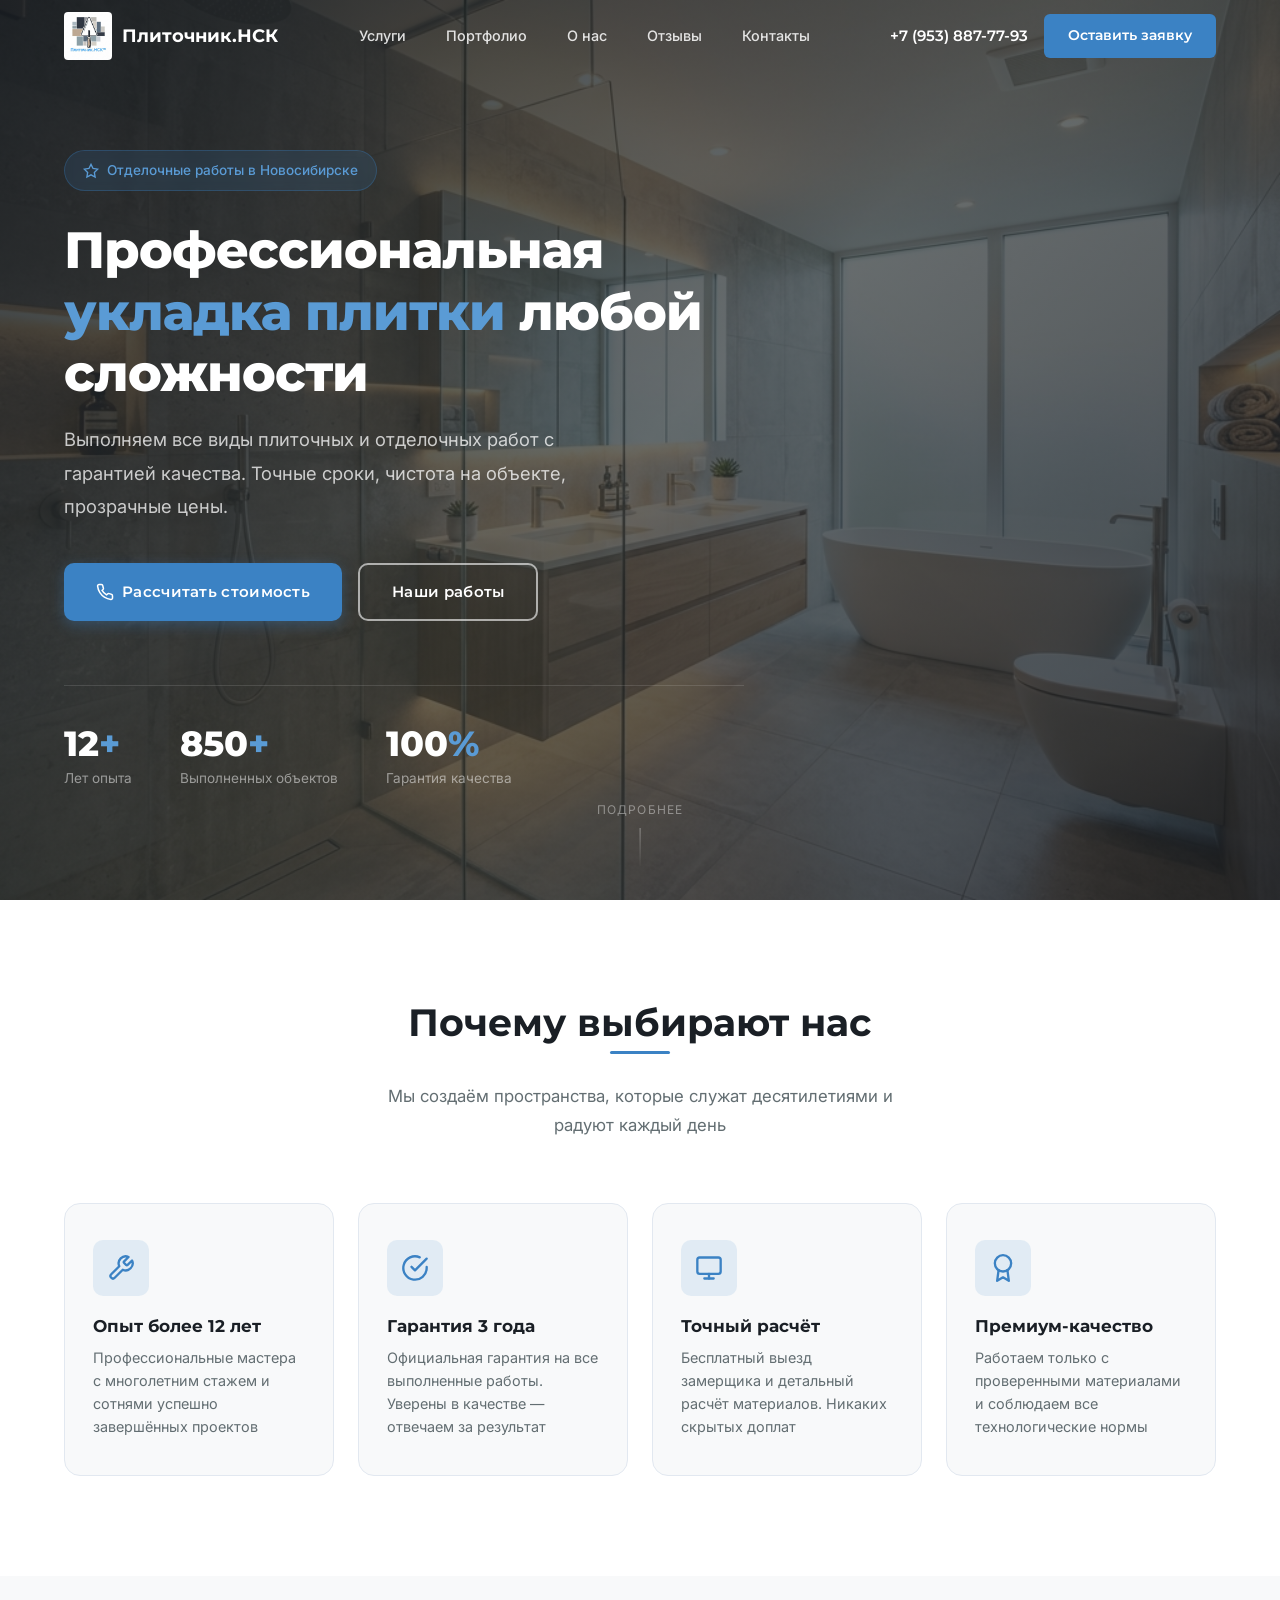
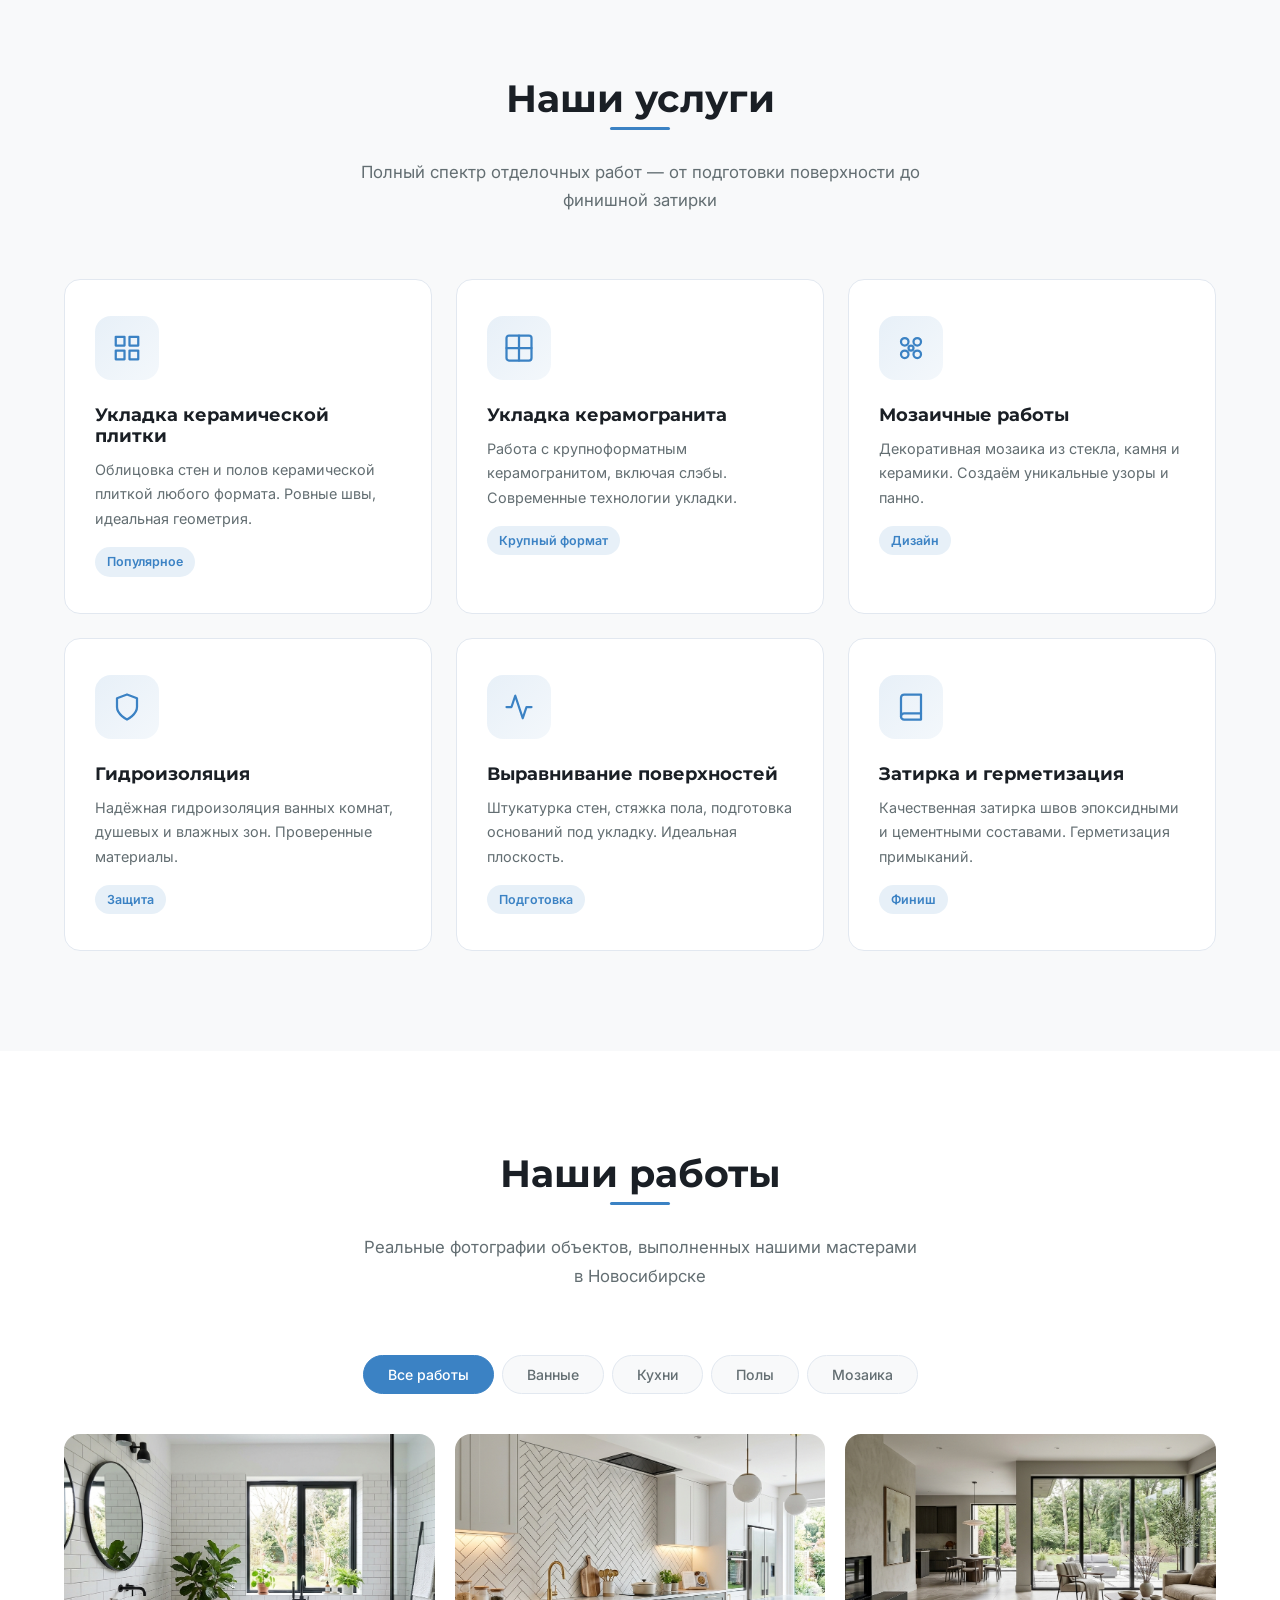
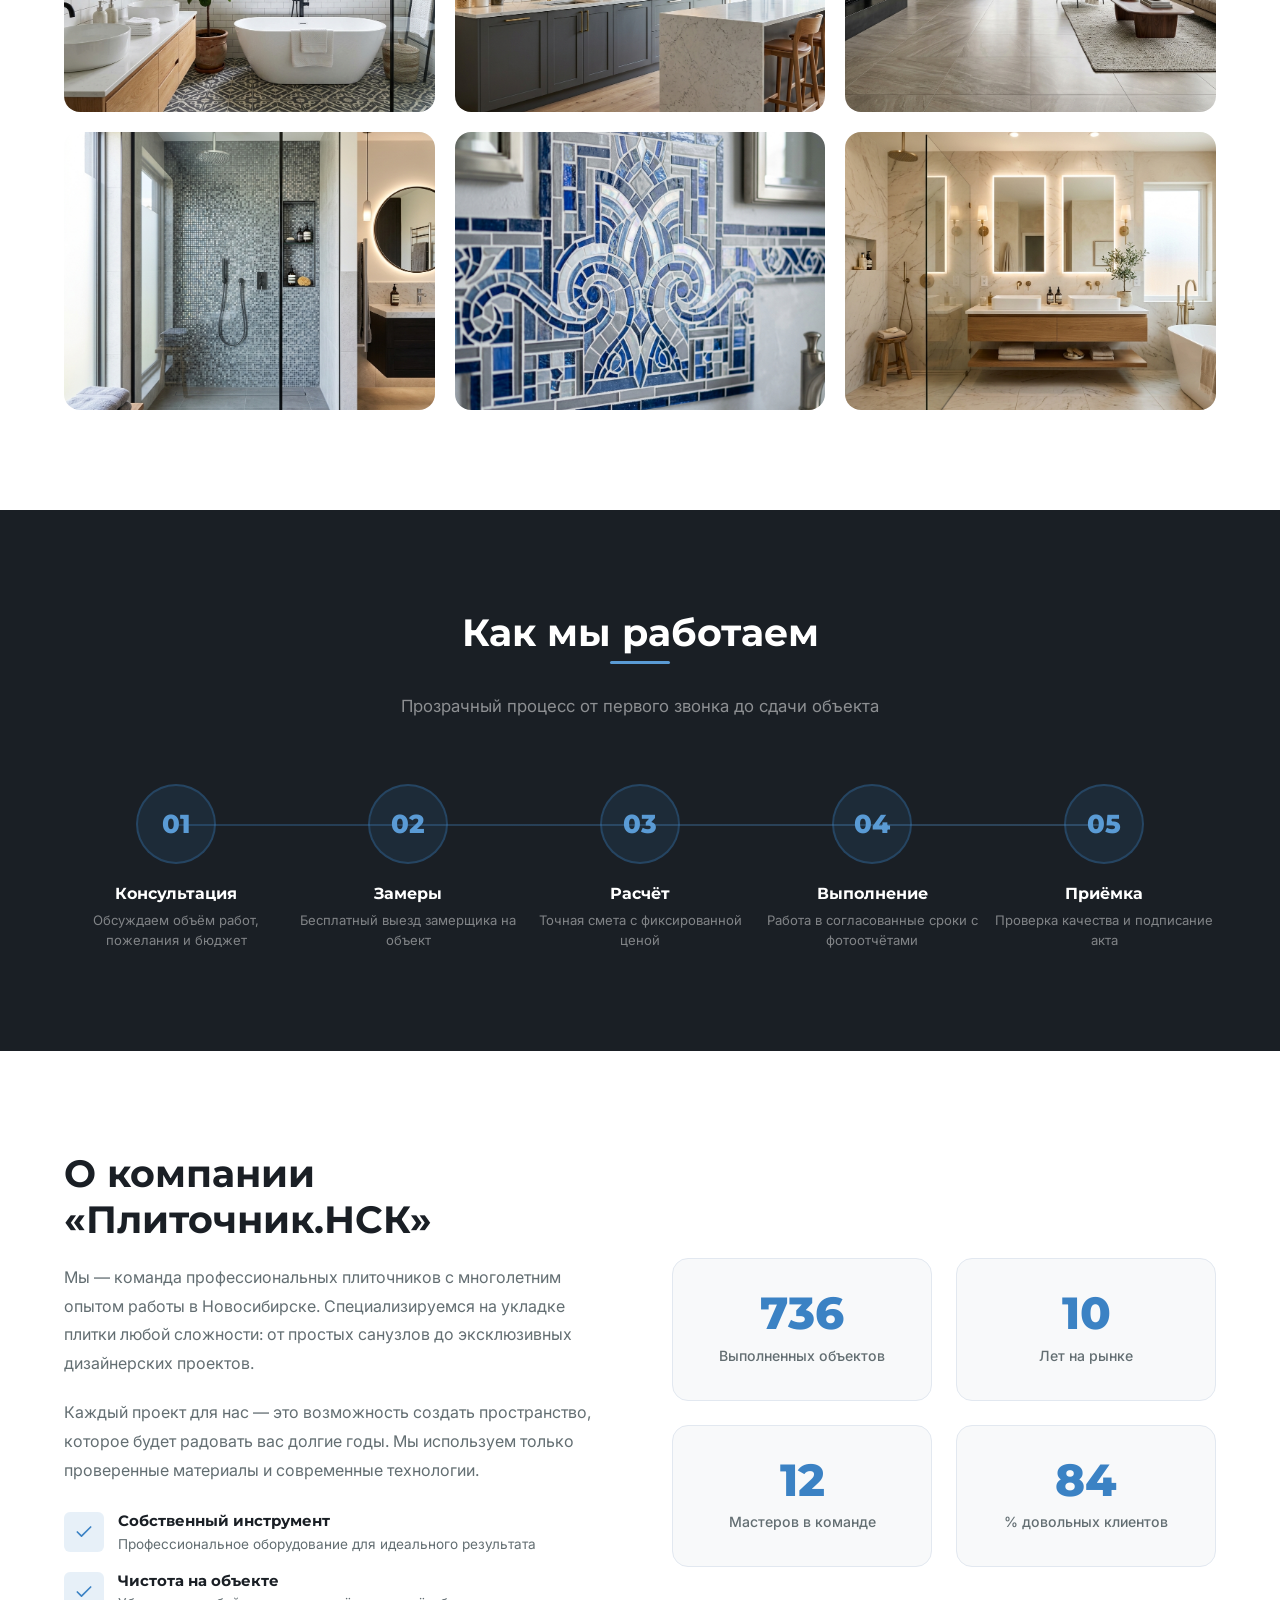
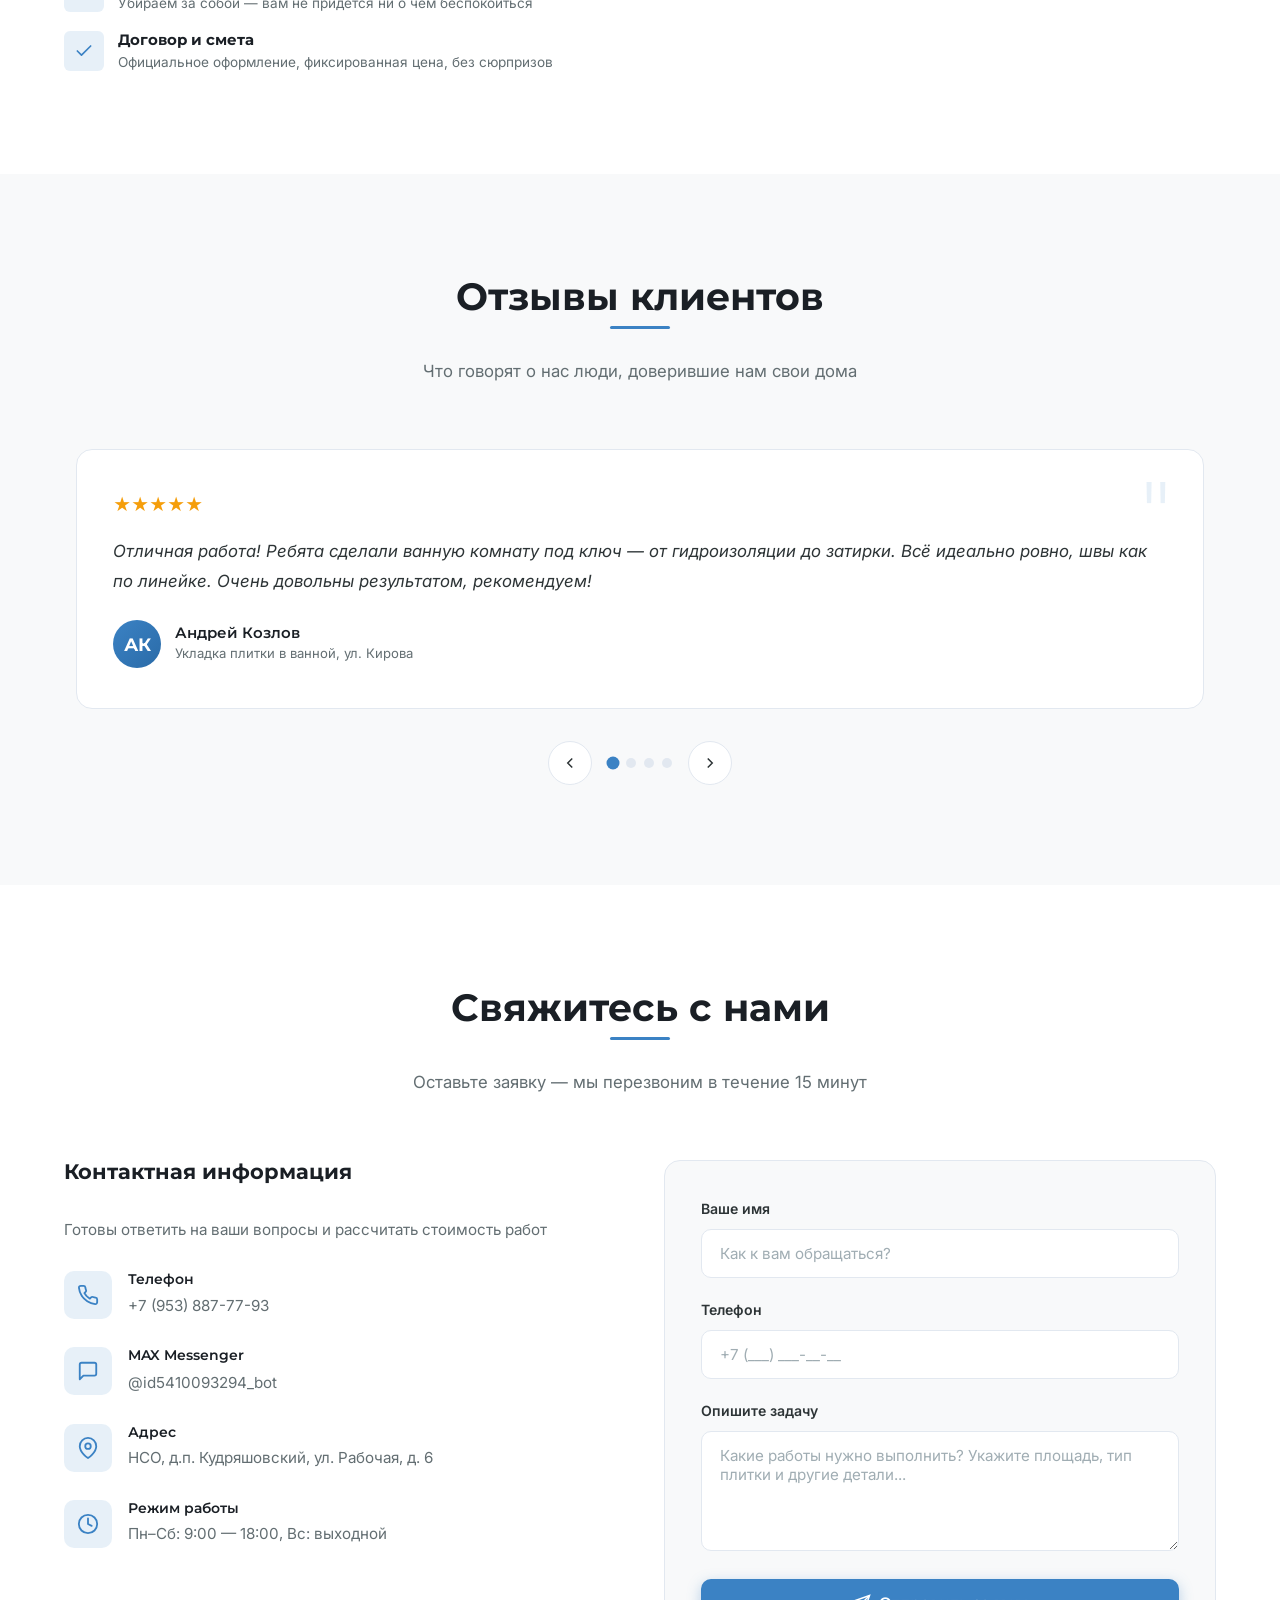
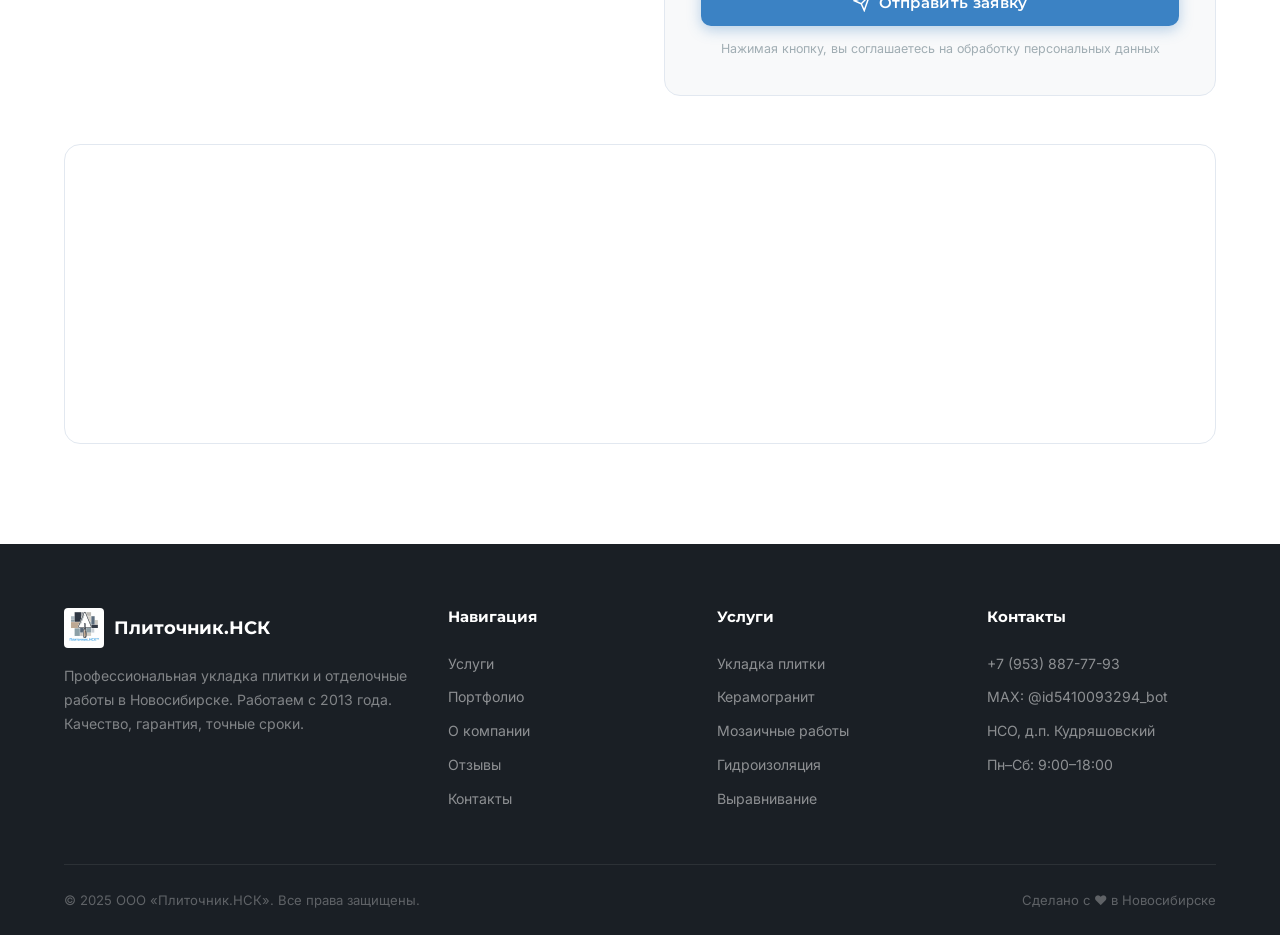
==== index.html @ 94b81405 "Remove Telegram and WhatsApp, add MAX Messenger bot link" ====
<!DOCTYPE html>
<html lang="ru">
<head>
  <meta charset="UTF-8">
  <meta name="viewport" content="width=device-width, initial-scale=1.0">
  <meta name="description" content="Плиточник.НСК — профессиональная укладка плитки и отделочные работы в Новосибирске. Качественные материалы, точные сроки, гарантия на все виды работ.">
  <meta name="keywords" content="укладка плитки, плиточник Новосибирск, отделочные работы, керамогранит, мозаика, ремонт ванной">
  <meta property="og:title" content="Плиточник.НСК — Профессиональная укладка плитки в Новосибирске">
  <meta property="og:description" content="Качественные отделочные работы в Новосибирске. Укладка плитки, керамогранита, мозаики. Опыт более 10 лет.">
  <meta property="og:type" content="website">
  <title>Плиточник.НСК — Профессиональная укладка плитки в Новосибирске</title>
  <link rel="stylesheet" href="style.css">
  <link rel="icon" type="image/x-icon" href="assets/logo.jpg">
</head>
<body>

  <!-- ===== HEADER ===== -->
  <header class="header" id="header">
    <div class="container">
      <a href="#hero" class="header-logo">
        <img src="assets/logo.jpg" alt="Логотип Плиточник.НСК">
        <span>Плиточник.НСК</span>
      </a>

      <nav class="nav" id="nav">
        <a href="#services">Услуги</a>
        <a href="#portfolio">Портфолио</a>
        <a href="#about">О нас</a>
        <a href="#reviews">Отзывы</a>
        <a href="#contact">Контакты</a>
      </nav>

      <div class="header-cta">
        <a href="tel:+79538877793" class="header-phone">+7 (953) 887-77-93</a>
        <a href="#contact" class="header-btn">Оставить заявку</a>
      </div>

      <div class="burger" id="burger">
        <span></span>
        <span></span>
        <span></span>
      </div>
    </div>
  </header>

  <div class="nav-overlay" id="navOverlay"></div>

  <!-- ===== HERO ===== -->
  <section class="hero" id="hero">
    <div class="hero-bg">
      <img src="assets/hero-bg.png" alt="Интерьер с плиткой" loading="eager">
    </div>

    <div class="container">
      <div class="hero-content">
        <div class="hero-badge">
          <svg width="16" height="16" viewBox="0 0 24 24" fill="none" stroke="currentColor" stroke-width="2"><path d="M12 2L15.09 8.26L22 9.27L17 14.14L18.18 21.02L12 17.77L5.82 21.02L7 14.14L2 9.27L8.91 8.26L12 2Z"/></svg>
          Отделочные работы в Новосибирске
        </div>

        <h1>Профессиональная <span>укладка плитки</span> любой сложности</h1>

        <p class="hero-text">Выполняем все виды плиточных и отделочных работ с гарантией качества. Точные сроки, чистота на объекте, прозрачные цены.</p>

        <div class="hero-buttons">
          <a href="https://max.ru/id5410093294_bot" target="_blank" class="btn btn-primary">
            <svg width="18" height="18" viewBox="0 0 24 24" fill="none" stroke="currentColor" stroke-width="2"><path d="M22 16.92v3a2 2 0 01-2.18 2 19.79 19.79 0 01-8.63-3.07 19.5 19.5 0 01-6-6A19.79 19.79 0 012.12 4.18 2 2 0 014.11 2h3a2 2 0 012 1.72c.127.96.361 1.903.7 2.81a2 2 0 01-.45 2.11L8.09 9.91a16 16 0 006 6l1.27-1.27a2 2 0 012.11-.45c.907.339 1.85.573 2.81.7A2 2 0 0122 16.92z"/></svg>
            Рассчитать стоимость
          </a>
          <a href="#portfolio" class="btn btn-outline">Наши работы</a>
        </div>

        <div class="hero-stats">
          <div class="hero-stat">
            <div class="hero-stat-number" data-target="12">0<span>+</span></div>
            <div class="hero-stat-label">Лет опыта</div>
          </div>
          <div class="hero-stat">
            <div class="hero-stat-number" data-target="850">0<span>+</span></div>
            <div class="hero-stat-label">Выполненных объектов</div>
          </div>
          <div class="hero-stat">
            <div class="hero-stat-number" data-target="100">0<span>%</span></div>
            <div class="hero-stat-label">Гарантия качества</div>
          </div>
        </div>
      </div>
    </div>

    <div class="hero-scroll">
      <span>Подробнее</span>
      <div class="hero-scroll-line"></div>
    </div>
  </section>

  <!-- ===== ADVANTAGES ===== -->
  <section class="section advantages" id="advantages">
    <div class="container">
      <div class="section-header reveal">
        <h2>Почему выбирают нас</h2>
        <p>Мы создаём пространства, которые служат десятилетиями и радуют каждый день</p>
      </div>

      <div class="advantages-grid">
        <div class="advantage-card reveal reveal-delay-1">
          <div class="advantage-icon">
            <svg width="28" height="28" viewBox="0 0 24 24" fill="none" stroke="currentColor" stroke-width="2" stroke-linecap="round" stroke-linejoin="round"><path d="M14.7 6.3a1 1 0 000 1.4l1.6 1.6a1 1 0 001.4 0l3.77-3.77a6 6 0 01-7.94 7.94l-6.91 6.91a2.12 2.12 0 01-3-3l6.91-6.91a6 6 0 017.94-7.94l-3.76 3.76z"/></svg>
          </div>
          <h3>Опыт более 12 лет</h3>
          <p>Профессиональные мастера с многолетним стажем и сотнями успешно завершённых проектов</p>
        </div>

        <div class="advantage-card reveal reveal-delay-2">
          <div class="advantage-icon">
            <svg width="28" height="28" viewBox="0 0 24 24" fill="none" stroke="currentColor" stroke-width="2" stroke-linecap="round" stroke-linejoin="round"><path d="M22 11.08V12a10 10 0 11-5.93-9.14"/><polyline points="22 4 12 14.01 9 11.01"/></svg>
          </div>
          <h3>Гарантия 3 года</h3>
          <p>Официальная гарантия на все выполненные работы. Уверены в качестве — отвечаем за результат</p>
        </div>

        <div class="advantage-card reveal reveal-delay-3">
          <div class="advantage-icon">
            <svg width="28" height="28" viewBox="0 0 24 24" fill="none" stroke="currentColor" stroke-width="2" stroke-linecap="round" stroke-linejoin="round"><rect x="2" y="3" width="20" height="14" rx="2" ry="2"/><line x1="8" y1="21" x2="16" y2="21"/><line x1="12" y1="17" x2="12" y2="21"/></svg>
          </div>
          <h3>Точный расчёт</h3>
          <p>Бесплатный выезд замерщика и детальный расчёт материалов. Никаких скрытых доплат</p>
        </div>

        <div class="advantage-card reveal reveal-delay-4">
          <div class="advantage-icon">
            <svg width="28" height="28" viewBox="0 0 24 24" fill="none" stroke="currentColor" stroke-width="2" stroke-linecap="round" stroke-linejoin="round"><circle cx="12" cy="8" r="7"/><polyline points="8.21 13.89 7 23 12 20 17 23 15.79 13.88"/></svg>
          </div>
          <h3>Премиум-качество</h3>
          <p>Работаем только с проверенными материалами и соблюдаем все технологические нормы</p>
        </div>
      </div>
    </div>
  </section>

  <!-- ===== SERVICES ===== -->
  <section class="section services" id="services">
    <div class="container">
      <div class="section-header reveal">
        <h2>Наши услуги</h2>
        <p>Полный спектр отделочных работ — от подготовки поверхности до финишной затирки</p>
      </div>

      <div class="services-grid">
        <div class="service-card reveal reveal-delay-1">
          <div class="service-icon">
            <svg viewBox="0 0 24 24"><rect x="3" y="3" width="7" height="7"/><rect x="14" y="3" width="7" height="7"/><rect x="3" y="14" width="7" height="7"/><rect x="14" y="14" width="7" height="7"/></svg>
          </div>
          <h3>Укладка керамической плитки</h3>
          <p>Облицовка стен и полов керамической плиткой любого формата. Ровные швы, идеальная геометрия.</p>
          <span class="service-tag">Популярное</span>
        </div>

        <div class="service-card reveal reveal-delay-2">
          <div class="service-icon">
            <svg viewBox="0 0 24 24"><rect x="2" y="2" width="20" height="20" rx="2"/><line x1="2" y1="12" x2="22" y2="12"/><line x1="12" y1="2" x2="12" y2="22"/></svg>
          </div>
          <h3>Укладка керамогранита</h3>
          <p>Работа с крупноформатным керамогранитом, включая слэбы. Современные технологии укладки.</p>
          <span class="service-tag">Крупный формат</span>
        </div>

        <div class="service-card reveal reveal-delay-3">
          <div class="service-icon">
            <svg viewBox="0 0 24 24"><circle cx="7" cy="7" r="3"/><circle cx="17" cy="7" r="3"/><circle cx="7" cy="17" r="3"/><circle cx="17" cy="17" r="3"/><circle cx="12" cy="12" r="2"/></svg>
          </div>
          <h3>Мозаичные работы</h3>
          <p>Декоративная мозаика из стекла, камня и керамики. Создаём уникальные узоры и панно.</p>
          <span class="service-tag">Дизайн</span>
        </div>

        <div class="service-card reveal reveal-delay-1">
          <div class="service-icon">
            <svg viewBox="0 0 24 24"><path d="M12 22s8-4 8-10V5l-8-3-8 3v7c0 6 8 10 8 10z"/></svg>
          </div>
          <h3>Гидроизоляция</h3>
          <p>Надёжная гидроизоляция ванных комнат, душевых и влажных зон. Проверенные материалы.</p>
          <span class="service-tag">Защита</span>
        </div>

        <div class="service-card reveal reveal-delay-2">
          <div class="service-icon">
            <svg viewBox="0 0 24 24"><polyline points="22 12 18 12 15 21 9 3 6 12 2 12"/></svg>
          </div>
          <h3>Выравнивание поверхностей</h3>
          <p>Штукатурка стен, стяжка пола, подготовка оснований под укладку. Идеальная плоскость.</p>
          <span class="service-tag">Подготовка</span>
        </div>

        <div class="service-card reveal reveal-delay-3">
          <div class="service-icon">
            <svg viewBox="0 0 24 24"><path d="M4 19.5A2.5 2.5 0 016.5 17H20"/><path d="M6.5 2H20v20H6.5A2.5 2.5 0 014 19.5v-15A2.5 2.5 0 016.5 2z"/></svg>
          </div>
          <h3>Затирка и герметизация</h3>
          <p>Качественная затирка швов эпоксидными и цементными составами. Герметизация примыканий.</p>
          <span class="service-tag">Финиш</span>
        </div>
      </div>
    </div>
  </section>

  <!-- ===== PORTFOLIO ===== -->
  <section class="section portfolio" id="portfolio">
    <div class="container">
      <div class="section-header reveal">
        <h2>Наши работы</h2>
        <p>Реальные фотографии объектов, выполненных нашими мастерами в Новосибирске</p>
      </div>

      <div class="portfolio-filters reveal">
        <button class="filter-btn active" data-filter="all">Все работы</button>
        <button class="filter-btn" data-filter="bathroom">Ванные</button>
        <button class="filter-btn" data-filter="kitchen">Кухни</button>
        <button class="filter-btn" data-filter="floor">Полы</button>
        <button class="filter-btn" data-filter="mosaic">Мозаика</button>
      </div>

      <div class="portfolio-grid">
        <div class="portfolio-item reveal reveal-delay-1" data-category="bathroom" id="portfolio-item-1">
          <img src="assets/portfolio-1.png" alt="Ванная комната с плиткой" loading="lazy">
          <div class="portfolio-overlay">
            <h3>Ванная комната</h3>
            <p>Укладка subway-плитки, геометрический пол</p>
          </div>
        </div>

        <div class="portfolio-item reveal reveal-delay-2" data-category="kitchen" id="portfolio-item-2">
          <img src="assets/portfolio-2.png" alt="Кухонный фартук" loading="lazy">
          <div class="portfolio-overlay">
            <h3>Кухонный фартук</h3>
            <p>Керамическая плитка, раскладка «ёлочка»</p>
          </div>
        </div>

        <div class="portfolio-item reveal reveal-delay-3" data-category="floor" id="portfolio-item-3">
          <img src="assets/portfolio-3.png" alt="Напольное покрытие" loading="lazy">
          <div class="portfolio-overlay">
            <h3>Напольный керамогранит</h3>
            <p>Крупноформатные плиты, бесшовная укладка</p>
          </div>
        </div>

        <div class="portfolio-item reveal reveal-delay-1" data-category="bathroom" id="portfolio-item-4">
          <img src="assets/portfolio-4.png" alt="Душевая зона" loading="lazy">
          <div class="portfolio-overlay">
            <h3>Душевая зона</h3>
            <p>Мозаика и крупноформат, гидроизоляция</p>
          </div>
        </div>

        <div class="portfolio-item reveal reveal-delay-2" data-category="mosaic" id="portfolio-item-5">
          <img src="assets/portfolio-5.png" alt="Мозаичное панно" loading="lazy">
          <div class="portfolio-overlay">
            <h3>Декоративная мозаика</h3>
            <p>Стеклянная мозаика, авторский дизайн</p>
          </div>
        </div>

        <div class="portfolio-item reveal reveal-delay-3" data-category="bathroom" id="portfolio-item-6">
          <img src="assets/portfolio-6.png" alt="Современная ванная" loading="lazy">
          <div class="portfolio-overlay">
            <h3>Современная ванная</h3>
            <p>Керамогранит под мрамор, двойной умывальник</p>
          </div>
        </div>
      </div>
    </div>
  </section>

  <!-- Lightbox -->
  <div class="lightbox" id="lightbox">
    <button class="lightbox-close" id="lightboxClose">&times;</button>
    <img src="" alt="Увеличенное фото" id="lightboxImg">
  </div>

  <!-- ===== PROCESS ===== -->
  <section class="section process" id="process">
    <div class="container">
      <div class="section-header reveal">
        <h2>Как мы работаем</h2>
        <p>Прозрачный процесс от первого звонка до сдачи объекта</p>
      </div>

      <div class="process-steps">
        <div class="process-step reveal reveal-delay-1">
          <div class="process-step-number">01</div>
          <h3>Консультация</h3>
          <p>Обсуждаем объём работ, пожелания и бюджет</p>
        </div>

        <div class="process-step reveal reveal-delay-2">
          <div class="process-step-number">02</div>
          <h3>Замеры</h3>
          <p>Бесплатный выезд замерщика на объект</p>
        </div>

        <div class="process-step reveal reveal-delay-3">
          <div class="process-step-number">03</div>
          <h3>Расчёт</h3>
          <p>Точная смета с фиксированной ценой</p>
        </div>

        <div class="process-step reveal reveal-delay-4">
          <div class="process-step-number">04</div>
          <h3>Выполнение</h3>
          <p>Работа в согласованные сроки с фотоотчётами</p>
        </div>

        <div class="process-step reveal reveal-delay-5">
          <div class="process-step-number">05</div>
          <h3>Приёмка</h3>
          <p>Проверка качества и подписание акта</p>
        </div>
      </div>
    </div>
  </section>

  <!-- ===== ABOUT ===== -->
  <section class="section about" id="about">
    <div class="container">
      <div class="about-wrapper">
        <div class="about-content reveal">
          <h2>О компании «Плиточник.НСК»</h2>
          <p>Мы — команда профессиональных плиточников с многолетним опытом работы в Новосибирске. Специализируемся на укладке плитки любой сложности: от простых санузлов до эксклюзивных дизайнерских проектов.</p>
          <p>Каждый проект для нас — это возможность создать пространство, которое будет радовать вас долгие годы. Мы используем только проверенные материалы и современные технологии.</p>

          <div class="about-features">
            <div class="about-feature">
              <div class="about-feature-icon">
                <svg width="20" height="20" viewBox="0 0 24 24" fill="none" stroke="currentColor" stroke-width="2" stroke-linecap="round" stroke-linejoin="round"><polyline points="20 6 9 17 4 12"/></svg>
              </div>
              <div>
                <h4>Собственный инструмент</h4>
                <p>Профессиональное оборудование для идеального результата</p>
              </div>
            </div>
            <div class="about-feature">
              <div class="about-feature-icon">
                <svg width="20" height="20" viewBox="0 0 24 24" fill="none" stroke="currentColor" stroke-width="2" stroke-linecap="round" stroke-linejoin="round"><polyline points="20 6 9 17 4 12"/></svg>
              </div>
              <div>
                <h4>Чистота на объекте</h4>
                <p>Убираем за собой — вам не придётся ни о чём беспокоиться</p>
              </div>
            </div>
            <div class="about-feature">
              <div class="about-feature-icon">
                <svg width="20" height="20" viewBox="0 0 24 24" fill="none" stroke="currentColor" stroke-width="2" stroke-linecap="round" stroke-linejoin="round"><polyline points="20 6 9 17 4 12"/></svg>
              </div>
              <div>
                <h4>Договор и смета</h4>
                <p>Официальное оформление, фиксированная цена, без сюрпризов</p>
              </div>
            </div>
          </div>
        </div>

        <div class="about-stats reveal reveal-delay-2">
          <div class="about-stat">
            <div class="about-stat-number" data-target="850">0</div>
            <div class="about-stat-label">Выполненных объектов</div>
          </div>
          <div class="about-stat">
            <div class="about-stat-number" data-target="12">0</div>
            <div class="about-stat-label">Лет на рынке</div>
          </div>
          <div class="about-stat">
            <div class="about-stat-number" data-target="15">0</div>
            <div class="about-stat-label">Мастеров в команде</div>
          </div>
          <div class="about-stat">
            <div class="about-stat-number" data-target="98">0</div>
            <div class="about-stat-label">% довольных клиентов</div>
          </div>
        </div>
      </div>
    </div>
  </section>

  <!-- ===== REVIEWS ===== -->
  <section class="section reviews" id="reviews">
    <div class="container">
      <div class="section-header reveal">
        <h2>Отзывы клиентов</h2>
        <p>Что говорят о нас люди, доверившие нам свои дома</p>
      </div>

      <div class="reviews-slider reveal" id="reviewsSlider">
        <div class="reviews-track" id="reviewsTrack">
          <div class="review-card">
            <div class="review-card-inner">
              <div class="review-stars">★★★★★</div>
              <p class="review-text">Отличная работа! Ребята сделали ванную комнату под ключ — от гидроизоляции до затирки. Всё идеально ровно, швы как по линейке. Очень довольны результатом, рекомендуем!</p>
              <div class="review-author">
                <div class="review-avatar">АК</div>
                <div class="review-author-info">
                  <h4>Андрей Козлов</h4>
                  <p>Укладка плитки в ванной, ул. Кирова</p>
                </div>
              </div>
            </div>
          </div>

          <div class="review-card">
            <div class="review-card-inner">
              <div class="review-stars">★★★★★</div>
              <p class="review-text">Заказывали укладку керамогранита на пол во всей квартире — 85 кв.м. Мастера работали аккуратно, уложились в сроки. Качество на высоте, стыки идеальные. Спасибо большое!</p>
              <div class="review-author">
                <div class="review-avatar">ЕС</div>
                <div class="review-author-info">
                  <h4>Елена Смирнова</h4>
                  <p>Керамогранит на пол, ЖК «Панорама»</p>
                </div>
              </div>
            </div>
          </div>

          <div class="review-card">
            <div class="review-card-inner">
              <div class="review-stars">★★★★★</div>
              <p class="review-text">Делали кухонный фартук из мелкой мозаики. Сложная работа, но результат превзошёл ожидания. Мастер подобрал рисунок, всё получилось как на картинке дизайнера. Цена адекватная.</p>
              <div class="review-author">
                <div class="review-avatar">МВ</div>
                <div class="review-author-info">
                  <h4>Марина Волкова</h4>
                  <p>Мозаичный фартук, ул. Ленина</p>
                </div>
              </div>
            </div>
          </div>

          <div class="review-card">
            <div class="review-card-inner">
              <div class="review-stars">★★★★★</div>
              <p class="review-text">Обратились для отделки двух санузлов в новостройке. Всё сделали быстро и качественно. Особенно понравилось, что замерщик приехал бесплатно и сразу составил подробную смету.</p>
              <div class="review-author">
                <div class="review-avatar">ДП</div>
                <div class="review-author-info">
                  <h4>Дмитрий Петров</h4>
                  <p>Два санузла, ЖК «Флотилия»</p>
                </div>
              </div>
            </div>
          </div>
        </div>

        <div class="reviews-controls">
          <button class="review-btn" id="reviewPrev">
            <svg width="18" height="18" viewBox="0 0 24 24" fill="none" stroke="currentColor" stroke-width="2"><polyline points="15 18 9 12 15 6"/></svg>
          </button>
          <div class="reviews-dots" id="reviewsDots">
            <div class="reviews-dot active" data-index="0"></div>
            <div class="reviews-dot" data-index="1"></div>
            <div class="reviews-dot" data-index="2"></div>
            <div class="reviews-dot" data-index="3"></div>
          </div>
          <button class="review-btn" id="reviewNext">
            <svg width="18" height="18" viewBox="0 0 24 24" fill="none" stroke="currentColor" stroke-width="2"><polyline points="9 18 15 12 9 6"/></svg>
          </button>
        </div>
      </div>
    </div>
  </section>

  <!-- ===== CONTACT ===== -->
  <section class="section contact" id="contact">
    <div class="container">
      <div class="section-header reveal">
        <h2>Свяжитесь с нами</h2>
        <p>Оставьте заявку — мы перезвоним в течение 15 минут</p>
      </div>

      <div class="contact-wrapper">
        <div class="contact-info reveal">
          <h3>Контактная информация</h3>
          <p>Готовы ответить на ваши вопросы и рассчитать стоимость работ</p>

          <div class="contact-item">
            <div class="contact-item-icon">
              <svg width="22" height="22" viewBox="0 0 24 24" fill="none" stroke="currentColor" stroke-width="2" stroke-linecap="round" stroke-linejoin="round"><path d="M22 16.92v3a2 2 0 01-2.18 2 19.79 19.79 0 01-8.63-3.07 19.5 19.5 0 01-6-6A19.79 19.79 0 012.12 4.18 2 2 0 014.11 2h3a2 2 0 012 1.72c.127.96.361 1.903.7 2.81a2 2 0 01-.45 2.11L8.09 9.91a16 16 0 006 6l1.27-1.27a2 2 0 012.11-.45c.907.339 1.85.573 2.81.7A2 2 0 0122 16.92z"/></svg>
            </div>
            <div class="contact-item-text">
              <h4>Телефон</h4>
              <a href="tel:+79538877793">+7 (953) 887-77-93</a>
            </div>
          </div>

          <div class="contact-item">
            <div class="contact-item-icon">
              <svg width="22" height="22" viewBox="0 0 24 24" fill="none" stroke="currentColor" stroke-width="2" stroke-linecap="round" stroke-linejoin="round"><path d="M21 15a2 2 0 0 1-2 2H7l-4 4V5a2 2 0 0 1 2-2h14a2 2 0 0 1 2 2z"/></svg>
            </div>
            <div class="contact-item-text">
              <h4>MAX Messenger</h4>
              <a href="https://max.ru/id5410093294_bot" target="_blank">@id5410093294_bot</a>
            </div>
          </div>

          <div class="contact-item">
            <div class="contact-item-icon">
              <svg width="22" height="22" viewBox="0 0 24 24" fill="none" stroke="currentColor" stroke-width="2" stroke-linecap="round" stroke-linejoin="round"><path d="M21 10c0 7-9 13-9 13s-9-6-9-13a9 9 0 0118 0z"/><circle cx="12" cy="10" r="3"/></svg>
            </div>
            <div class="contact-item-text">
              <h4>Адрес</h4>
              <p>НСО, д.п. Кудряшовский, ул. Рабочая, д. 6</p>
            </div>
          </div>

          <div class="contact-item">
            <div class="contact-item-icon">
              <svg width="22" height="22" viewBox="0 0 24 24" fill="none" stroke="currentColor" stroke-width="2" stroke-linecap="round" stroke-linejoin="round"><circle cx="12" cy="12" r="10"/><polyline points="12 6 12 12 16 14"/></svg>
            </div>
            <div class="contact-item-text">
              <h4>Режим работы</h4>
              <p>Пн–Сб: 9:00 — 18:00, Вс: выходной</p>
            </div>
          </div>
        </div>

        <div class="contact-form reveal reveal-delay-2">
          <form id="contactForm">
            <div class="form-group">
              <label for="name">Ваше имя</label>
              <input type="text" id="name" name="name" placeholder="Как к вам обращаться?" required>
            </div>
            <div class="form-group">
              <label for="phone">Телефон</label>
              <input type="tel" id="phone" name="phone" placeholder="+7 (___) ___-__-__" required>
            </div>
            <div class="form-group">
              <label for="message">Опишите задачу</label>
              <textarea id="message" name="message" placeholder="Какие работы нужно выполнить? Укажите площадь, тип плитки и другие детали..."></textarea>
            </div>
            <button type="submit" class="btn btn-primary">
              <svg width="18" height="18" viewBox="0 0 24 24" fill="none" stroke="currentColor" stroke-width="2"><line x1="22" y1="2" x2="11" y2="13"/><polygon points="22 2 15 22 11 13 2 9 22 2"/></svg>
              Отправить заявку
            </button>
            <p class="form-note">Нажимая кнопку, вы соглашаетесь на обработку персональных данных</p>
          </form>
        </div>
      </div>

      <div class="contact-map reveal">
        <iframe src="https://yandex.ru/map-widget/v1/?um=constructor%3A8e84c2e8f0e8c8a8b8e8f0e8c8a8b8e8&amp;source=constructor&amp;ll=82.920430%2C55.030199&amp;z=15&amp;pt=82.920430%2C55.030199%2Cpm2blm" width="100%" height="300" frameborder="0" title="Карта — расположение офиса Плиточник.НСК"></iframe>
      </div>
    </div>
  </section>

  <!-- ===== FOOTER ===== -->
  <footer class="footer" id="footer">
    <div class="container">
      <div class="footer-grid">
        <div class="footer-brand">
          <div class="footer-brand-header">
            <img src="assets/logo.jpg" alt="Логотип">
            <span>Плиточник.НСК</span>
          </div>
          <p>Профессиональная укладка плитки и отделочные работы в Новосибирске. Работаем с 2013 года. Качество, гарантия, точные сроки.</p>
        </div>

        <div class="footer-col">
          <h4>Навигация</h4>
          <a href="#services">Услуги</a>
          <a href="#portfolio">Портфолио</a>
          <a href="#about">О компании</a>
          <a href="#reviews">Отзывы</a>
          <a href="#contact">Контакты</a>
        </div>

        <div class="footer-col">
          <h4>Услуги</h4>
          <a href="#services">Укладка плитки</a>
          <a href="#services">Керамогранит</a>
          <a href="#services">Мозаичные работы</a>
          <a href="#services">Гидроизоляция</a>
          <a href="#services">Выравнивание</a>
        </div>

        <div class="footer-col">
          <h4>Контакты</h4>
          <a href="tel:+79538877793">+7 (953) 887-77-93</a>
          <a href="https://max.ru/id5410093294_bot" target="_blank">MAX: @id5410093294_bot</a>
          <a href="#contact">НСО, д.п. Кудряшовский</a>
          <a href="#contact">Пн–Сб: 9:00–18:00</a>
        </div>
      </div>

      <div class="footer-bottom">
        <span>&copy; 2025 ООО «Плиточник.НСК». Все права защищены.</span>
        <span>Сделано с ❤️ в Новосибирске</span>
      </div>
    </div>
  </footer>

  <script src="script.js"></script>
</body>
</html>
---- style.css ----
/* ========================================
   Плиточник.НСК — Design System & Styles
   ======================================== */

/* --- Google Fonts --- */
@import url('https://fonts.googleapis.com/css2?family=Inter:wght@300;400;500;600;700&family=Montserrat:wght@400;500;600;700;800;900&display=swap');

/* --- CSS Custom Properties --- */
:root {
  /* Colors — derived from logo */
  --c-primary: #3B82C4;
  --c-primary-dark: #2A6BA8;
  --c-primary-light: #5A9BD5;
  --c-primary-alpha: rgba(59, 130, 196, 0.12);

  --c-dark: #1A1F25;
  --c-charcoal: #2D3436;
  --c-slate: #4A5568;
  --c-grey: #636E72;
  --c-grey-light: #A0ADB3;
  --c-beige: #C8B6A6;
  --c-beige-light: #E8DDD3;

  --c-bg: #F8F9FA;
  --c-bg-alt: #F0F2F5;
  --c-white: #FFFFFF;
  --c-border: #E2E8F0;

  /* Typography */
  --f-heading: 'Montserrat', sans-serif;
  --f-body: 'Inter', sans-serif;

  /* Sizes */
  --max-width: 1200px;
  --header-height: 72px;

  /* Shadows */
  --shadow-sm: 0 1px 3px rgba(0,0,0,0.06), 0 1px 2px rgba(0,0,0,0.04);
  --shadow-md: 0 4px 14px rgba(0,0,0,0.08);
  --shadow-lg: 0 10px 30px rgba(0,0,0,0.1);
  --shadow-xl: 0 20px 50px rgba(0,0,0,0.12);

  /* Transitions */
  --transition: 0.3s cubic-bezier(0.4, 0, 0.2, 1);
  --transition-slow: 0.5s cubic-bezier(0.4, 0, 0.2, 1);

  /* Border radius */
  --radius-sm: 6px;
  --radius: 10px;
  --radius-lg: 16px;
  --radius-xl: 24px;
}

/* --- Reset & Base --- */
*, *::before, *::after {
  margin: 0;
  padding: 0;
  box-sizing: border-box;
}

html {
  scroll-behavior: smooth;
  font-size: 16px;
  -webkit-font-smoothing: antialiased;
  -moz-osx-font-smoothing: grayscale;
}

body {
  font-family: var(--f-body);
  color: var(--c-charcoal);
  background: var(--c-white);
  line-height: 1.7;
  overflow-x: hidden;
}

img {
  max-width: 100%;
  height: auto;
  display: block;
}

a {
  color: var(--c-primary);
  text-decoration: none;
  transition: color var(--transition);
}
a:hover {
  color: var(--c-primary-dark);
}

ul { list-style: none; }

/* --- Typography --- */
h1, h2, h3, h4, h5, h6 {
  font-family: var(--f-heading);
  font-weight: 700;
  line-height: 1.2;
  color: var(--c-dark);
}

h1 { font-size: clamp(2rem, 5vw, 3.2rem); }
h2 { font-size: clamp(1.6rem, 3.5vw, 2.4rem); }
h3 { font-size: clamp(1.1rem, 2vw, 1.4rem); }

/* --- Utility --- */
.container {
  width: 100%;
  max-width: var(--max-width);
  margin: 0 auto;
  padding: 0 24px;
}

.section {
  padding: 100px 0;
}

.section-header {
  text-align: center;
  margin-bottom: 64px;
}

.section-header h2 {
  position: relative;
  display: inline-block;
  margin-bottom: 16px;
}

.section-header h2::after {
  content: '';
  position: absolute;
  bottom: -8px;
  left: 50%;
  transform: translateX(-50%);
  width: 60px;
  height: 3px;
  background: var(--c-primary);
  border-radius: 2px;
}

.section-header p {
  color: var(--c-grey);
  font-size: 1.05rem;
  max-width: 560px;
  margin: 0 auto;
  margin-top: 20px;
}

.btn {
  display: inline-flex;
  align-items: center;
  gap: 8px;
  padding: 14px 32px;
  font-family: var(--f-heading);
  font-weight: 600;
  font-size: 0.95rem;
  border: none;
  border-radius: var(--radius);
  cursor: pointer;
  transition: all var(--transition);
  letter-spacing: 0.02em;
}

.btn-primary {
  background: var(--c-primary);
  color: var(--c-white);
  box-shadow: 0 4px 14px rgba(59, 130, 196, 0.35);
}
.btn-primary:hover {
  background: var(--c-primary-dark);
  color: var(--c-white);
  transform: translateY(-2px);
  box-shadow: 0 6px 20px rgba(59, 130, 196, 0.45);
}

.btn-outline {
  background: transparent;
  color: var(--c-white);
  border: 2px solid rgba(255,255,255,0.6);
}
.btn-outline:hover {
  background: var(--c-white);
  color: var(--c-primary);
  border-color: var(--c-white);
}

.btn-dark {
  background: var(--c-charcoal);
  color: var(--c-white);
}
.btn-dark:hover {
  background: var(--c-dark);
  color: var(--c-white);
  transform: translateY(-2px);
}

/* --- Scroll Reveal Animations --- */
.reveal {
  opacity: 0;
  transform: translateY(40px);
  transition: opacity 0.7s cubic-bezier(0.4, 0, 0.2, 1), transform 0.7s cubic-bezier(0.4, 0, 0.2, 1);
}

.reveal.visible {
  opacity: 1;
  transform: translateY(0);
}

.reveal-delay-1 { transition-delay: 0.1s; }
.reveal-delay-2 { transition-delay: 0.2s; }
.reveal-delay-3 { transition-delay: 0.3s; }
.reveal-delay-4 { transition-delay: 0.4s; }
.reveal-delay-5 { transition-delay: 0.5s; }

/* ========================================
   HEADER
   ======================================== */
.header {
  position: fixed;
  top: 0;
  left: 0;
  width: 100%;
  height: var(--header-height);
  z-index: 1000;
  transition: all var(--transition);
  background: transparent;
}

.header.scrolled {
  background: rgba(255, 255, 255, 0.95);
  backdrop-filter: blur(12px);
  -webkit-backdrop-filter: blur(12px);
  box-shadow: var(--shadow-sm);
}

.header .container {
  display: flex;
  align-items: center;
  justify-content: space-between;
  height: 100%;
}

.header-logo {
  display: flex;
  align-items: center;
  gap: 10px;
}

.header-logo img {
  height: 48px;
  width: auto;
  border-radius: 4px;
}

.header-logo span {
  font-family: var(--f-heading);
  font-weight: 700;
  font-size: 1.15rem;
  color: var(--c-white);
  transition: color var(--transition);
}

.header.scrolled .header-logo span {
  color: var(--c-dark);
}

.nav {
  display: flex;
  align-items: center;
  gap: 8px;
}

.nav a {
  padding: 8px 16px;
  font-size: 0.9rem;
  font-weight: 500;
  color: rgba(255, 255, 255, 0.85);
  border-radius: var(--radius-sm);
  transition: all var(--transition);
}

.nav a:hover {
  color: var(--c-white);
  background: rgba(255, 255, 255, 0.12);
}

.header.scrolled .nav a {
  color: var(--c-grey);
}

.header.scrolled .nav a:hover {
  color: var(--c-primary);
  background: var(--c-primary-alpha);
}

.header-cta {
  display: flex;
  align-items: center;
  gap: 16px;
}

.header-phone {
  font-family: var(--f-heading);
  font-weight: 600;
  font-size: 0.95rem;
  color: var(--c-white);
  transition: color var(--transition);
}

.header.scrolled .header-phone {
  color: var(--c-dark);
}

.header-btn {
  padding: 10px 24px;
  font-size: 0.85rem;
  background: var(--c-primary);
  color: var(--c-white);
  border-radius: var(--radius-sm);
  font-family: var(--f-heading);
  font-weight: 600;
  transition: all var(--transition);
}

.header-btn:hover {
  background: var(--c-primary-dark);
  color: var(--c-white);
  transform: translateY(-1px);
}

/* Burger */
.burger {
  display: none;
  flex-direction: column;
  gap: 5px;
  cursor: pointer;
  padding: 4px;
  z-index: 1100;
}

.burger span {
  display: block;
  width: 26px;
  height: 2.5px;
  background: var(--c-white);
  border-radius: 2px;
  transition: all var(--transition);
}

.header.scrolled .burger span {
  background: var(--c-dark);
}

.burger.active span:nth-child(1) {
  transform: rotate(45deg) translate(5px, 5px);
}
.burger.active span:nth-child(2) {
  opacity: 0;
}
.burger.active span:nth-child(3) {
  transform: rotate(-45deg) translate(5px, -5px);
}

/* ========================================
   HERO
   ======================================== */
.hero {
  position: relative;
  min-height: 100vh;
  display: flex;
  align-items: center;
  overflow: hidden;
}

.hero-bg {
  position: absolute;
  inset: 0;
  z-index: 0;
}

.hero-bg img {
  width: 100%;
  height: 100%;
  object-fit: cover;
}

.hero-bg::after {
  content: '';
  position: absolute;
  inset: 0;
  background: linear-gradient(
    135deg,
    rgba(26, 31, 37, 0.88) 0%,
    rgba(45, 52, 54, 0.72) 50%,
    rgba(26, 31, 37, 0.82) 100%
  );
}

.hero .container {
  position: relative;
  z-index: 1;
}

.hero-content {
  max-width: 680px;
  padding-top: 40px;
}

.hero-badge {
  display: inline-flex;
  align-items: center;
  gap: 8px;
  padding: 8px 18px;
  background: rgba(59, 130, 196, 0.15);
  border: 1px solid rgba(59, 130, 196, 0.3);
  border-radius: 50px;
  margin-bottom: 28px;
  font-size: 0.85rem;
  font-weight: 500;
  color: var(--c-primary-light);
  backdrop-filter: blur(4px);
}

.hero h1 {
  color: var(--c-white);
  margin-bottom: 20px;
  font-weight: 800;
  letter-spacing: -0.02em;
}

.hero h1 span {
  color: var(--c-primary-light);
}

.hero-text {
  font-size: 1.15rem;
  color: rgba(255, 255, 255, 0.75);
  margin-bottom: 40px;
  max-width: 520px;
  line-height: 1.8;
}

.hero-buttons {
  display: flex;
  gap: 16px;
  flex-wrap: wrap;
}

.hero-stats {
  display: flex;
  gap: 48px;
  margin-top: 64px;
  padding-top: 40px;
  border-top: 1px solid rgba(255, 255, 255, 0.12);
}

.hero-stat {
  text-align: left;
}

.hero-stat-number {
  font-family: var(--f-heading);
  font-size: 2.2rem;
  font-weight: 800;
  color: var(--c-white);
  line-height: 1;
  margin-bottom: 6px;
}

.hero-stat-number span {
  color: var(--c-primary-light);
}

.hero-stat-label {
  font-size: 0.85rem;
  color: rgba(255, 255, 255, 0.5);
  font-weight: 400;
}

/* Scroll indicator */
.hero-scroll {
  position: absolute;
  bottom: 32px;
  left: 50%;
  transform: translateX(-50%);
  z-index: 2;
  display: flex;
  flex-direction: column;
  align-items: center;
  gap: 8px;
  color: rgba(255,255,255,0.4);
  font-size: 0.75rem;
  letter-spacing: 0.1em;
  text-transform: uppercase;
}

.hero-scroll-line {
  width: 1px;
  height: 40px;
  background: linear-gradient(to bottom, rgba(255,255,255,0.4), transparent);
  animation: scrollPulse 2s ease-in-out infinite;
}

@keyframes scrollPulse {
  0%, 100% { opacity: 0.4; transform: scaleY(1); }
  50% { opacity: 1; transform: scaleY(1.2); }
}

/* ========================================
   ADVANTAGES
   ======================================== */
.advantages {
  background: var(--c-white);
}

.advantages-grid {
  display: grid;
  grid-template-columns: repeat(4, 1fr);
  gap: 24px;
}

.advantage-card {
  padding: 36px 28px;
  background: var(--c-bg);
  border-radius: var(--radius-lg);
  border: 1px solid var(--c-border);
  transition: all var(--transition);
  position: relative;
  overflow: hidden;
}

.advantage-card::before {
  content: '';
  position: absolute;
  top: 0;
  left: 0;
  width: 100%;
  height: 3px;
  background: var(--c-primary);
  transform: scaleX(0);
  transform-origin: left;
  transition: transform var(--transition);
}

.advantage-card:hover {
  transform: translateY(-4px);
  box-shadow: var(--shadow-lg);
  border-color: transparent;
}

.advantage-card:hover::before {
  transform: scaleX(1);
}

.advantage-icon {
  width: 56px;
  height: 56px;
  display: flex;
  align-items: center;
  justify-content: center;
  background: var(--c-primary-alpha);
  border-radius: var(--radius);
  margin-bottom: 20px;
  font-size: 1.5rem;
  color: var(--c-primary);
  transition: all var(--transition);
}

.advantage-card:hover .advantage-icon {
  background: var(--c-primary);
  color: var(--c-white);
}

.advantage-card h3 {
  margin-bottom: 10px;
  font-size: 1.05rem;
}

.advantage-card p {
  font-size: 0.9rem;
  color: var(--c-grey);
  line-height: 1.6;
}

/* ========================================
   SERVICES
   ======================================== */
.services {
  background: var(--c-bg);
}

.services-grid {
  display: grid;
  grid-template-columns: repeat(3, 1fr);
  gap: 24px;
}

.service-card {
  padding: 36px 30px;
  background: var(--c-white);
  border-radius: var(--radius-lg);
  border: 1px solid var(--c-border);
  transition: all var(--transition);
  position: relative;
  overflow: hidden;
}

.service-card:hover {
  transform: translateY(-4px);
  box-shadow: var(--shadow-lg);
  border-color: var(--c-primary);
}

.service-icon {
  width: 64px;
  height: 64px;
  display: flex;
  align-items: center;
  justify-content: center;
  background: linear-gradient(135deg, var(--c-primary-alpha), rgba(59, 130, 196, 0.06));
  border-radius: var(--radius-lg);
  margin-bottom: 24px;
  transition: all var(--transition);
}

.service-icon svg {
  width: 30px;
  height: 30px;
  stroke: var(--c-primary);
  fill: none;
  stroke-width: 1.8;
  stroke-linecap: round;
  stroke-linejoin: round;
}

.service-card:hover .service-icon {
  background: var(--c-primary);
}

.service-card:hover .service-icon svg {
  stroke: var(--c-white);
}

.service-card h3 {
  margin-bottom: 12px;
  font-size: 1.1rem;
}

.service-card p {
  font-size: 0.9rem;
  color: var(--c-grey);
  line-height: 1.7;
}

.service-tag {
  display: inline-block;
  margin-top: 16px;
  padding: 4px 12px;
  background: var(--c-primary-alpha);
  color: var(--c-primary);
  font-size: 0.78rem;
  font-weight: 600;
  border-radius: 50px;
}

/* ========================================
   PORTFOLIO
   ======================================== */
.portfolio {
  background: var(--c-white);
}

.portfolio-filters {
  display: flex;
  justify-content: center;
  gap: 8px;
  margin-bottom: 40px;
  flex-wrap: wrap;
}

.filter-btn {
  padding: 10px 24px;
  background: var(--c-bg);
  border: 1px solid var(--c-border);
  border-radius: 50px;
  font-family: var(--f-body);
  font-size: 0.88rem;
  font-weight: 500;
  color: var(--c-grey);
  cursor: pointer;
  transition: all var(--transition);
}

.filter-btn:hover,
.filter-btn.active {
  background: var(--c-primary);
  border-color: var(--c-primary);
  color: var(--c-white);
}

.portfolio-grid {
  display: grid;
  grid-template-columns: repeat(3, 1fr);
  gap: 20px;
}

.portfolio-item {
  position: relative;
  border-radius: var(--radius-lg);
  overflow: hidden;
  cursor: pointer;
  aspect-ratio: 4/3;
}

.portfolio-item img {
  width: 100%;
  height: 100%;
  object-fit: cover;
  transition: transform var(--transition-slow);
}

.portfolio-overlay {
  position: absolute;
  inset: 0;
  background: linear-gradient(
    to top,
    rgba(26, 31, 37, 0.85) 0%,
    rgba(26, 31, 37, 0.2) 50%,
    transparent 100%
  );
  display: flex;
  flex-direction: column;
  justify-content: flex-end;
  padding: 24px;
  opacity: 0;
  transition: opacity var(--transition);
}

.portfolio-item:hover img {
  transform: scale(1.08);
}

.portfolio-item:hover .portfolio-overlay {
  opacity: 1;
}

.portfolio-overlay h3 {
  color: var(--c-white);
  font-size: 1.05rem;
  margin-bottom: 4px;
}

.portfolio-overlay p {
  color: rgba(255,255,255,0.65);
  font-size: 0.85rem;
}

/* Lightbox */
.lightbox {
  position: fixed;
  inset: 0;
  z-index: 9999;
  background: rgba(0, 0, 0, 0.92);
  display: flex;
  align-items: center;
  justify-content: center;
  opacity: 0;
  pointer-events: none;
  transition: opacity var(--transition);
  backdrop-filter: blur(8px);
}

.lightbox.active {
  opacity: 1;
  pointer-events: all;
}

.lightbox img {
  max-width: 85vw;
  max-height: 85vh;
  border-radius: var(--radius);
  object-fit: contain;
  transform: scale(0.9);
  transition: transform var(--transition);
}

.lightbox.active img {
  transform: scale(1);
}

.lightbox-close {
  position: absolute;
  top: 24px;
  right: 24px;
  width: 48px;
  height: 48px;
  display: flex;
  align-items: center;
  justify-content: center;
  background: rgba(255,255,255,0.1);
  border: none;
  border-radius: 50%;
  color: var(--c-white);
  font-size: 1.5rem;
  cursor: pointer;
  transition: all var(--transition);
}

.lightbox-close:hover {
  background: rgba(255,255,255,0.25);
}

/* ========================================
   PROCESS / STEPS
   ======================================== */
.process {
  background: var(--c-dark);
  color: var(--c-white);
}

.process .section-header h2 {
  color: var(--c-white);
}

.process .section-header h2::after {
  background: var(--c-primary-light);
}

.process .section-header p {
  color: rgba(255,255,255,0.5);
}

.process-steps {
  display: grid;
  grid-template-columns: repeat(5, 1fr);
  gap: 8px;
  position: relative;
}

.process-steps::before {
  content: '';
  position: absolute;
  top: 40px;
  left: 10%;
  width: 80%;
  height: 2px;
  background: linear-gradient(to right, var(--c-primary), var(--c-primary-light));
  opacity: 0.3;
}

.process-step {
  text-align: center;
  position: relative;
  z-index: 1;
}

.process-step-number {
  width: 80px;
  height: 80px;
  margin: 0 auto 20px;
  display: flex;
  align-items: center;
  justify-content: center;
  background: rgba(59, 130, 196, 0.12);
  border: 2px solid rgba(59, 130, 196, 0.3);
  border-radius: 50%;
  font-family: var(--f-heading);
  font-size: 1.6rem;
  font-weight: 800;
  color: var(--c-primary-light);
  transition: all var(--transition);
}

.process-step:hover .process-step-number {
  background: var(--c-primary);
  border-color: var(--c-primary);
  color: var(--c-white);
  transform: scale(1.1);
}

.process-step h3 {
  color: var(--c-white);
  font-size: 1rem;
  margin-bottom: 8px;
}

.process-step p {
  font-size: 0.82rem;
  color: rgba(255,255,255,0.45);
  line-height: 1.5;
}

/* ========================================
   ABOUT
   ======================================== */
.about {
  background: var(--c-white);
}

.about-wrapper {
  display: grid;
  grid-template-columns: 1fr 1fr;
  gap: 64px;
  align-items: center;
}

.about-content h2 {
  margin-bottom: 20px;
}

.about-content h2::after {
  display: none;
}

.about-content > p {
  color: var(--c-grey);
  font-size: 1rem;
  line-height: 1.8;
  margin-bottom: 20px;
}

.about-features {
  display: flex;
  flex-direction: column;
  gap: 16px;
  margin-top: 28px;
}

.about-feature {
  display: flex;
  align-items: flex-start;
  gap: 14px;
}

.about-feature-icon {
  flex-shrink: 0;
  width: 40px;
  height: 40px;
  display: flex;
  align-items: center;
  justify-content: center;
  background: var(--c-primary-alpha);
  border-radius: var(--radius-sm);
  color: var(--c-primary);
  font-size: 1.1rem;
}

.about-feature div h4 {
  font-size: 0.95rem;
  margin-bottom: 2px;
}

.about-feature div p {
  font-size: 0.85rem;
  color: var(--c-grey);
}

.about-stats {
  display: grid;
  grid-template-columns: repeat(2, 1fr);
  gap: 24px;
}

.about-stat {
  padding: 32px 24px;
  background: var(--c-bg);
  border-radius: var(--radius-lg);
  text-align: center;
  border: 1px solid var(--c-border);
  transition: all var(--transition);
}

.about-stat:hover {
  transform: translateY(-4px);
  box-shadow: var(--shadow-md);
  border-color: var(--c-primary);
}

.about-stat-number {
  font-family: var(--f-heading);
  font-size: 2.8rem;
  font-weight: 800;
  color: var(--c-primary);
  line-height: 1;
  margin-bottom: 8px;
}

.about-stat-label {
  font-size: 0.88rem;
  color: var(--c-grey);
  font-weight: 500;
}

/* ========================================
   REVIEWS
   ======================================== */
.reviews {
  background: var(--c-bg);
}

.reviews-slider {
  position: relative;
  overflow: hidden;
}

.reviews-track {
  display: flex;
  transition: transform 0.5s cubic-bezier(0.4, 0, 0.2, 1);
}

.review-card {
  flex: 0 0 100%;
  max-width: 100%;
  padding: 0 12px;
}

.review-card-inner {
  background: var(--c-white);
  border-radius: var(--radius-lg);
  padding: 40px 36px;
  border: 1px solid var(--c-border);
  position: relative;
}

.review-card-inner::before {
  content: '"';
  position: absolute;
  top: 20px;
  right: 32px;
  font-family: var(--f-heading);
  font-size: 5rem;
  color: var(--c-primary-alpha);
  line-height: 1;
}

.review-stars {
  display: flex;
  gap: 4px;
  margin-bottom: 16px;
  color: #F59E0B;
  font-size: 1.1rem;
}

.review-text {
  font-size: 1.05rem;
  color: var(--c-charcoal);
  line-height: 1.8;
  margin-bottom: 24px;
  font-style: italic;
}

.review-author {
  display: flex;
  align-items: center;
  gap: 14px;
}

.review-avatar {
  width: 48px;
  height: 48px;
  border-radius: 50%;
  background: linear-gradient(135deg, var(--c-primary), var(--c-primary-dark));
  display: flex;
  align-items: center;
  justify-content: center;
  color: var(--c-white);
  font-family: var(--f-heading);
  font-weight: 700;
  font-size: 1.1rem;
}

.review-author-info h4 {
  font-size: 0.95rem;
  font-weight: 600;
}

.review-author-info p {
  font-size: 0.82rem;
  color: var(--c-grey);
}

.reviews-controls {
  display: flex;
  align-items: center;
  justify-content: center;
  gap: 16px;
  margin-top: 32px;
}

.review-btn {
  width: 44px;
  height: 44px;
  display: flex;
  align-items: center;
  justify-content: center;
  background: var(--c-white);
  border: 1px solid var(--c-border);
  border-radius: 50%;
  cursor: pointer;
  font-size: 1.1rem;
  color: var(--c-charcoal);
  transition: all var(--transition);
}

.review-btn:hover {
  background: var(--c-primary);
  border-color: var(--c-primary);
  color: var(--c-white);
}

.reviews-dots {
  display: flex;
  gap: 8px;
}

.reviews-dot {
  width: 10px;
  height: 10px;
  border-radius: 50%;
  background: var(--c-border);
  cursor: pointer;
  transition: all var(--transition);
}

.reviews-dot.active {
  background: var(--c-primary);
  transform: scale(1.3);
}

/* ========================================
   CONTACT
   ======================================== */
.contact {
  background: var(--c-white);
}

.contact-wrapper {
  display: grid;
  grid-template-columns: 1fr 1fr;
  gap: 48px;
}

.contact-info {
  display: flex;
  flex-direction: column;
  gap: 28px;
}

.contact-info h3 {
  font-size: 1.3rem;
  margin-bottom: 4px;
}

.contact-info > p {
  color: var(--c-grey);
  font-size: 0.95rem;
}

.contact-item {
  display: flex;
  align-items: flex-start;
  gap: 16px;
}

.contact-item-icon {
  flex-shrink: 0;
  width: 48px;
  height: 48px;
  display: flex;
  align-items: center;
  justify-content: center;
  background: var(--c-primary-alpha);
  border-radius: var(--radius);
  color: var(--c-primary);
  font-size: 1.2rem;
}

.contact-item-text h4 {
  font-size: 0.9rem;
  font-weight: 600;
  margin-bottom: 4px;
}

.contact-item-text p,
.contact-item-text a {
  font-size: 0.95rem;
  color: var(--c-grey);
}

.contact-item-text a:hover {
  color: var(--c-primary);
}

.contact-form {
  background: var(--c-bg);
  padding: 36px;
  border-radius: var(--radius-lg);
  border: 1px solid var(--c-border);
}

.form-group {
  margin-bottom: 20px;
}

.form-group label {
  display: block;
  margin-bottom: 8px;
  font-size: 0.88rem;
  font-weight: 600;
  color: var(--c-charcoal);
}

.form-group input,
.form-group textarea {
  width: 100%;
  padding: 14px 18px;
  background: var(--c-white);
  border: 1px solid var(--c-border);
  border-radius: var(--radius);
  font-family: var(--f-body);
  font-size: 0.95rem;
  color: var(--c-charcoal);
  transition: all var(--transition);
  outline: none;
}

.form-group input:focus,
.form-group textarea:focus {
  border-color: var(--c-primary);
  box-shadow: 0 0 0 3px var(--c-primary-alpha);
}

.form-group textarea {
  min-height: 120px;
  resize: vertical;
}

.form-group input::placeholder,
.form-group textarea::placeholder {
  color: var(--c-grey-light);
}

.contact-form .btn {
  width: 100%;
  justify-content: center;
}

.form-note {
  margin-top: 12px;
  font-size: 0.78rem;
  color: var(--c-grey-light);
  text-align: center;
}

/* Contact map */
.contact-map {
  margin-top: 48px;
  border-radius: var(--radius-lg);
  overflow: hidden;
  border: 1px solid var(--c-border);
  height: 300px;
}

.contact-map iframe {
  width: 100%;
  height: 100%;
  border: none;
}

/* ========================================
   FOOTER
   ======================================== */
.footer {
  background: var(--c-dark);
  color: rgba(255,255,255,0.7);
  padding: 64px 0 0;
}

.footer-grid {
  display: grid;
  grid-template-columns: 1.5fr 1fr 1fr 1fr;
  gap: 40px;
  padding-bottom: 48px;
  border-bottom: 1px solid rgba(255,255,255,0.08);
}

.footer-brand {
  display: flex;
  flex-direction: column;
  gap: 16px;
}

.footer-brand-header {
  display: flex;
  align-items: center;
  gap: 10px;
}

.footer-brand-header img {
  height: 40px;
  border-radius: 4px;
}

.footer-brand-header span {
  font-family: var(--f-heading);
  font-weight: 700;
  font-size: 1.1rem;
  color: var(--c-white);
}

.footer-brand p {
  font-size: 0.88rem;
  line-height: 1.7;
  color: rgba(255,255,255,0.45);
}

.footer-col h4 {
  color: var(--c-white);
  font-size: 0.95rem;
  font-weight: 700;
  margin-bottom: 20px;
  font-family: var(--f-heading);
}

.footer-col a {
  display: block;
  padding: 5px 0;
  font-size: 0.88rem;
  color: rgba(255,255,255,0.5);
  transition: all var(--transition);
}

.footer-col a:hover {
  color: var(--c-primary-light);
  padding-left: 4px;
}

.footer-bottom {
  padding: 24px 0;
  display: flex;
  align-items: center;
  justify-content: space-between;
  font-size: 0.82rem;
  color: rgba(255,255,255,0.3);
}

/* ========================================
   RESPONSIVE
   ======================================== */
@media (max-width: 1024px) {
  .advantages-grid {
    grid-template-columns: repeat(2, 1fr);
  }

  .services-grid {
    grid-template-columns: repeat(2, 1fr);
  }

  .process-steps {
    grid-template-columns: repeat(3, 1fr);
    gap: 24px;
  }

  .process-steps::before {
    display: none;
  }

  .about-wrapper {
    grid-template-columns: 1fr;
    gap: 40px;
  }

  .contact-wrapper {
    grid-template-columns: 1fr;
  }

  .footer-grid {
    grid-template-columns: 1fr 1fr;
    gap: 32px;
  }
}

@media (max-width: 768px) {
  .section {
    padding: 64px 0;
  }

  .nav {
    position: fixed;
    top: 0;
    right: -100%;
    width: 280px;
    height: 100vh;
    background: var(--c-white);
    flex-direction: column;
    justify-content: center;
    align-items: flex-start;
    padding: 40px;
    gap: 4px;
    transition: right var(--transition);
    box-shadow: var(--shadow-xl);
  }

  .nav.open {
    right: 0;
  }

  .nav a {
    color: var(--c-charcoal);
    font-size: 1.05rem;
    padding: 12px 16px;
    width: 100%;
  }

  .nav a:hover {
    color: var(--c-primary);
    background: var(--c-primary-alpha);
  }

  .burger {
    display: flex;
  }

  .header-cta {
    display: none;
  }

  .hero-content {
    padding-top: 20px;
  }

  .hero-stats {
    gap: 24px;
    flex-wrap: wrap;
  }

  .advantages-grid {
    grid-template-columns: 1fr;
  }

  .services-grid {
    grid-template-columns: 1fr;
  }

  .portfolio-grid {
    grid-template-columns: repeat(2, 1fr);
  }

  .process-steps {
    grid-template-columns: 1fr 1fr;
  }

  .about-stats {
    grid-template-columns: repeat(2, 1fr);
  }

  .footer-grid {
    grid-template-columns: 1fr;
    gap: 28px;
  }

  .footer-bottom {
    flex-direction: column;
    gap: 8px;
    text-align: center;
  }
}

@media (max-width: 480px) {
  .container {
    padding: 0 16px;
  }

  h1 { font-size: 1.8rem; }

  .hero-buttons {
    flex-direction: column;
  }

  .hero-buttons .btn {
    width: 100%;
    justify-content: center;
  }

  .hero-stat-number {
    font-size: 1.6rem;
  }

  .portfolio-grid {
    grid-template-columns: 1fr;
  }

  .process-steps {
    grid-template-columns: 1fr;
  }

  .about-stats {
    grid-template-columns: 1fr;
  }

  .contact-form {
    padding: 24px;
  }
}

/* Mobile nav overlay */
.nav-overlay {
  position: fixed;
  inset: 0;
  background: rgba(0,0,0,0.5);
  z-index: 999;
  opacity: 0;
  pointer-events: none;
  transition: opacity var(--transition);
}

.nav-overlay.active {
  opacity: 1;
  pointer-events: all;
}
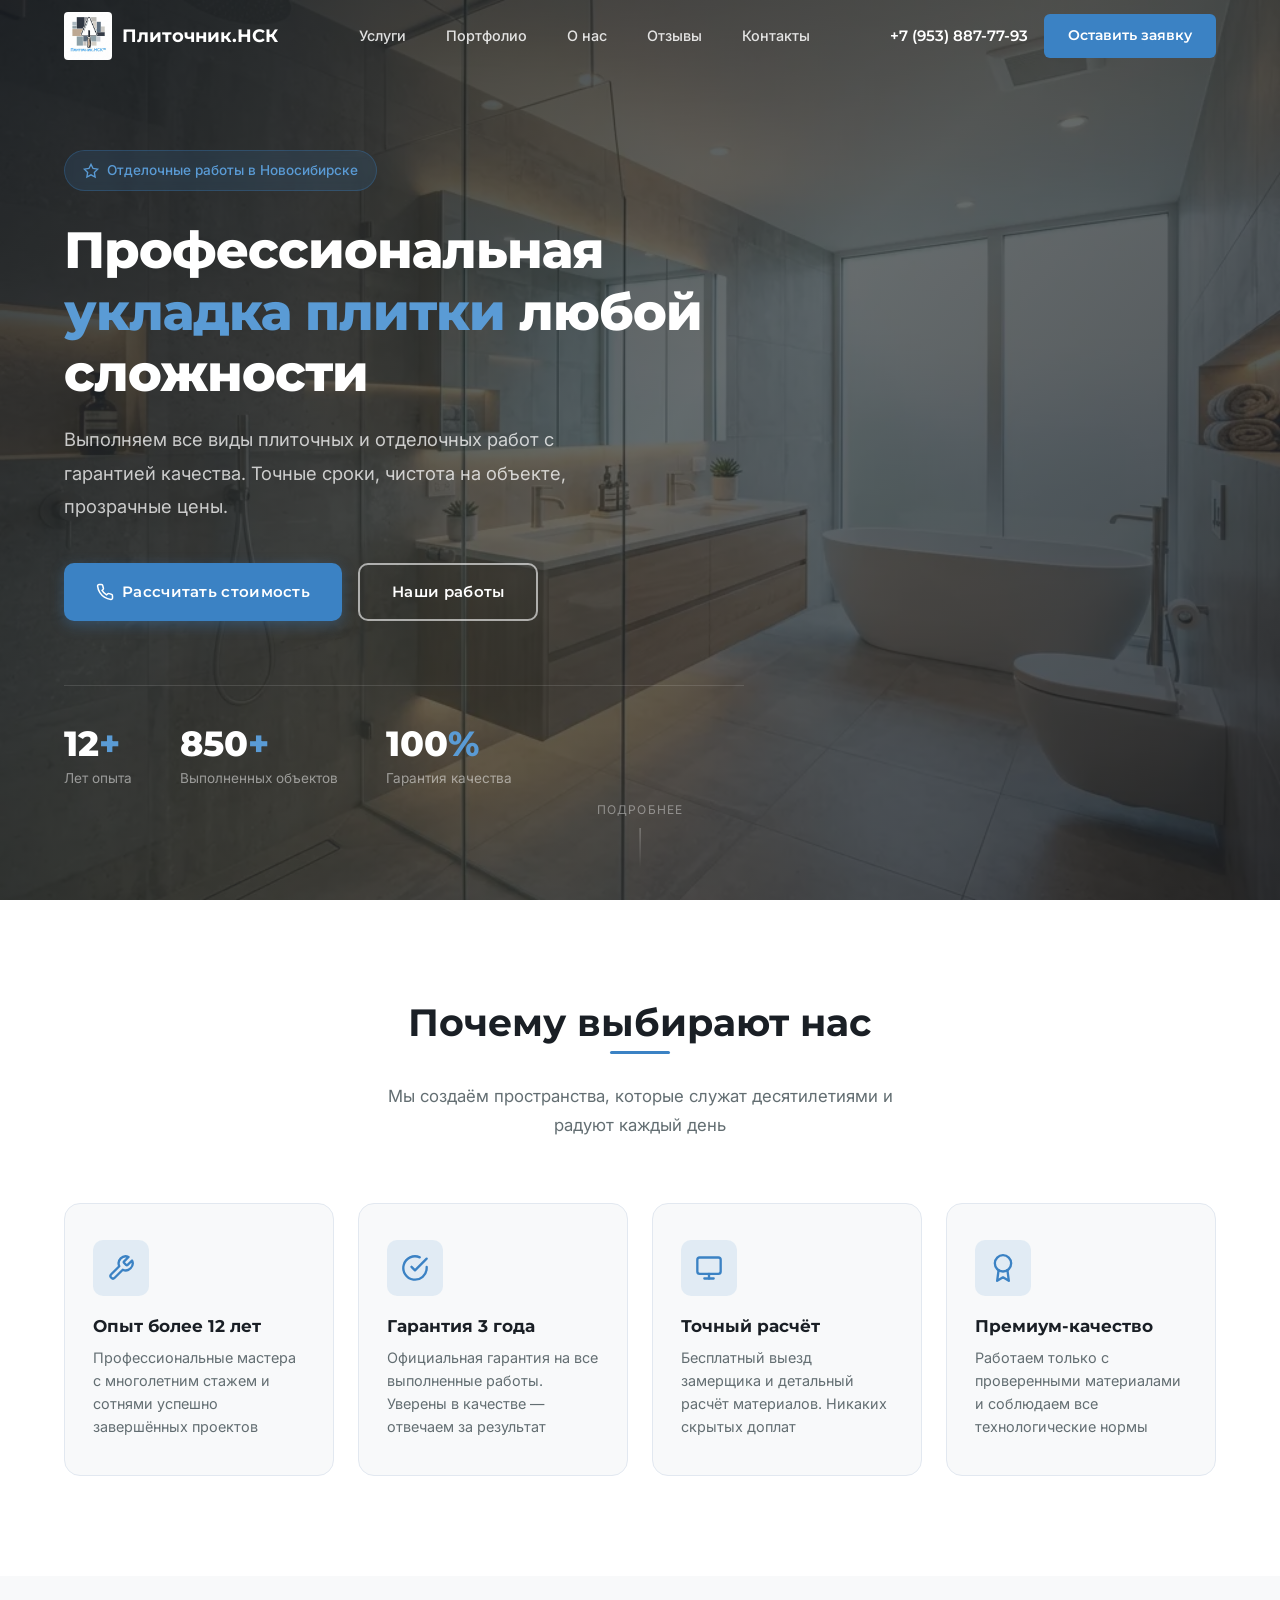
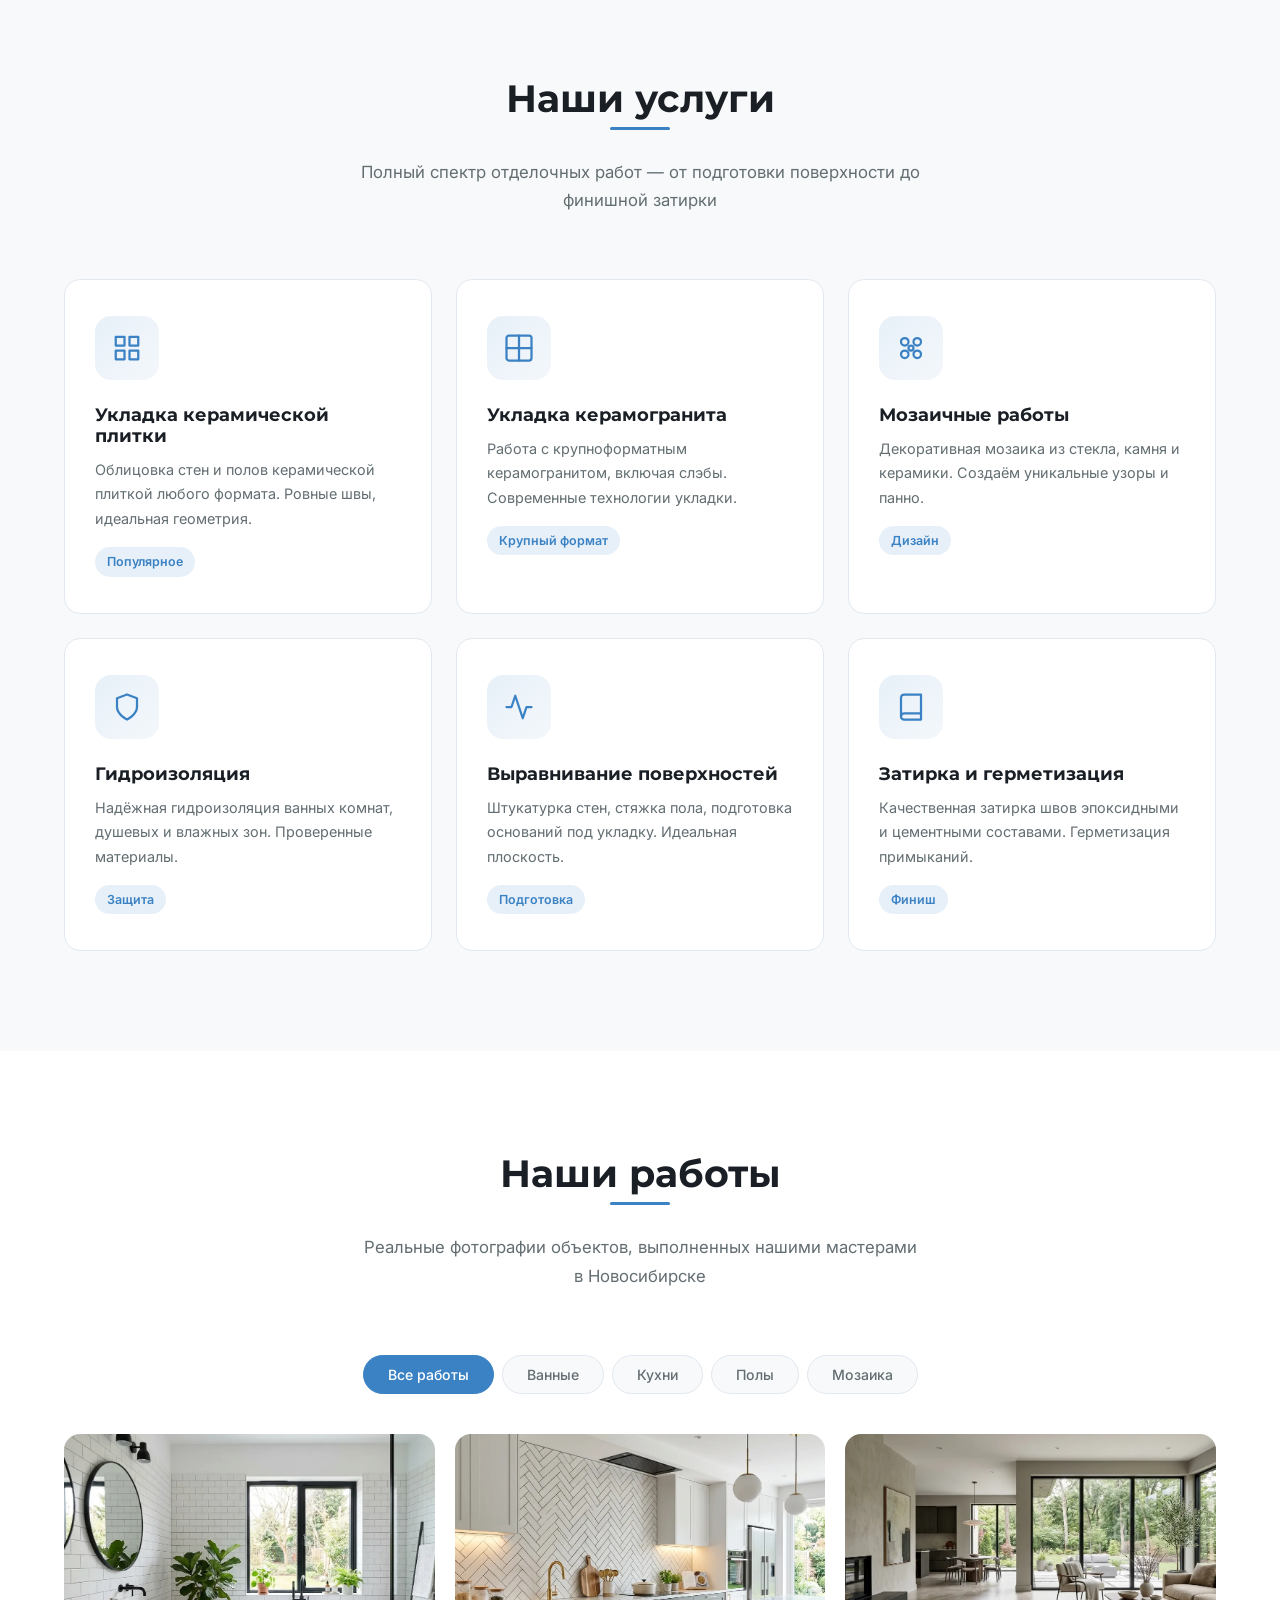
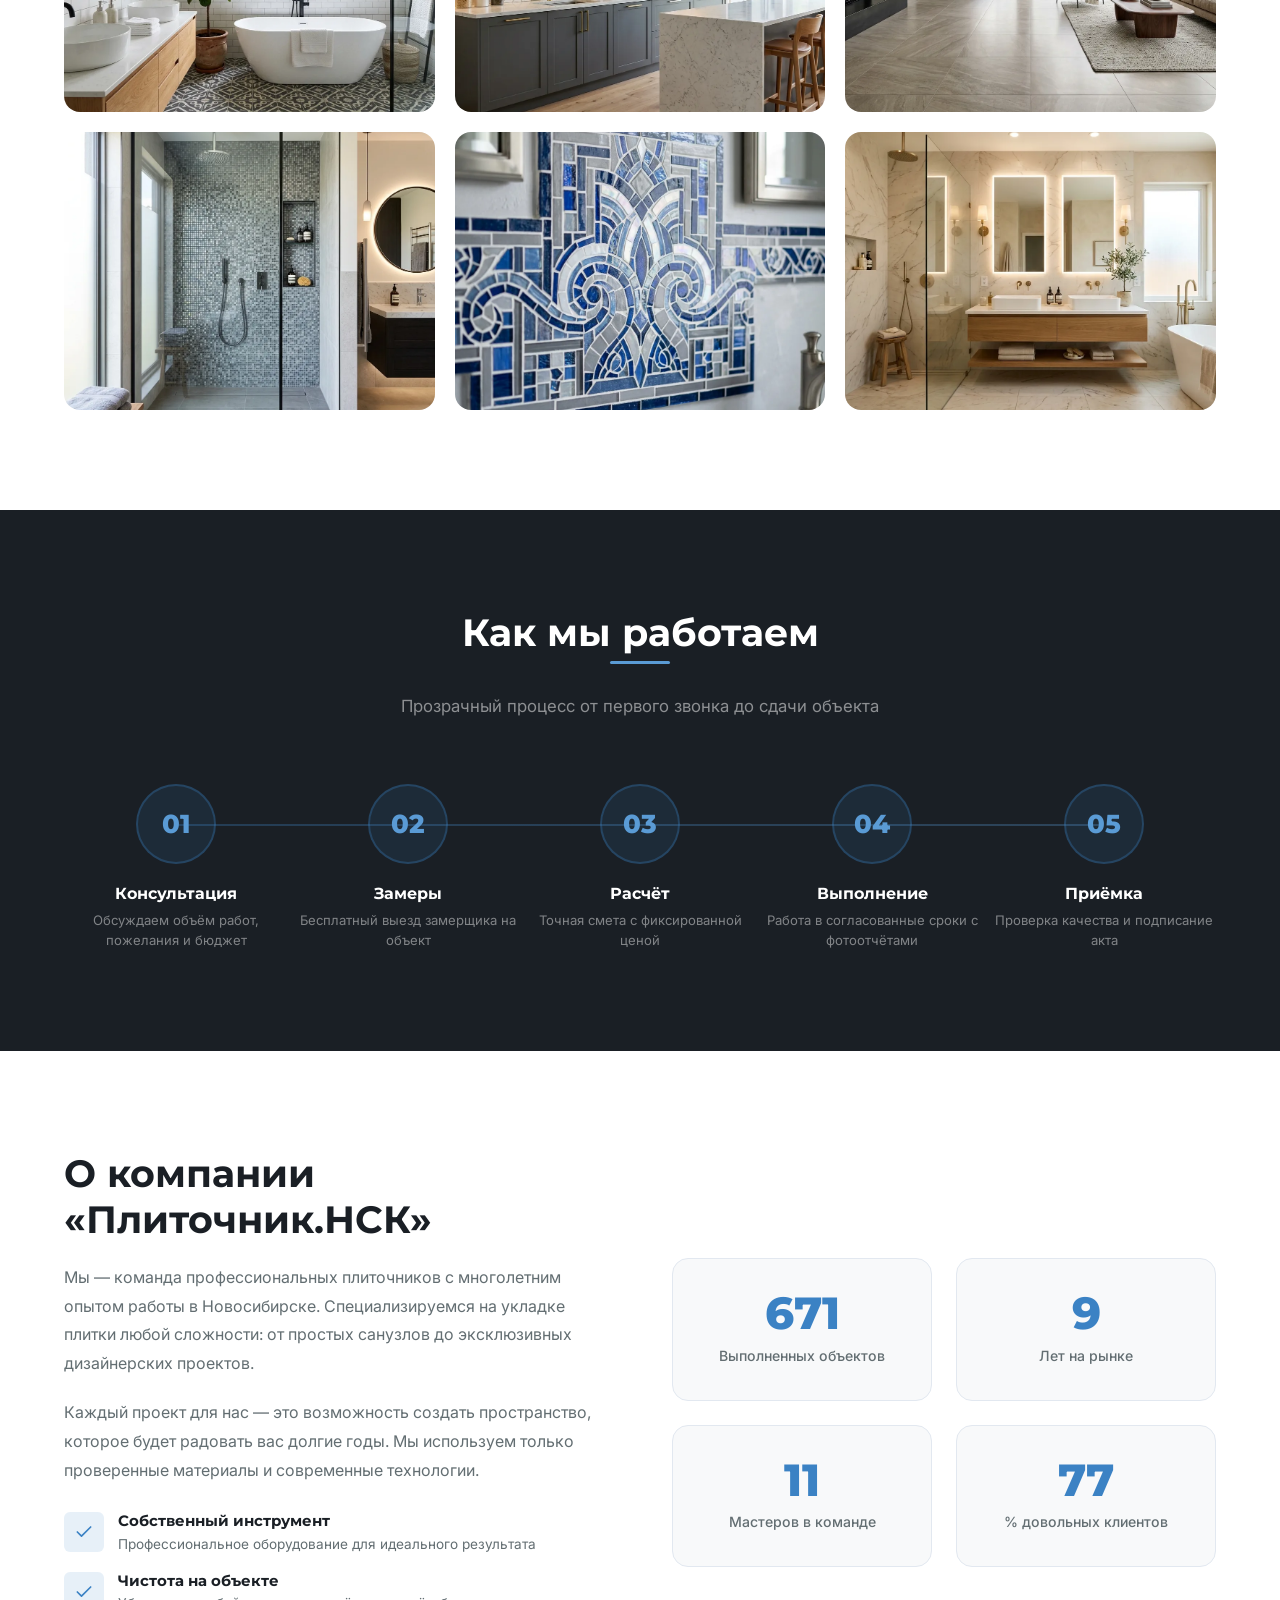
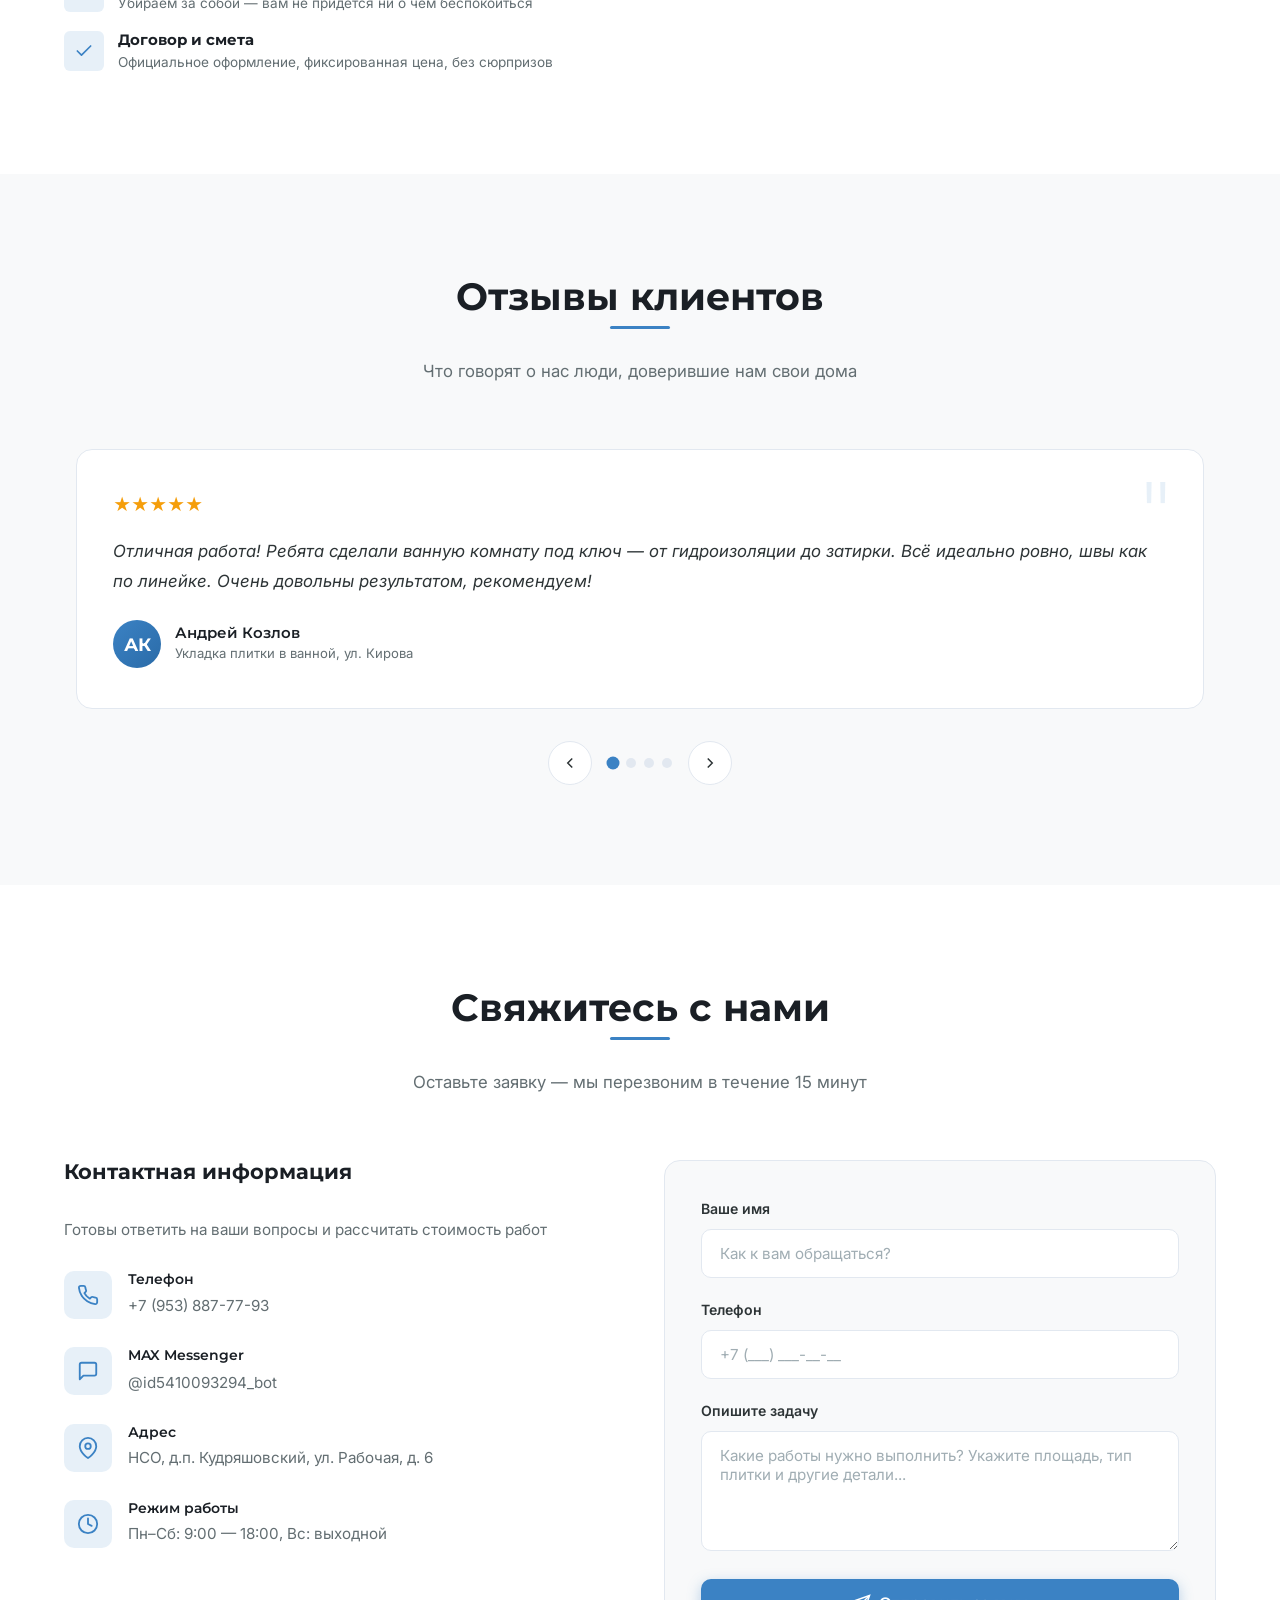
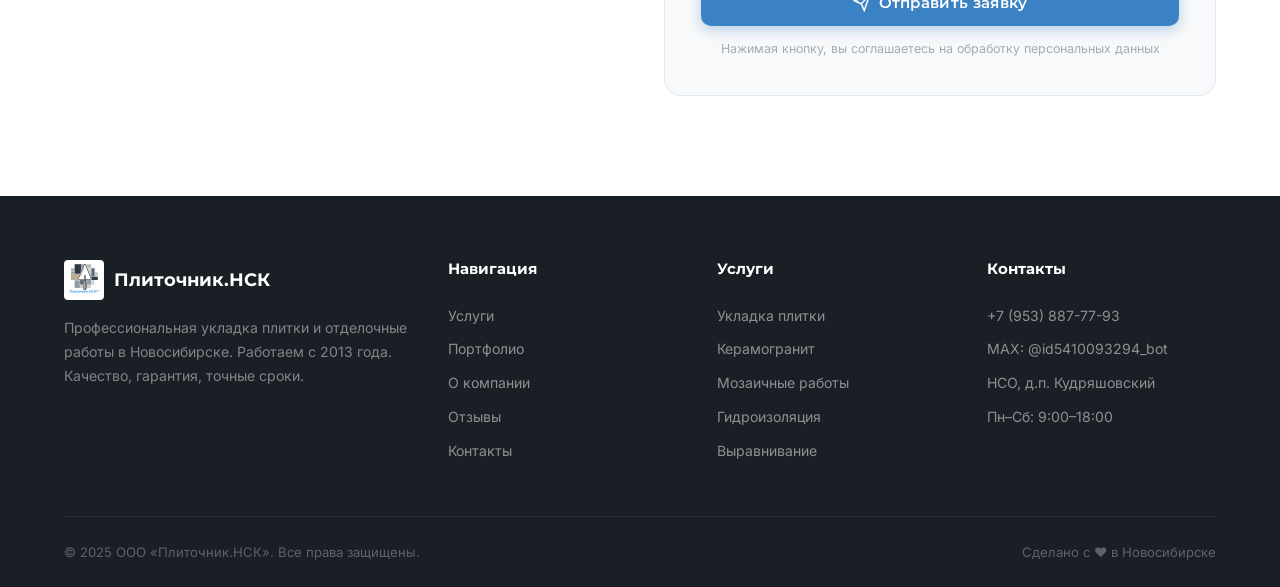
==== commit 438985f9: "Custom domain, WebP images, SEO tags, working lead form, remove map - Images PNG -> WebP (5.1 MB -> " ====
--- a/index.html
+++ b/index.html
@@ -8,6 +8,40 @@
   <meta property="og:title" content="Плиточник.НСК — Профессиональная укладка плитки в Новосибирске">
   <meta property="og:description" content="Качественные отделочные работы в Новосибирске. Укладка плитки, керамогранита, мозаики. Опыт более 10 лет.">
   <meta property="og:type" content="website">
+  <link rel="canonical" href="https://xn--h1aagabnceg1af5d.xn--p1ai/">
+  <meta property="og:url" content="https://xn--h1aagabnceg1af5d.xn--p1ai/">
+  <meta property="og:image" content="https://xn--h1aagabnceg1af5d.xn--p1ai/assets/og-image.jpg">
+  <meta property="og:image:width" content="1200">
+  <meta property="og:image:height" content="630">
+  <meta property="og:locale" content="ru_RU">
+  <meta name="twitter:card" content="summary_large_image">
+  <script type="application/ld+json">
+  {
+    "@context": "https://schema.org",
+    "@type": "HomeAndConstructionBusiness",
+    "name": "Плиточник.НСК",
+    "description": "Профессиональная укладка плитки, керамогранита и мозаики в Новосибирске и области.",
+    "url": "https://xn--h1aagabnceg1af5d.xn--p1ai/",
+    "logo": "https://xn--h1aagabnceg1af5d.xn--p1ai/assets/logo.jpg",
+    "image": "https://xn--h1aagabnceg1af5d.xn--p1ai/assets/og-image.jpg",
+    "telephone": "+79538877793",
+    "address": {
+      "@type": "PostalAddress",
+      "streetAddress": "ул. Рабочая, д. 6",
+      "addressLocality": "д.п. Кудряшовский",
+      "addressRegion": "Новосибирская область",
+      "addressCountry": "RU"
+    },
+    "areaServed": ["Новосибирск", "Новосибирская область"],
+    "openingHoursSpecification": {
+      "@type": "OpeningHoursSpecification",
+      "dayOfWeek": ["Monday", "Tuesday", "Wednesday", "Thursday", "Friday", "Saturday"],
+      "opens": "09:00",
+      "closes": "18:00"
+    },
+    "sameAs": ["https://max.ru/id5410093294_bot"]
+  }
+  </script>
   <title>Плиточник.НСК — Профессиональная укладка плитки в Новосибирске</title>
   <link rel="stylesheet" href="style.css">
   <link rel="icon" type="image/x-icon" href="assets/logo.jpg">
@@ -48,7 +82,7 @@
   <!-- ===== HERO ===== -->
   <section class="hero" id="hero">
     <div class="hero-bg">
-      <img src="assets/hero-bg.png" alt="Интерьер с плиткой" loading="eager">
+      <img src="assets/hero-bg.webp" width="1024" height="1024" alt="Интерьер с плиткой" loading="eager">
     </div>
 
     <div class="container">
@@ -221,7 +255,7 @@
 
       <div class="portfolio-grid">
         <div class="portfolio-item reveal reveal-delay-1" data-category="bathroom" id="portfolio-item-1">
-          <img src="assets/portfolio-1.png" alt="Ванная комната с плиткой" loading="lazy">
+          <img src="assets/portfolio-1.webp" width="1024" height="1024" alt="Ванная комната с плиткой" loading="lazy">
           <div class="portfolio-overlay">
             <h3>Ванная комната</h3>
             <p>Укладка subway-плитки, геометрический пол</p>
@@ -229,7 +263,7 @@
         </div>
 
         <div class="portfolio-item reveal reveal-delay-2" data-category="kitchen" id="portfolio-item-2">
-          <img src="assets/portfolio-2.png" alt="Кухонный фартук" loading="lazy">
+          <img src="assets/portfolio-2.webp" width="1024" height="1024" alt="Кухонный фартук" loading="lazy">
           <div class="portfolio-overlay">
             <h3>Кухонный фартук</h3>
             <p>Керамическая плитка, раскладка «ёлочка»</p>
@@ -237,7 +271,7 @@
         </div>
 
         <div class="portfolio-item reveal reveal-delay-3" data-category="floor" id="portfolio-item-3">
-          <img src="assets/portfolio-3.png" alt="Напольное покрытие" loading="lazy">
+          <img src="assets/portfolio-3.webp" width="1024" height="1024" alt="Напольное покрытие" loading="lazy">
           <div class="portfolio-overlay">
             <h3>Напольный керамогранит</h3>
             <p>Крупноформатные плиты, бесшовная укладка</p>
@@ -245,7 +279,7 @@
         </div>
 
         <div class="portfolio-item reveal reveal-delay-1" data-category="bathroom" id="portfolio-item-4">
-          <img src="assets/portfolio-4.png" alt="Душевая зона" loading="lazy">
+          <img src="assets/portfolio-4.webp" width="1024" height="1024" alt="Душевая зона" loading="lazy">
           <div class="portfolio-overlay">
             <h3>Душевая зона</h3>
             <p>Мозаика и крупноформат, гидроизоляция</p>
@@ -253,7 +287,7 @@
         </div>
 
         <div class="portfolio-item reveal reveal-delay-2" data-category="mosaic" id="portfolio-item-5">
-          <img src="assets/portfolio-5.png" alt="Мозаичное панно" loading="lazy">
+          <img src="assets/portfolio-5.webp" width="1024" height="1024" alt="Мозаичное панно" loading="lazy">
           <div class="portfolio-overlay">
             <h3>Декоративная мозаика</h3>
             <p>Стеклянная мозаика, авторский дизайн</p>
@@ -261,7 +295,7 @@
         </div>
 
         <div class="portfolio-item reveal reveal-delay-3" data-category="bathroom" id="portfolio-item-6">
-          <img src="assets/portfolio-6.png" alt="Современная ванная" loading="lazy">
+          <img src="assets/portfolio-6.webp" width="1024" height="1024" alt="Современная ванная" loading="lazy">
           <div class="portfolio-overlay">
             <h3>Современная ванная</h3>
             <p>Керамогранит под мрамор, двойной умывальник</p>
@@ -542,10 +576,6 @@
           </form>
         </div>
       </div>
-
-      <div class="contact-map reveal">
-        <iframe src="https://yandex.ru/map-widget/v1/?um=constructor%3A8e84c2e8f0e8c8a8b8e8f0e8c8a8b8e8&amp;source=constructor&amp;ll=82.920430%2C55.030199&amp;z=15&amp;pt=82.920430%2C55.030199%2Cpm2blm" width="100%" height="300" frameborder="0" title="Карта — расположение офиса Плиточник.НСК"></iframe>
-      </div>
     </div>
   </section>
 
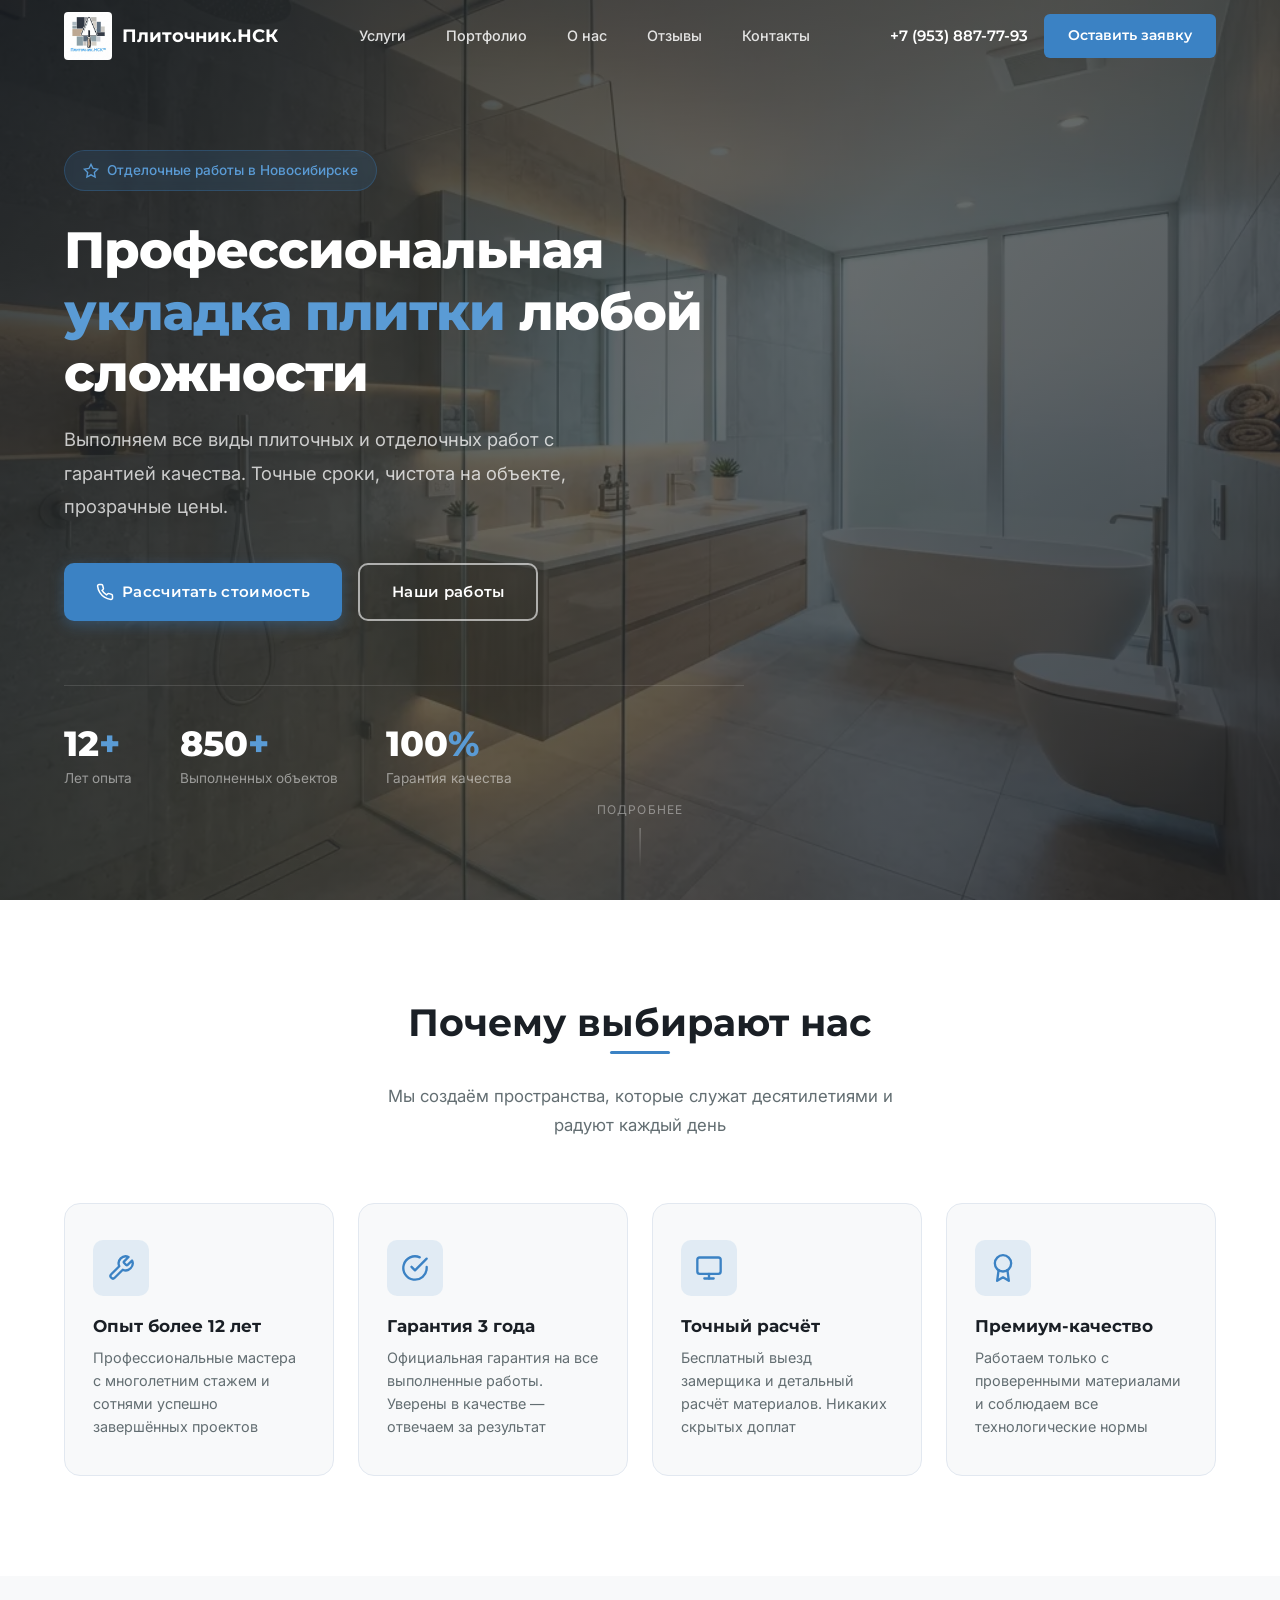
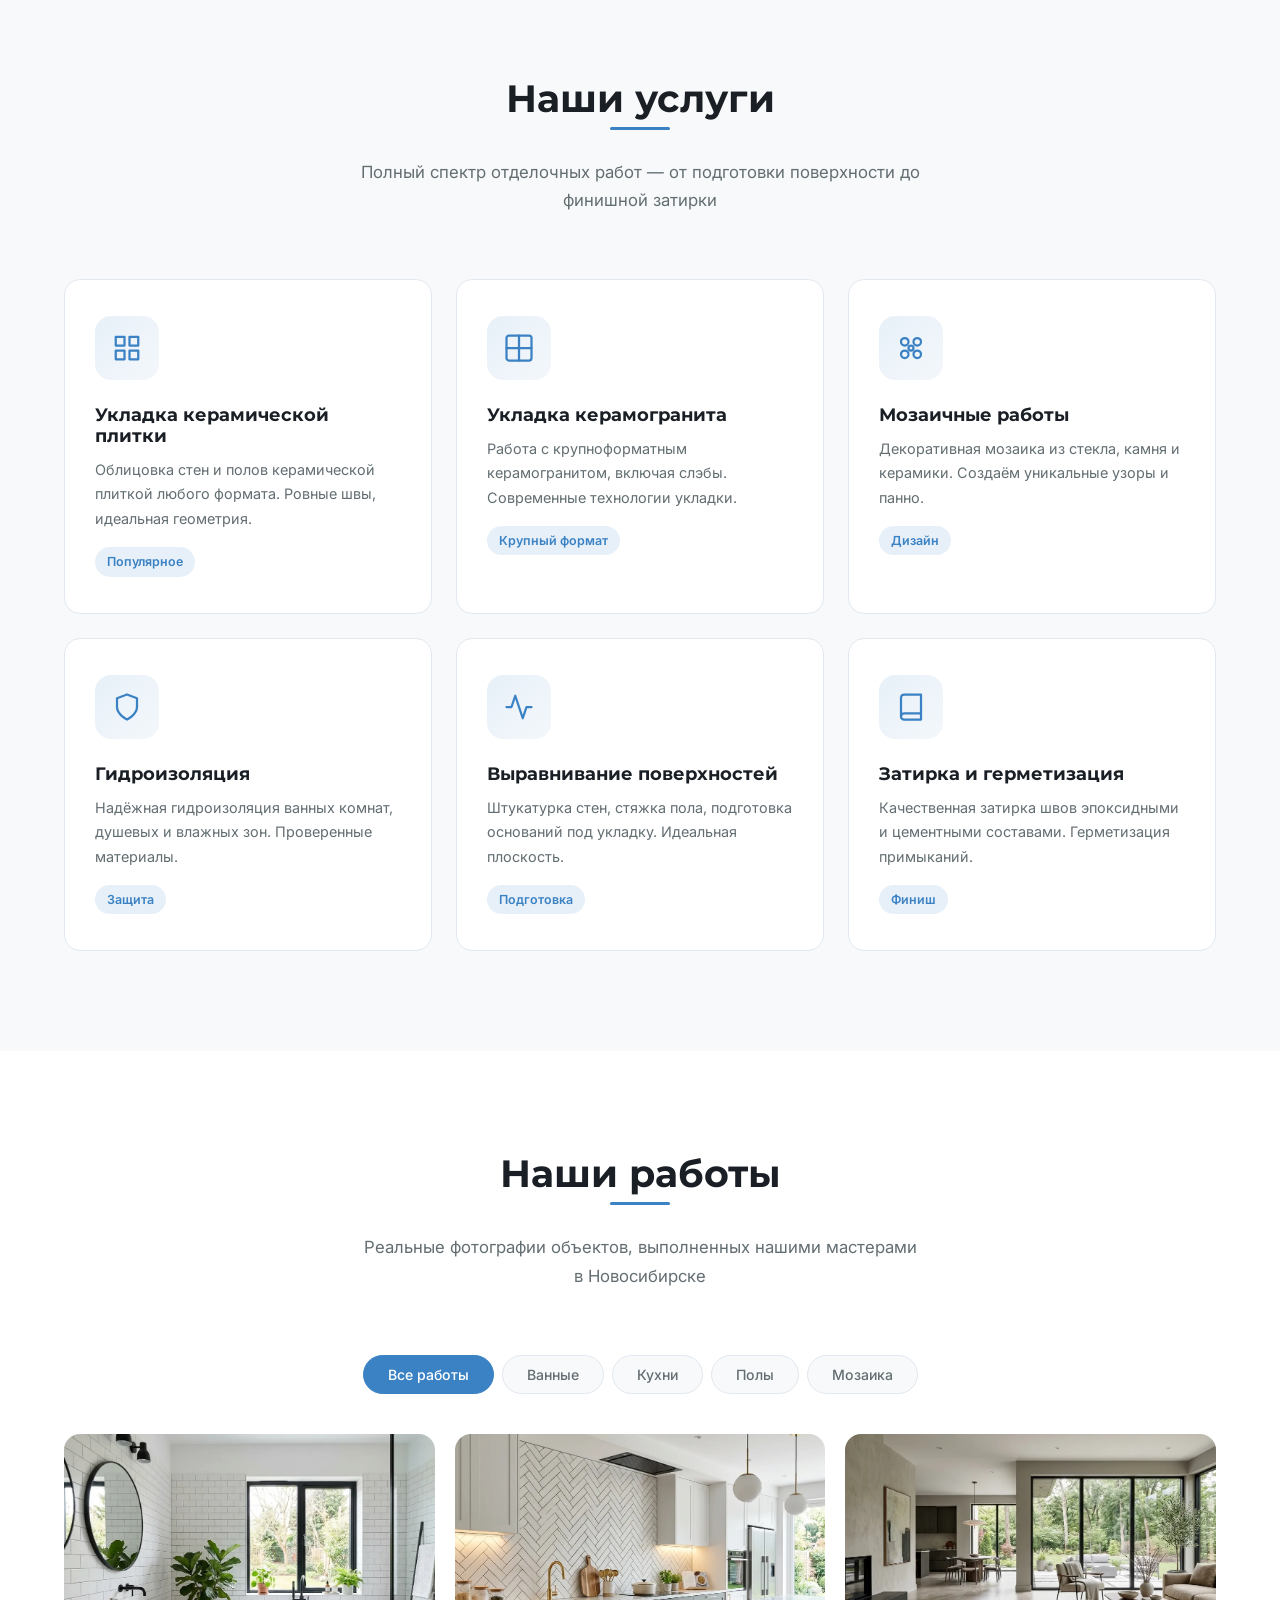
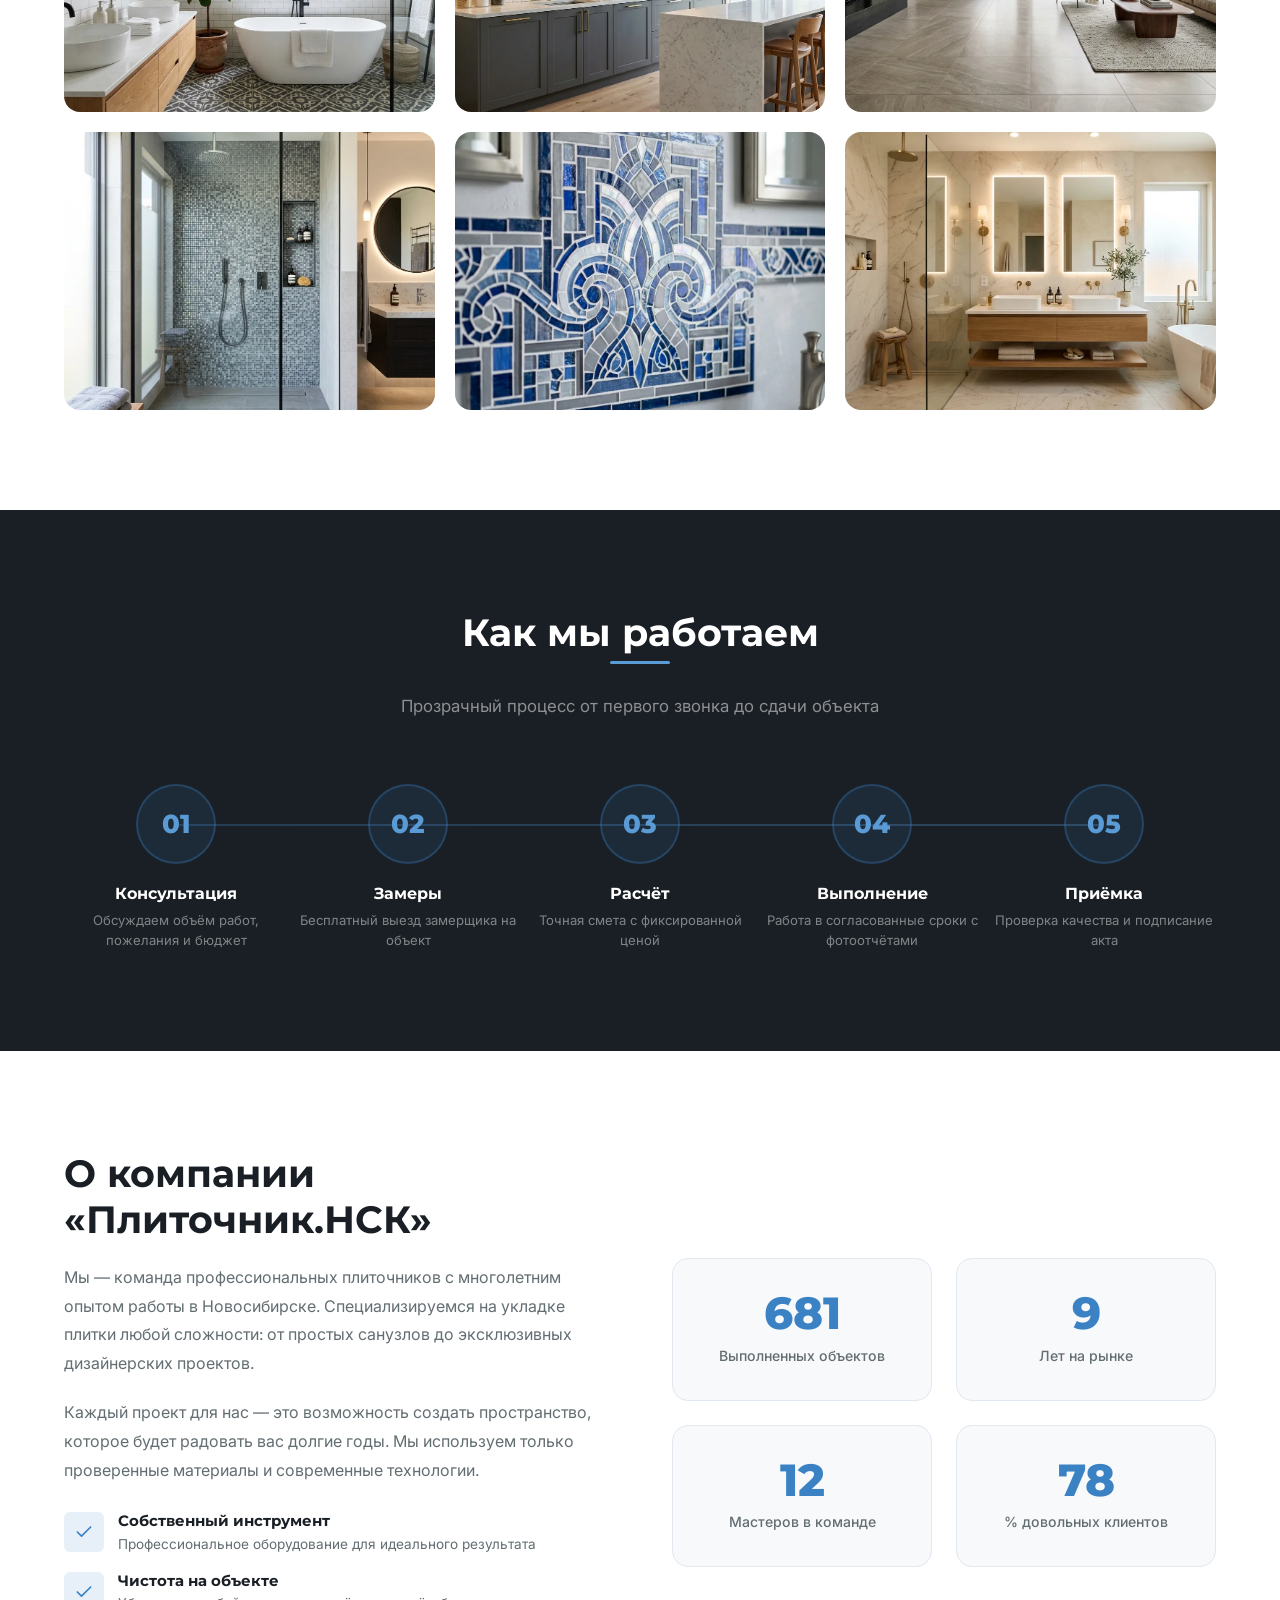
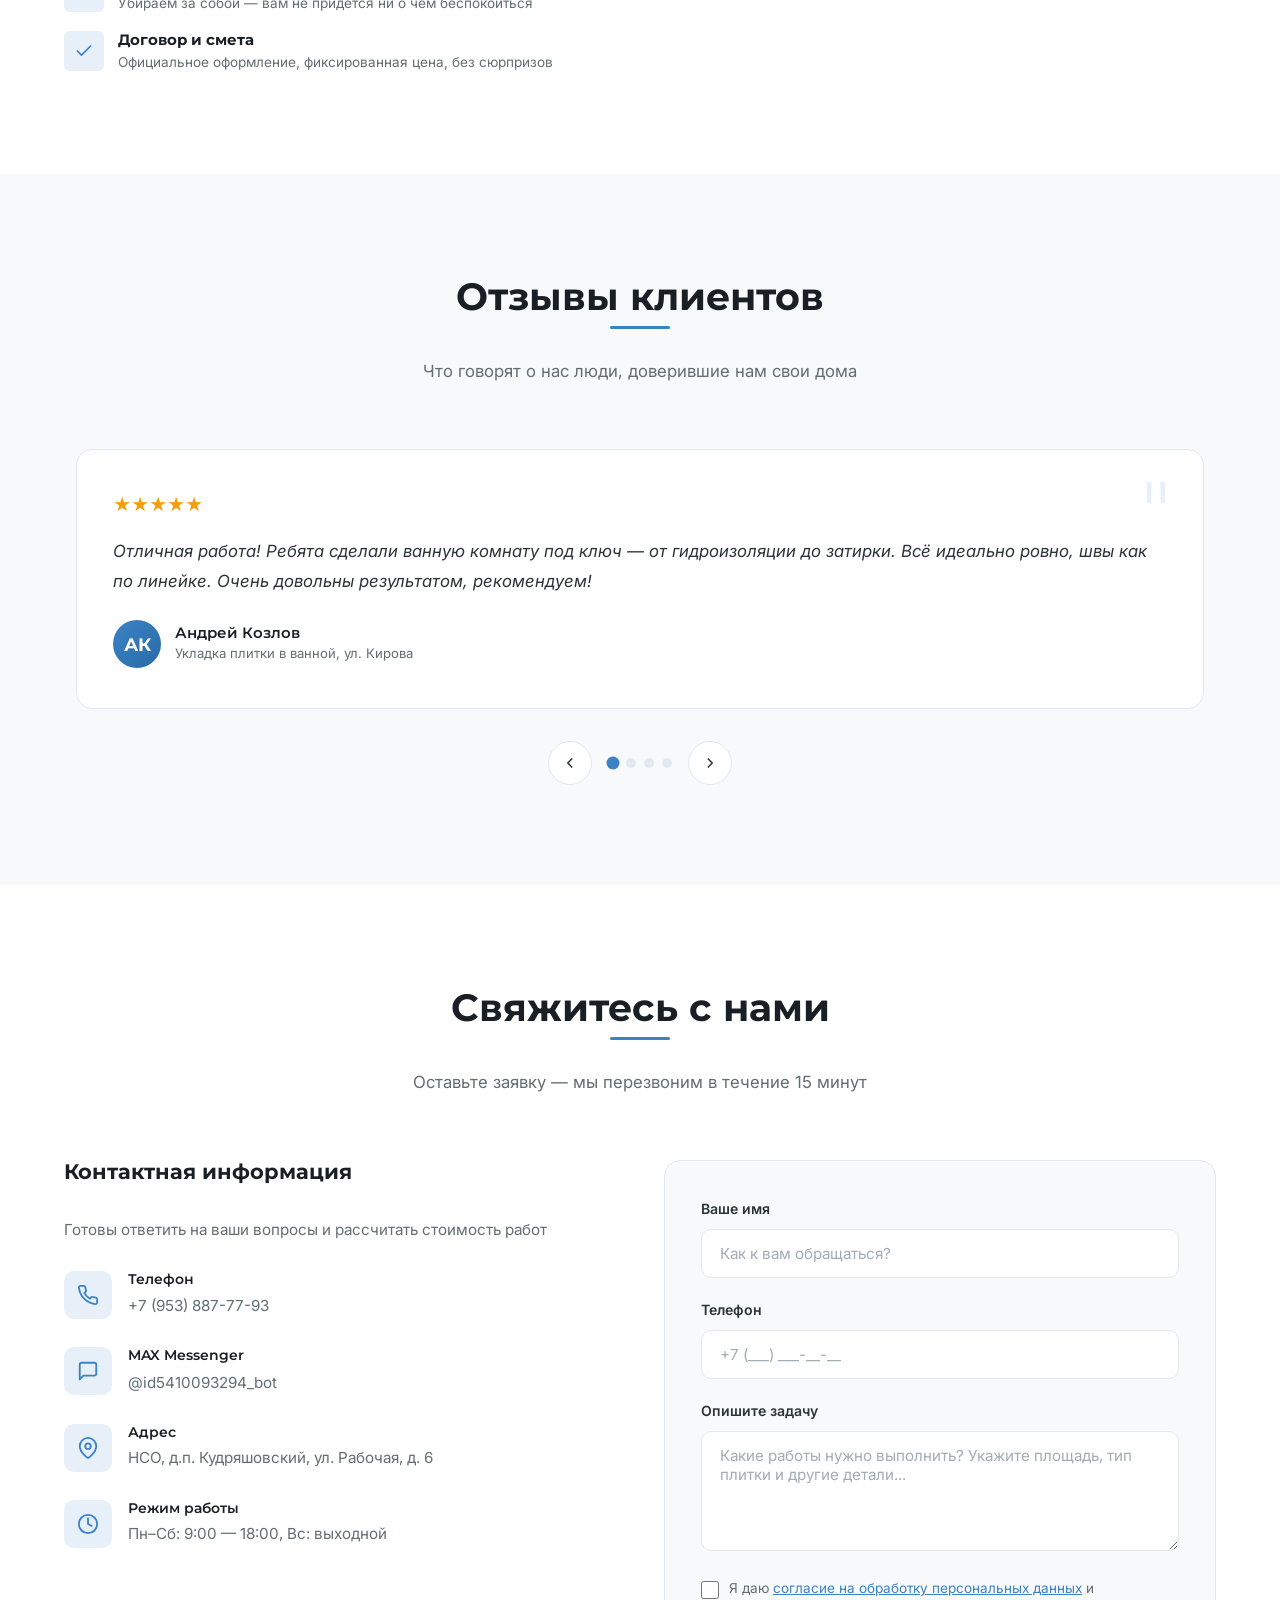
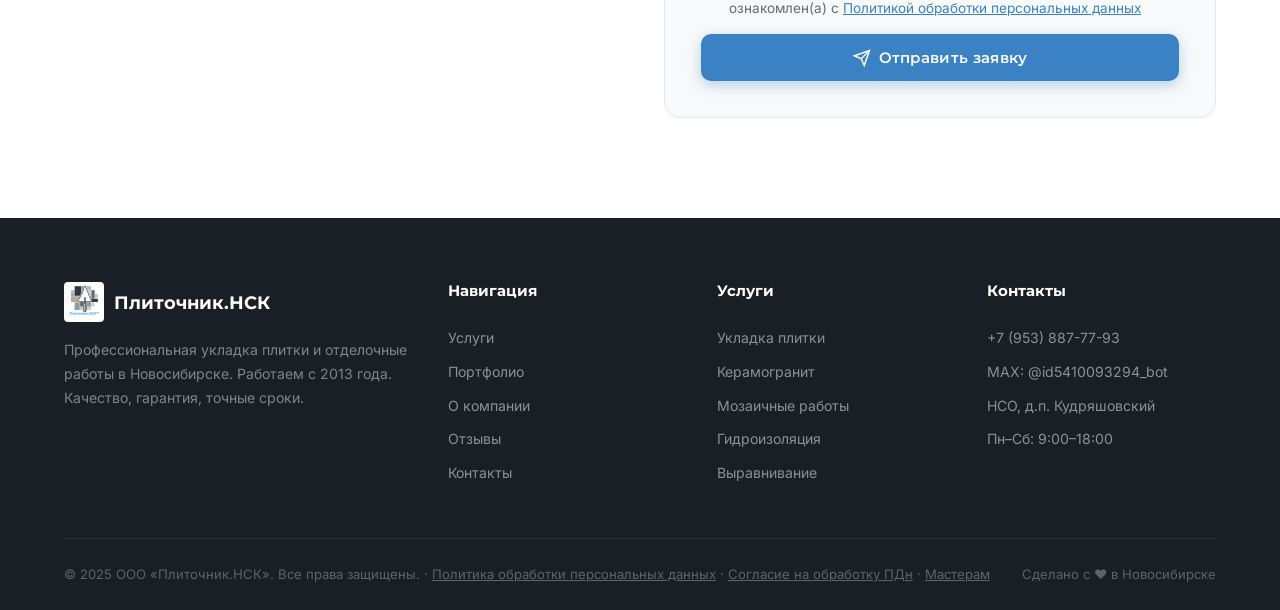
==== commit c4af0854: "Add 152-FZ pages: privacy policy, consent, masters terms; consent checkbox on lead form Co-Authored-" ====
--- a/index.html
+++ b/index.html
@@ -568,11 +568,14 @@
               <label for="message">Опишите задачу</label>
               <textarea id="message" name="message" placeholder="Какие работы нужно выполнить? Укажите площадь, тип плитки и другие детали..."></textarea>
             </div>
+            <label class="form-consent">
+              <input type="checkbox" id="consent" name="consent" required>
+              <span>Я даю <a href="consent.html" target="_blank">согласие на обработку персональных данных</a> и ознакомлен(а) с <a href="privacy.html" target="_blank">Политикой обработки персональных данных</a></span>
+            </label>
             <button type="submit" class="btn btn-primary">
               <svg width="18" height="18" viewBox="0 0 24 24" fill="none" stroke="currentColor" stroke-width="2"><line x1="22" y1="2" x2="11" y2="13"/><polygon points="22 2 15 22 11 13 2 9 22 2"/></svg>
               Отправить заявку
             </button>
-            <p class="form-note">Нажимая кнопку, вы соглашаетесь на обработку персональных данных</p>
           </form>
         </div>
       </div>
@@ -619,7 +622,7 @@
       </div>
 
       <div class="footer-bottom">
-        <span>&copy; 2025 ООО «Плиточник.НСК». Все права защищены.</span>
+        <span>&copy; 2025 ООО «Плиточник.НСК». Все права защищены. · <a href="privacy.html">Политика обработки персональных данных</a> · <a href="consent.html">Согласие на обработку ПДн</a> · <a href="masters-terms.html">Мастерам</a></span>
         <span>Сделано с ❤️ в Новосибирске</span>
       </div>
     </div>
--- a/style.css
+++ b/style.css
@@ -1517,3 +1517,9 @@
   opacity: 1;
   pointer-events: all;
 }
+
+/* ===== Согласие на обработку ПДн под формой ===== */
+.form-consent { display: flex; gap: 10px; align-items: flex-start; margin: 4px 0 16px; font-size: 0.85rem; line-height: 1.45; color: var(--c-grey); cursor: pointer; }
+.form-consent input { width: 18px; height: 18px; margin-top: 2px; flex-shrink: 0; accent-color: var(--c-primary); }
+.form-consent a { color: var(--c-primary); text-decoration: underline; }
+.footer-bottom a { color: inherit; text-decoration: underline; }
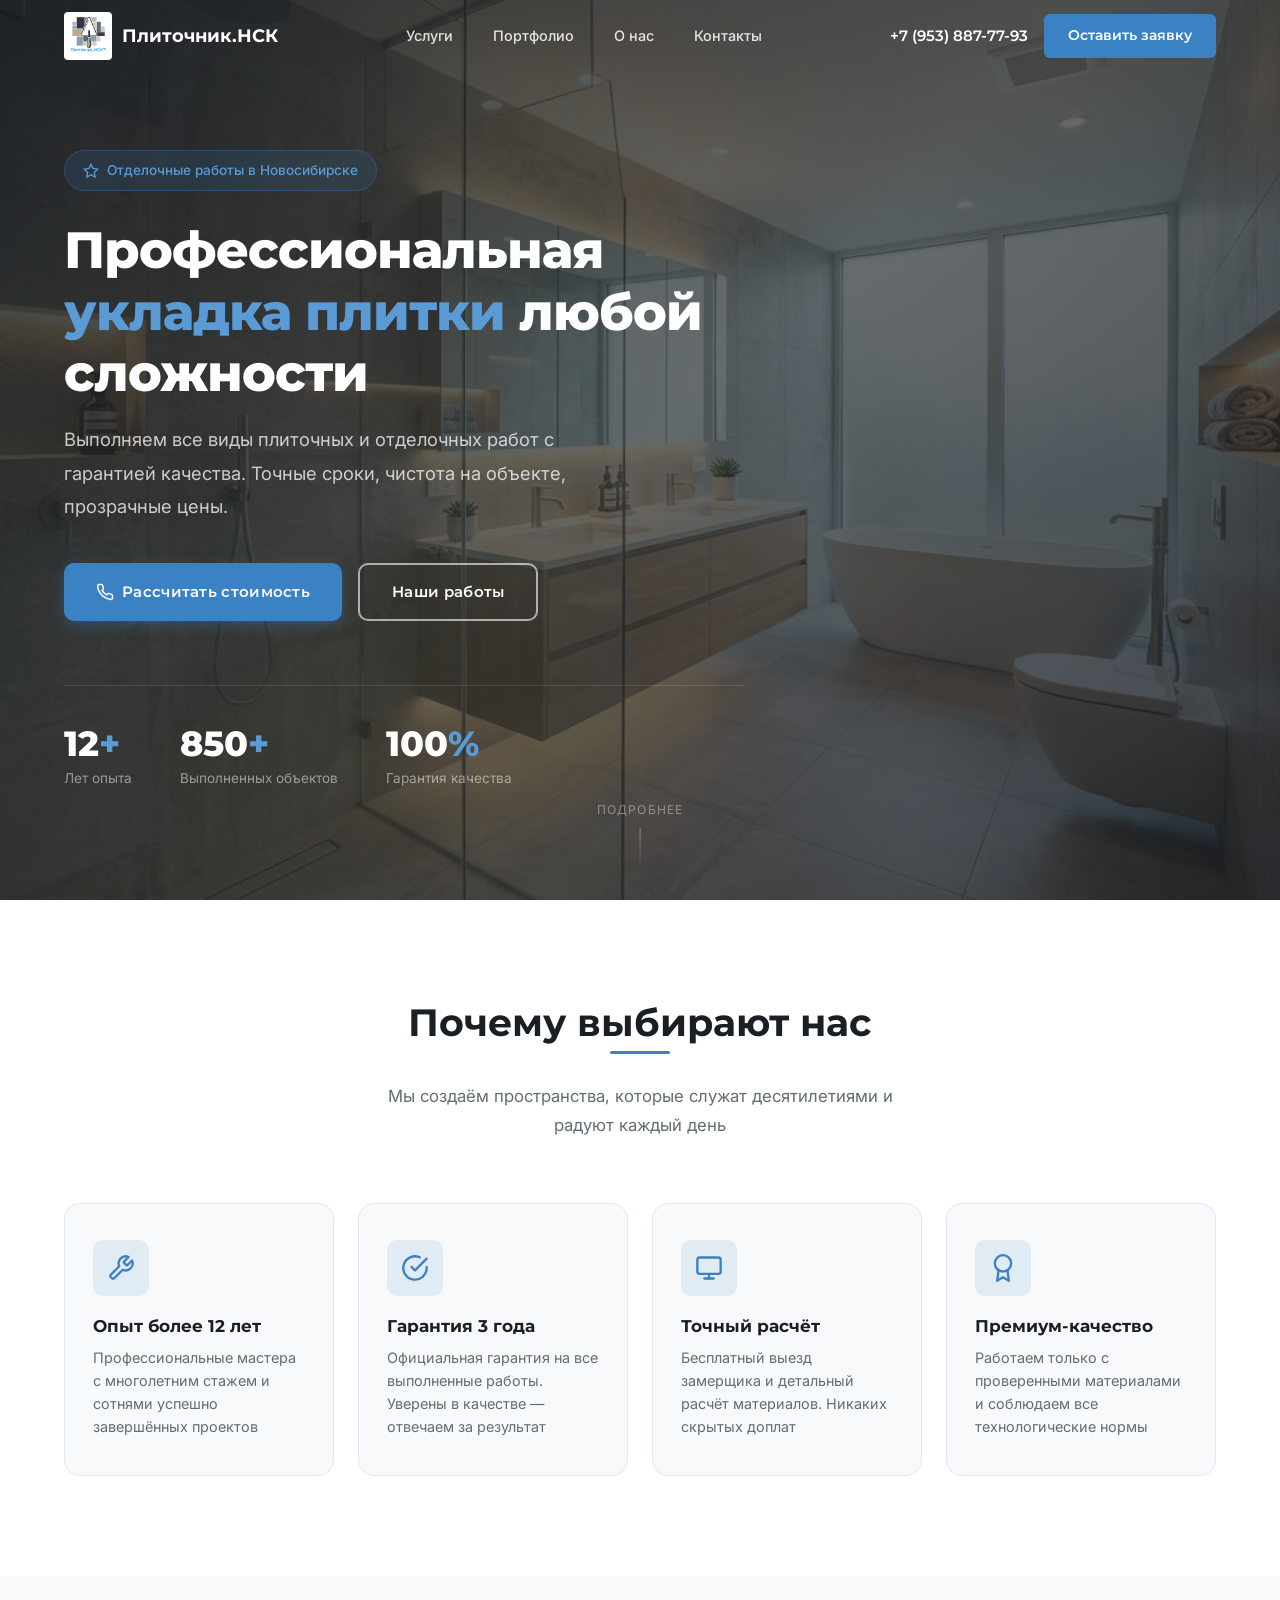
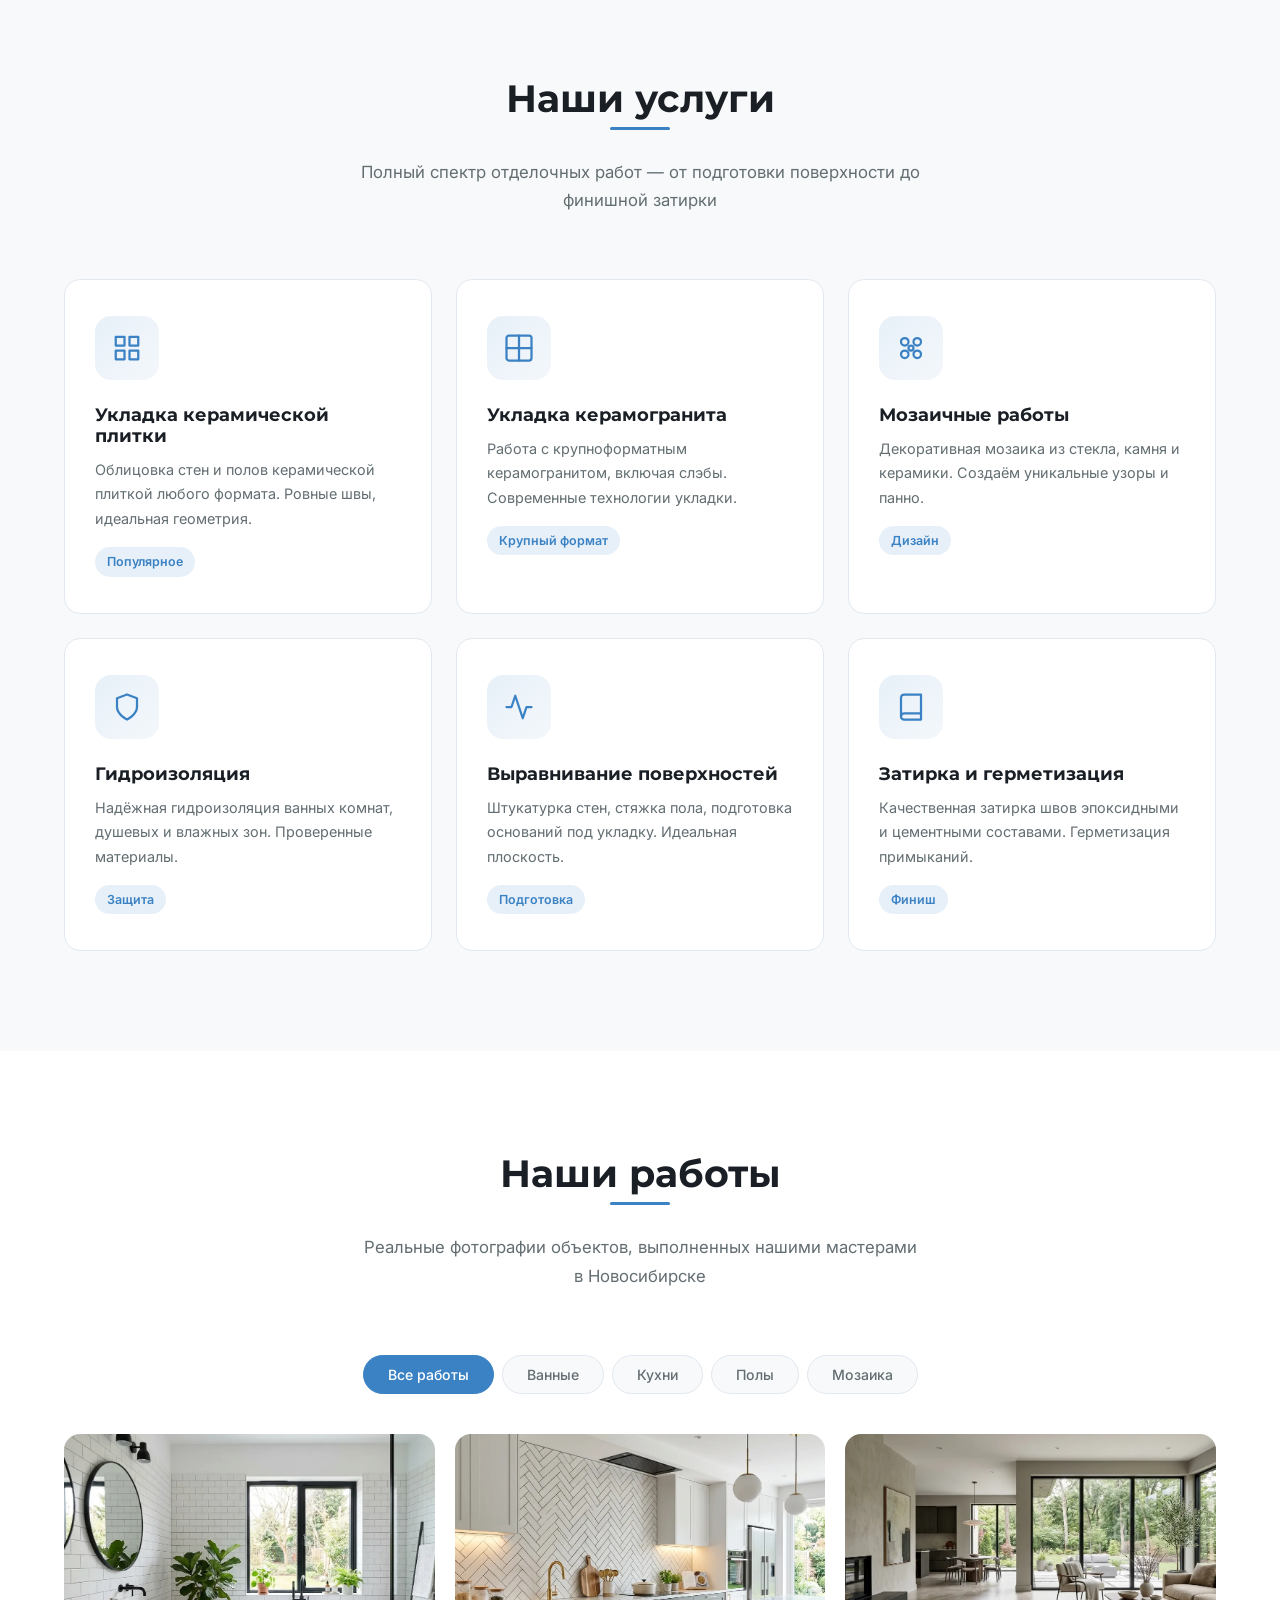
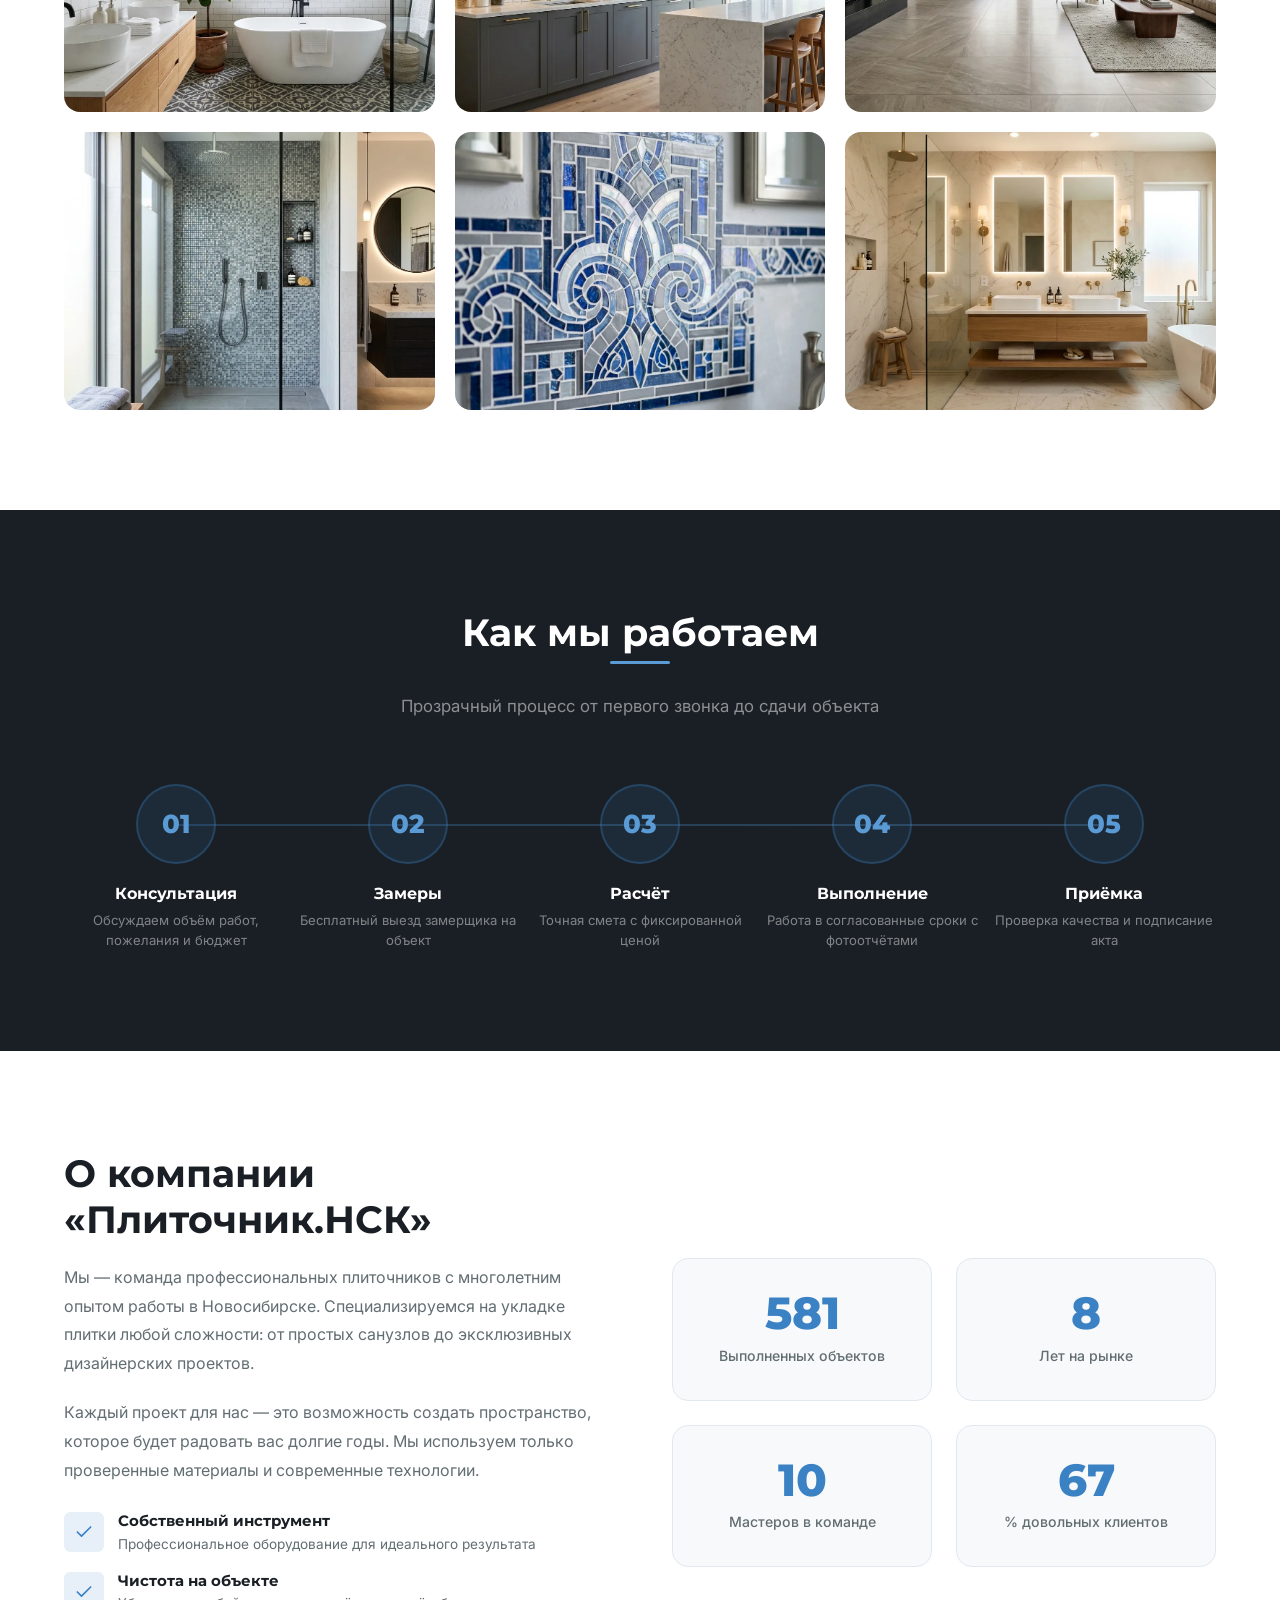
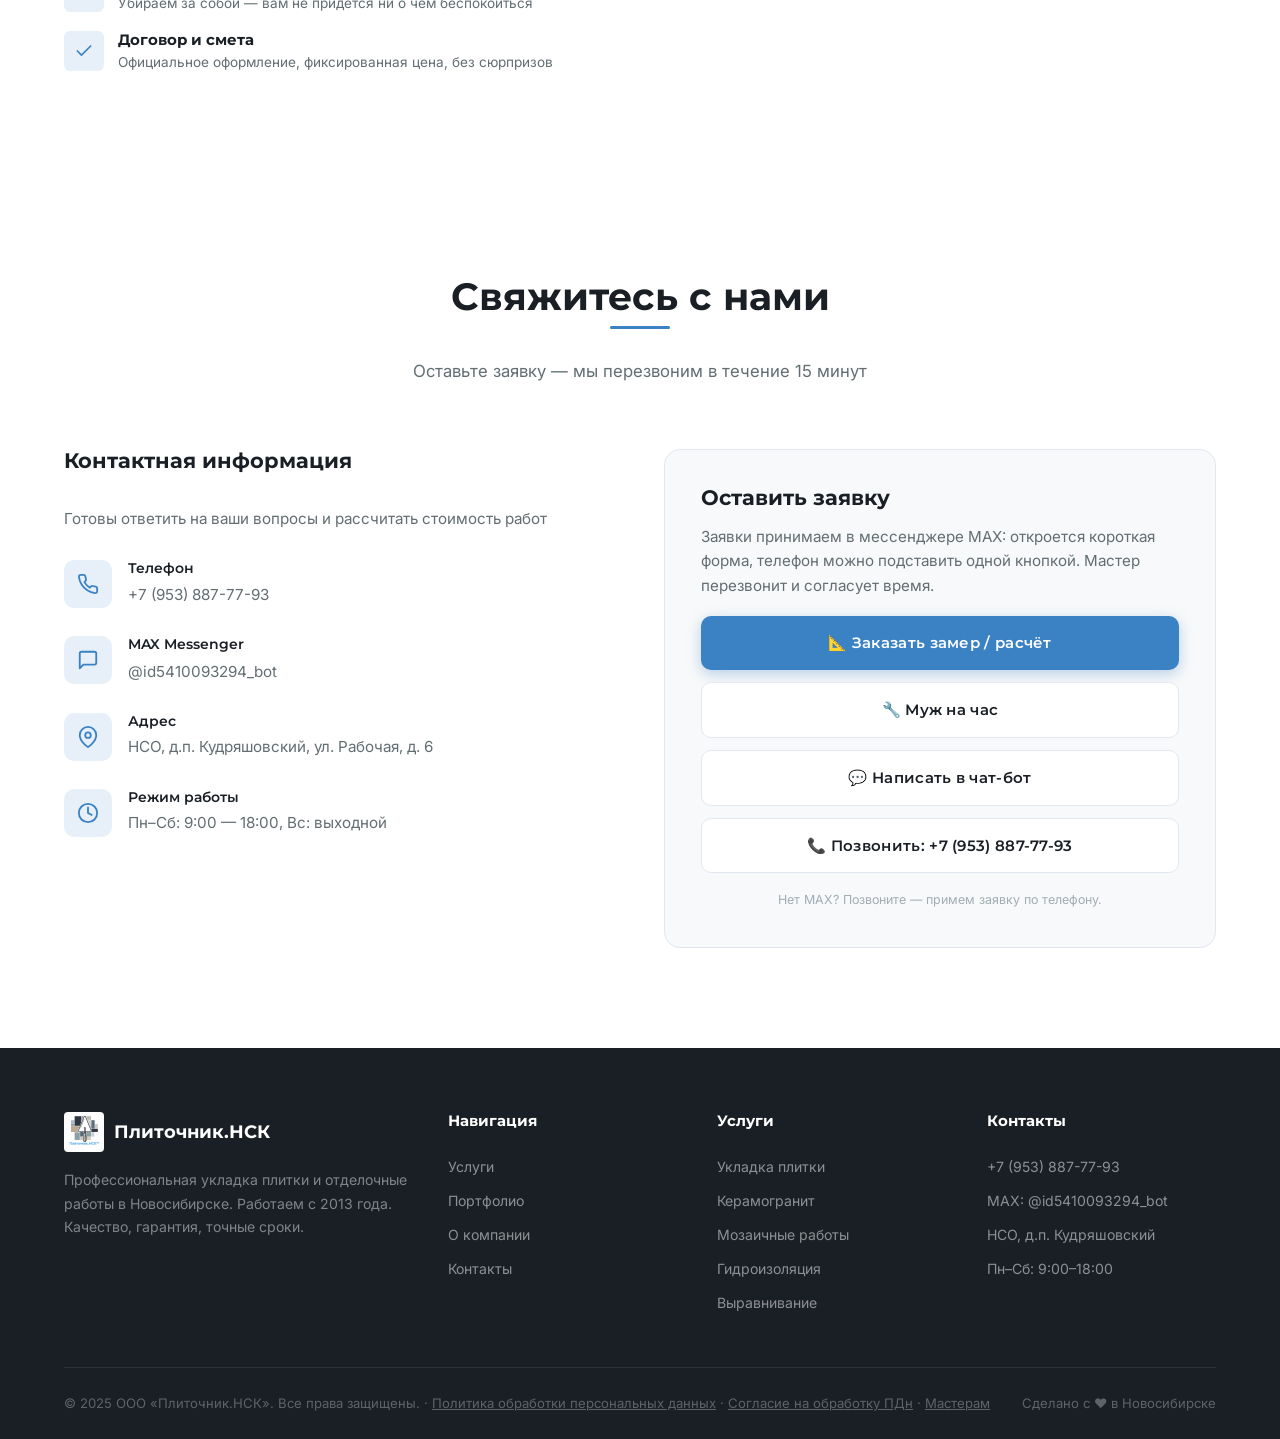
==== commit a9f70abe: "Replace lead form with MAX mini-app buttons; remove placeholder reviews Co-Authored-By: Claude Opus " ====
--- a/index.html
+++ b/index.html
@@ -60,7 +60,6 @@
         <a href="#services">Услуги</a>
         <a href="#portfolio">Портфолио</a>
         <a href="#about">О нас</a>
-        <a href="#reviews">Отзывы</a>
         <a href="#contact">Контакты</a>
       </nav>
 
@@ -97,7 +96,7 @@
         <p class="hero-text">Выполняем все виды плиточных и отделочных работ с гарантией качества. Точные сроки, чистота на объекте, прозрачные цены.</p>
 
         <div class="hero-buttons">
-          <a href="https://max.ru/id5410093294_bot" target="_blank" class="btn btn-primary">
+          <a href="https://max.ru/id5410093294_bot?startapp=order" target="_blank" rel="noopener" class="btn btn-primary">
             <svg width="18" height="18" viewBox="0 0 24 24" fill="none" stroke="currentColor" stroke-width="2"><path d="M22 16.92v3a2 2 0 01-2.18 2 19.79 19.79 0 01-8.63-3.07 19.5 19.5 0 01-6-6A19.79 19.79 0 012.12 4.18 2 2 0 014.11 2h3a2 2 0 012 1.72c.127.96.361 1.903.7 2.81a2 2 0 01-.45 2.11L8.09 9.91a16 16 0 006 6l1.27-1.27a2 2 0 012.11-.45c.907.339 1.85.573 2.81.7A2 2 0 0122 16.92z"/></svg>
             Рассчитать стоимость
           </a>
@@ -415,91 +414,6 @@
     </div>
   </section>
 
-  <!-- ===== REVIEWS ===== -->
-  <section class="section reviews" id="reviews">
-    <div class="container">
-      <div class="section-header reveal">
-        <h2>Отзывы клиентов</h2>
-        <p>Что говорят о нас люди, доверившие нам свои дома</p>
-      </div>
-
-      <div class="reviews-slider reveal" id="reviewsSlider">
-        <div class="reviews-track" id="reviewsTrack">
-          <div class="review-card">
-            <div class="review-card-inner">
-              <div class="review-stars">★★★★★</div>
-              <p class="review-text">Отличная работа! Ребята сделали ванную комнату под ключ — от гидроизоляции до затирки. Всё идеально ровно, швы как по линейке. Очень довольны результатом, рекомендуем!</p>
-              <div class="review-author">
-                <div class="review-avatar">АК</div>
-                <div class="review-author-info">
-                  <h4>Андрей Козлов</h4>
-                  <p>Укладка плитки в ванной, ул. Кирова</p>
-                </div>
-              </div>
-            </div>
-          </div>
-
-          <div class="review-card">
-            <div class="review-card-inner">
-              <div class="review-stars">★★★★★</div>
-              <p class="review-text">Заказывали укладку керамогранита на пол во всей квартире — 85 кв.м. Мастера работали аккуратно, уложились в сроки. Качество на высоте, стыки идеальные. Спасибо большое!</p>
-              <div class="review-author">
-                <div class="review-avatar">ЕС</div>
-                <div class="review-author-info">
-                  <h4>Елена Смирнова</h4>
-                  <p>Керамогранит на пол, ЖК «Панорама»</p>
-                </div>
-              </div>
-            </div>
-          </div>
-
-          <div class="review-card">
-            <div class="review-card-inner">
-              <div class="review-stars">★★★★★</div>
-              <p class="review-text">Делали кухонный фартук из мелкой мозаики. Сложная работа, но результат превзошёл ожидания. Мастер подобрал рисунок, всё получилось как на картинке дизайнера. Цена адекватная.</p>
-              <div class="review-author">
-                <div class="review-avatar">МВ</div>
-                <div class="review-author-info">
-                  <h4>Марина Волкова</h4>
-                  <p>Мозаичный фартук, ул. Ленина</p>
-                </div>
-              </div>
-            </div>
-          </div>
-
-          <div class="review-card">
-            <div class="review-card-inner">
-              <div class="review-stars">★★★★★</div>
-              <p class="review-text">Обратились для отделки двух санузлов в новостройке. Всё сделали быстро и качественно. Особенно понравилось, что замерщик приехал бесплатно и сразу составил подробную смету.</p>
-              <div class="review-author">
-                <div class="review-avatar">ДП</div>
-                <div class="review-author-info">
-                  <h4>Дмитрий Петров</h4>
-                  <p>Два санузла, ЖК «Флотилия»</p>
-                </div>
-              </div>
-            </div>
-          </div>
-        </div>
-
-        <div class="reviews-controls">
-          <button class="review-btn" id="reviewPrev">
-            <svg width="18" height="18" viewBox="0 0 24 24" fill="none" stroke="currentColor" stroke-width="2"><polyline points="15 18 9 12 15 6"/></svg>
-          </button>
-          <div class="reviews-dots" id="reviewsDots">
-            <div class="reviews-dot active" data-index="0"></div>
-            <div class="reviews-dot" data-index="1"></div>
-            <div class="reviews-dot" data-index="2"></div>
-            <div class="reviews-dot" data-index="3"></div>
-          </div>
-          <button class="review-btn" id="reviewNext">
-            <svg width="18" height="18" viewBox="0 0 24 24" fill="none" stroke="currentColor" stroke-width="2"><polyline points="9 18 15 12 9 6"/></svg>
-          </button>
-        </div>
-      </div>
-    </div>
-  </section>
-
   <!-- ===== CONTACT ===== -->
   <section class="section contact" id="contact">
     <div class="container">
@@ -554,29 +468,14 @@
           </div>
         </div>
 
-        <div class="contact-form reveal reveal-delay-2">
-          <form id="contactForm">
-            <div class="form-group">
-              <label for="name">Ваше имя</label>
-              <input type="text" id="name" name="name" placeholder="Как к вам обращаться?" required>
-            </div>
-            <div class="form-group">
-              <label for="phone">Телефон</label>
-              <input type="tel" id="phone" name="phone" placeholder="+7 (___) ___-__-__" required>
-            </div>
-            <div class="form-group">
-              <label for="message">Опишите задачу</label>
-              <textarea id="message" name="message" placeholder="Какие работы нужно выполнить? Укажите площадь, тип плитки и другие детали..."></textarea>
-            </div>
-            <label class="form-consent">
-              <input type="checkbox" id="consent" name="consent" required>
-              <span>Я даю <a href="consent.html" target="_blank">согласие на обработку персональных данных</a> и ознакомлен(а) с <a href="privacy.html" target="_blank">Политикой обработки персональных данных</a></span>
-            </label>
-            <button type="submit" class="btn btn-primary">
-              <svg width="18" height="18" viewBox="0 0 24 24" fill="none" stroke="currentColor" stroke-width="2"><line x1="22" y1="2" x2="11" y2="13"/><polygon points="22 2 15 22 11 13 2 9 22 2"/></svg>
-              Отправить заявку
-            </button>
-          </form>
+        <div class="contact-form contact-cta reveal reveal-delay-2">
+          <h3>Оставить заявку</h3>
+          <p class="contact-cta-text">Заявки принимаем в мессенджере MAX: откроется короткая форма, телефон можно подставить одной кнопкой. Мастер перезвонит и согласует время.</p>
+          <a href="https://max.ru/id5410093294_bot?startapp=order" target="_blank" rel="noopener" class="btn btn-primary">📐 Заказать замер / расчёт</a>
+          <a href="https://max.ru/id5410093294_bot?startapp=husband" target="_blank" rel="noopener" class="btn btn-light">🔧 Муж на час</a>
+          <a href="https://max.ru/id5410093294_bot" target="_blank" rel="noopener" class="btn btn-light">💬 Написать в чат-бот</a>
+          <a href="tel:+79538877793" class="btn btn-light">📞 Позвонить: +7 (953) 887-77-93</a>
+          <p class="form-note">Нет MAX? Позвоните — примем заявку по телефону.</p>
         </div>
       </div>
     </div>
@@ -599,7 +498,6 @@
           <a href="#services">Услуги</a>
           <a href="#portfolio">Портфолио</a>
           <a href="#about">О компании</a>
-          <a href="#reviews">Отзывы</a>
           <a href="#contact">Контакты</a>
         </div>
 
--- a/style.css
+++ b/style.css
@@ -1523,3 +1523,12 @@
 .form-consent input { width: 18px; height: 18px; margin-top: 2px; flex-shrink: 0; accent-color: var(--c-primary); }
 .form-consent a { color: var(--c-primary); text-decoration: underline; }
 .footer-bottom a { color: inherit; text-decoration: underline; }
+
+/* ===== Заявка через MAX (вместо формы) ===== */
+.contact-cta { display: flex; flex-direction: column; gap: 12px; }
+.contact-cta h3 { font-size: 1.3rem; color: var(--c-dark); margin-bottom: 2px; }
+.contact-cta-text { color: var(--c-grey); font-size: 0.95rem; line-height: 1.6; margin-bottom: 6px; }
+.contact-cta .btn { width: 100%; justify-content: center; text-decoration: none; }
+.btn-light { background: var(--c-white); color: var(--c-dark); border: 1px solid var(--c-border); }
+.btn-light:hover { border-color: var(--c-primary); color: var(--c-primary); }
+.contact-cta .form-note { text-align: center; margin-top: 4px; }
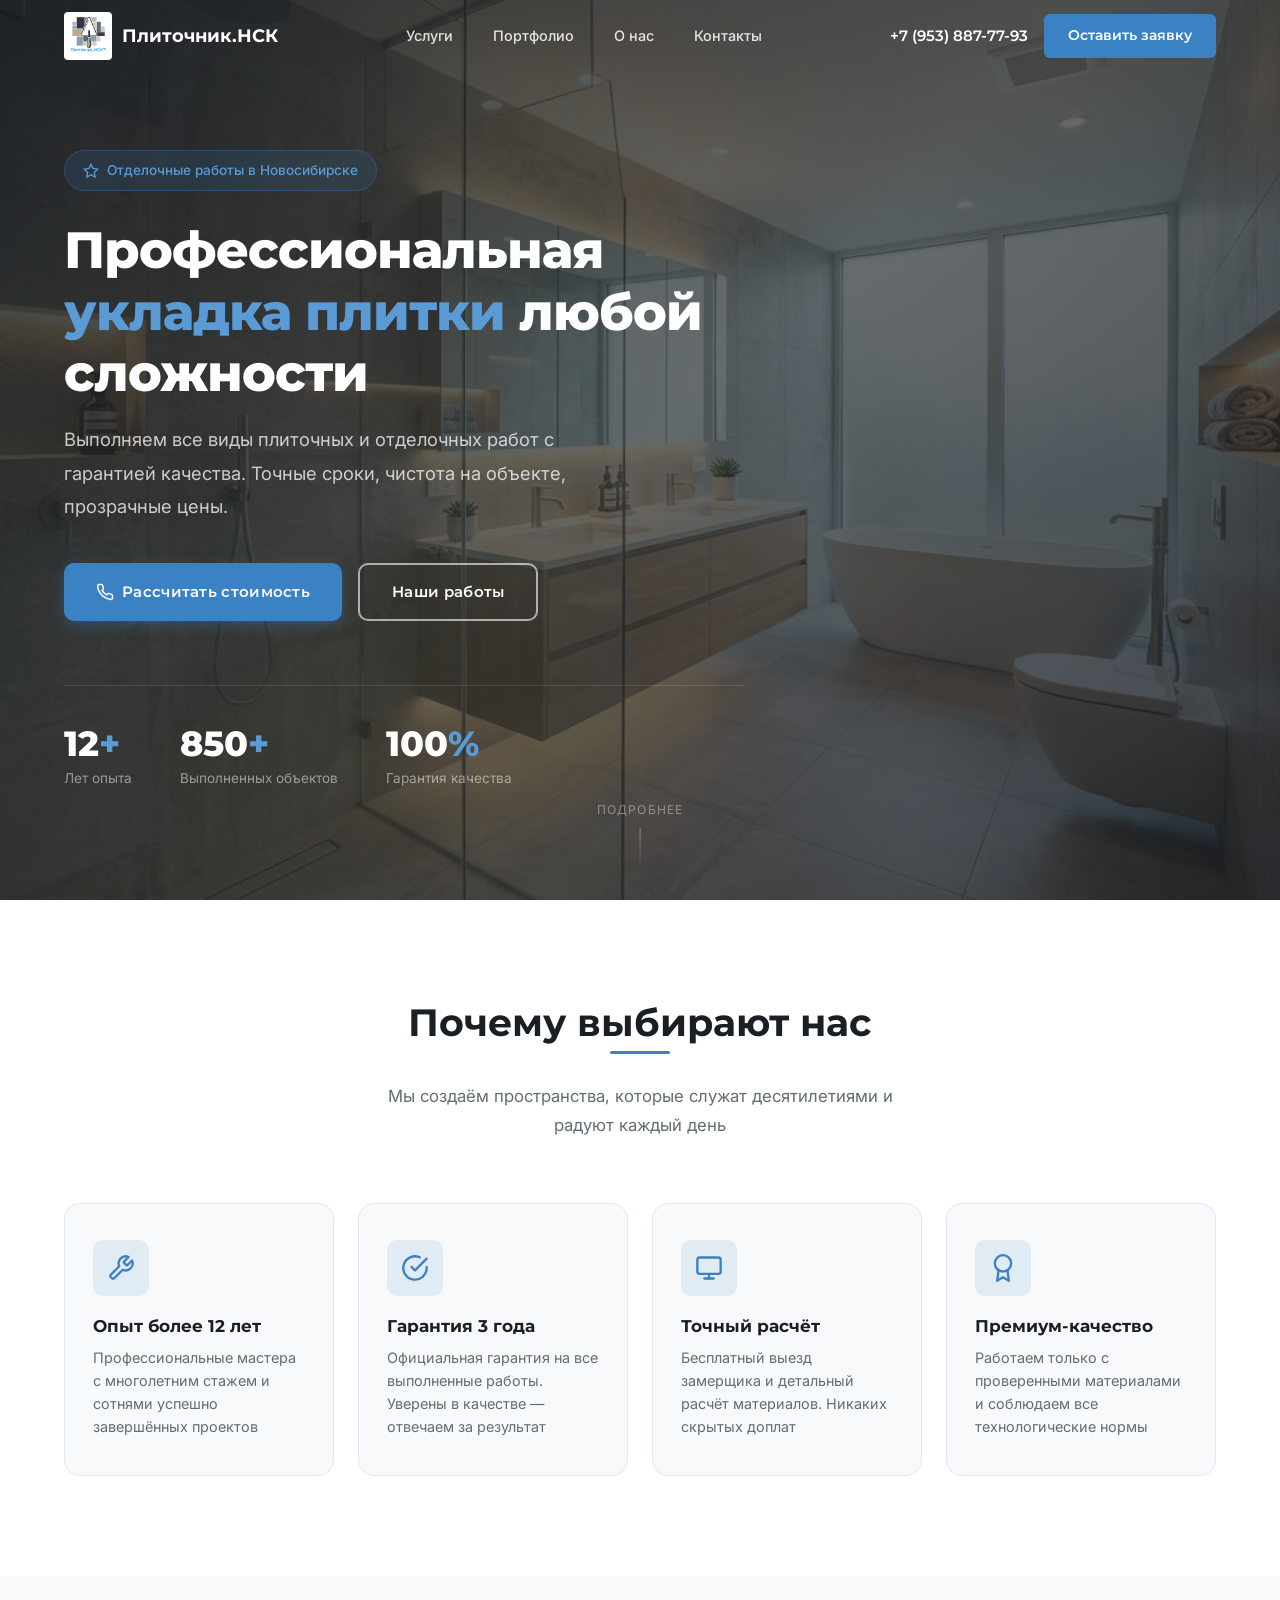
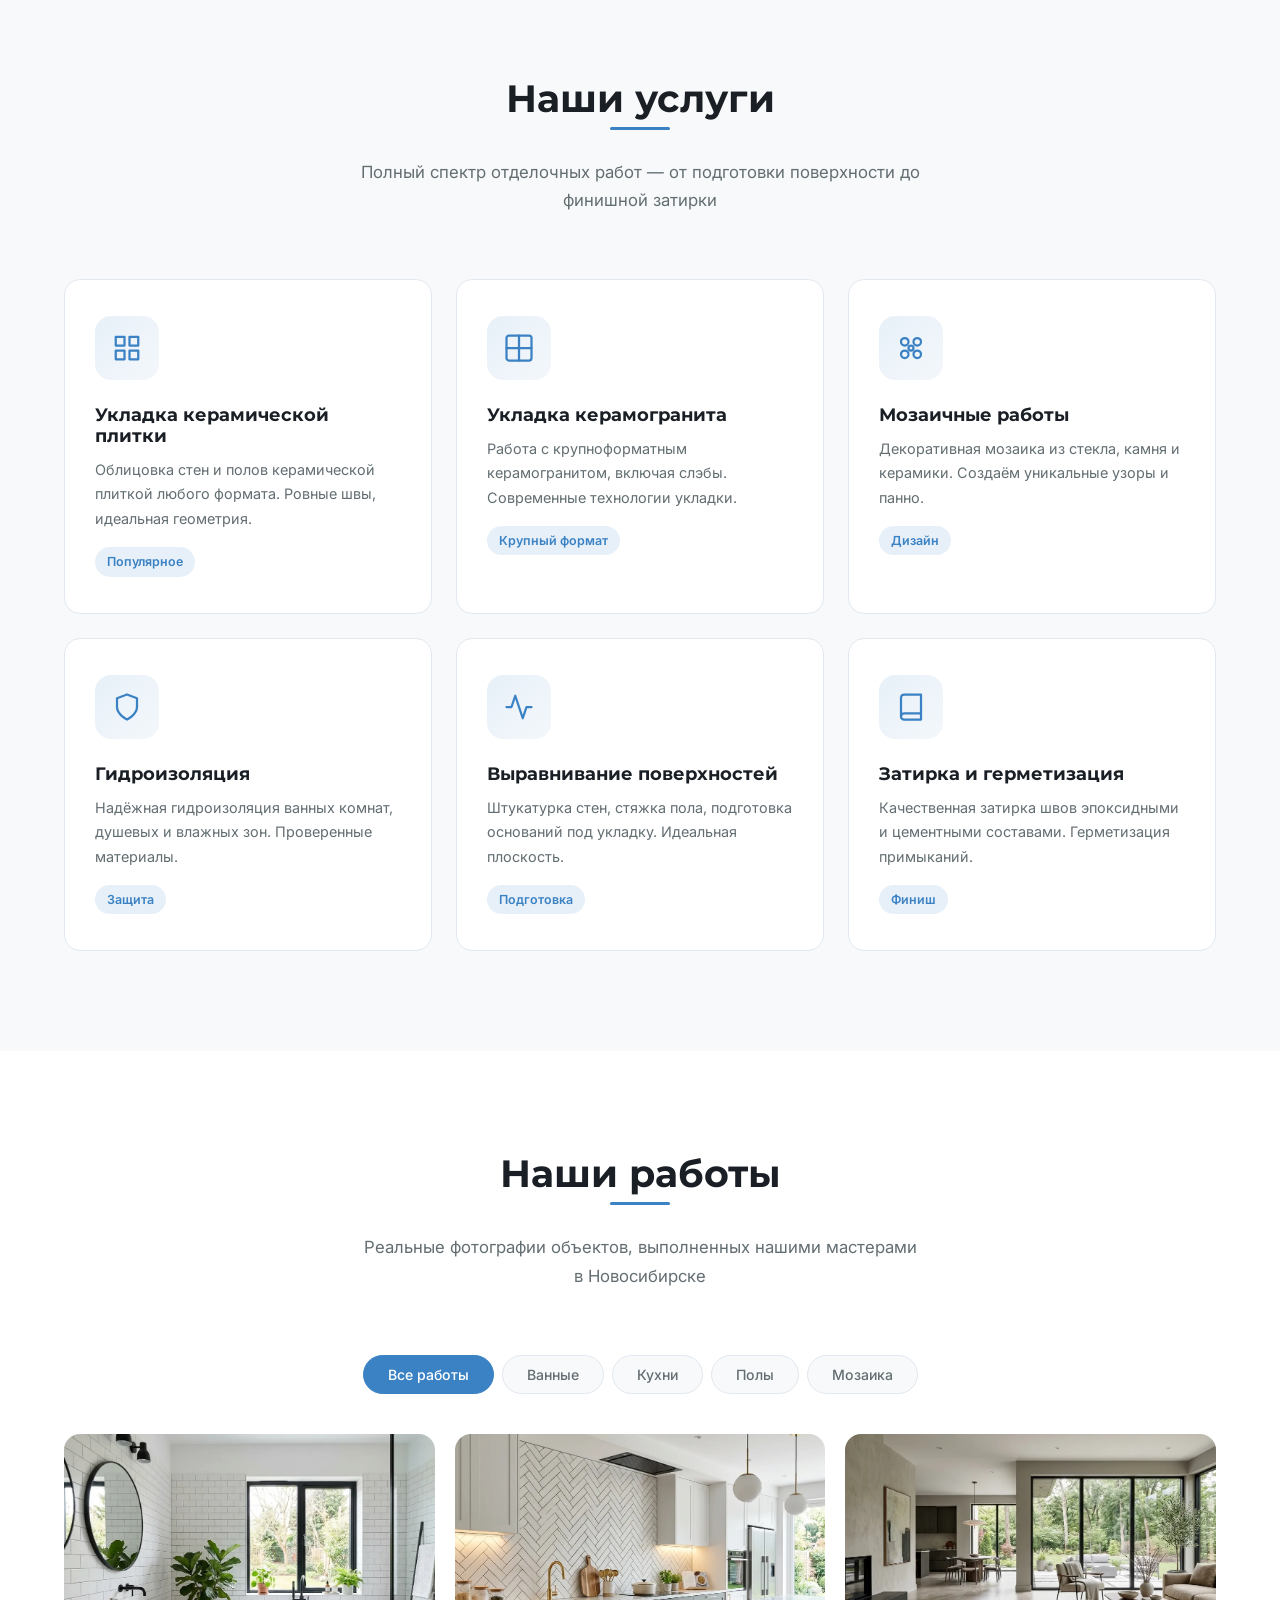
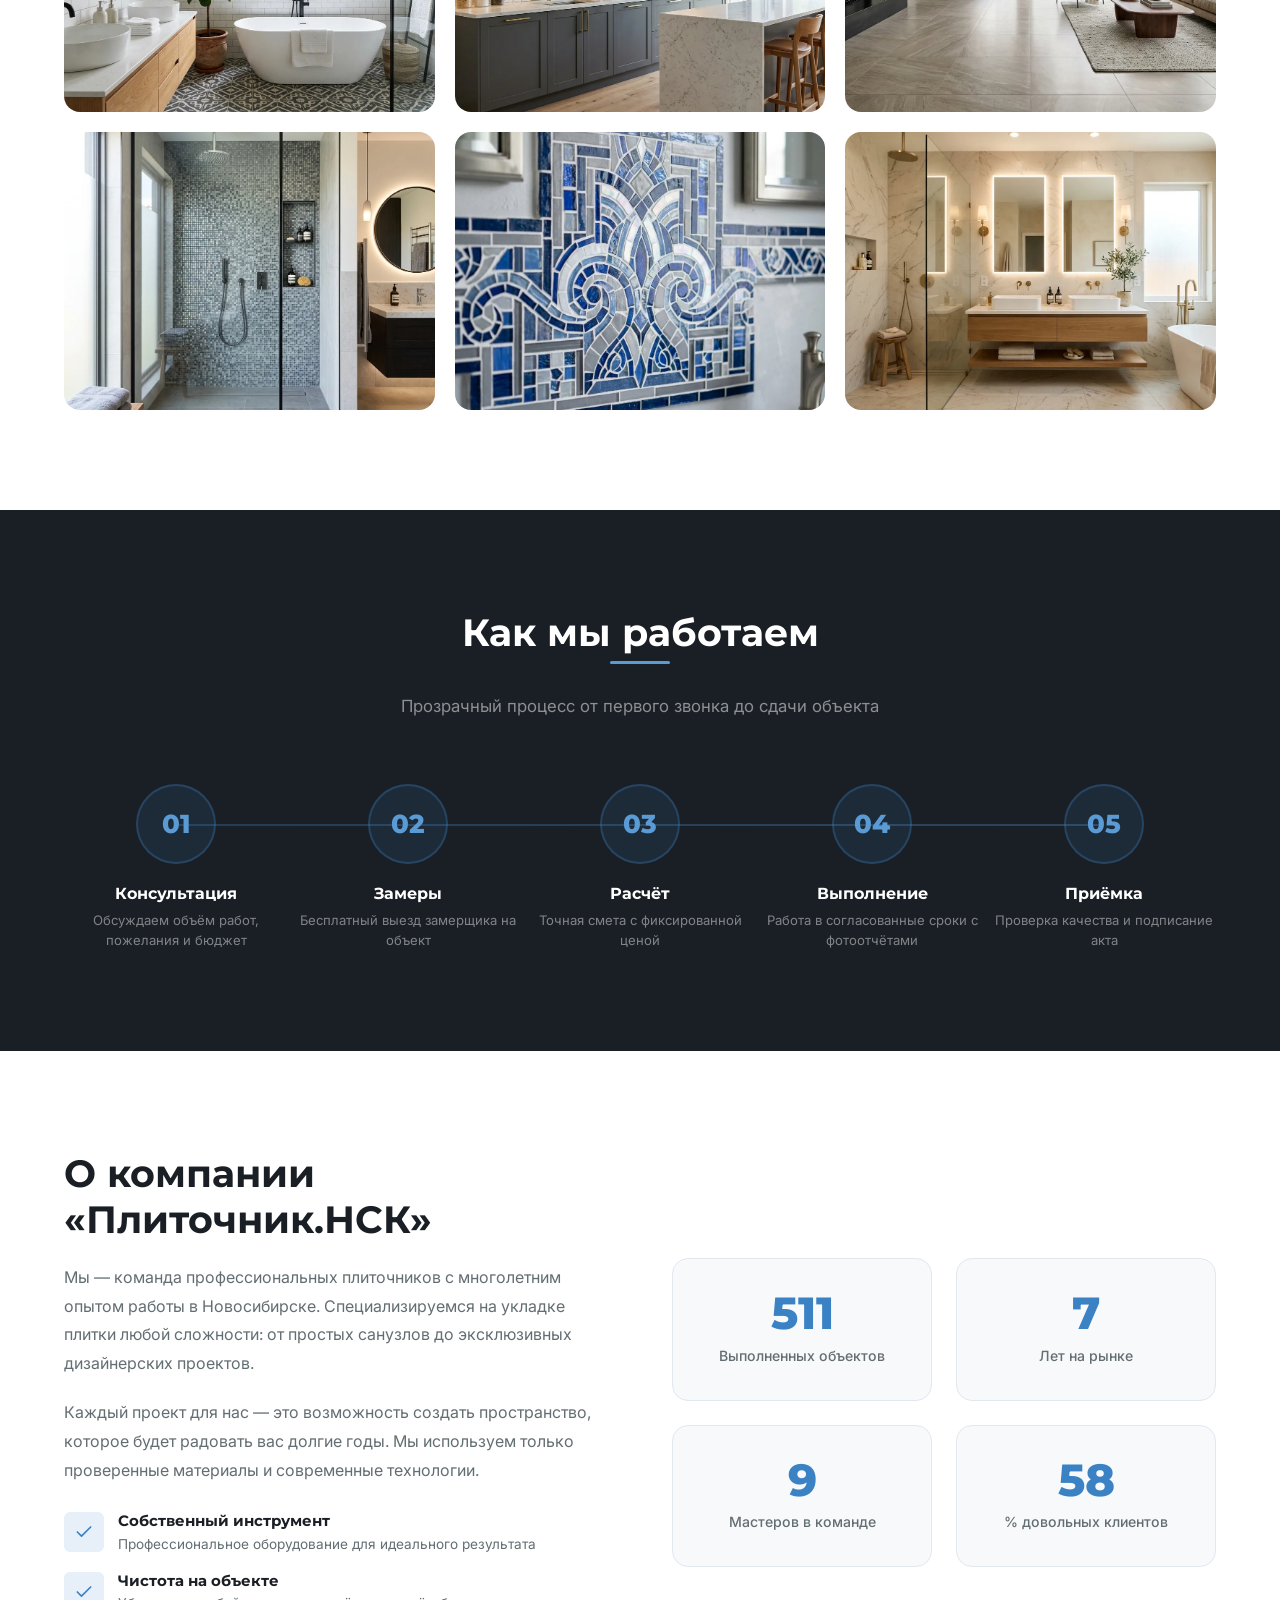
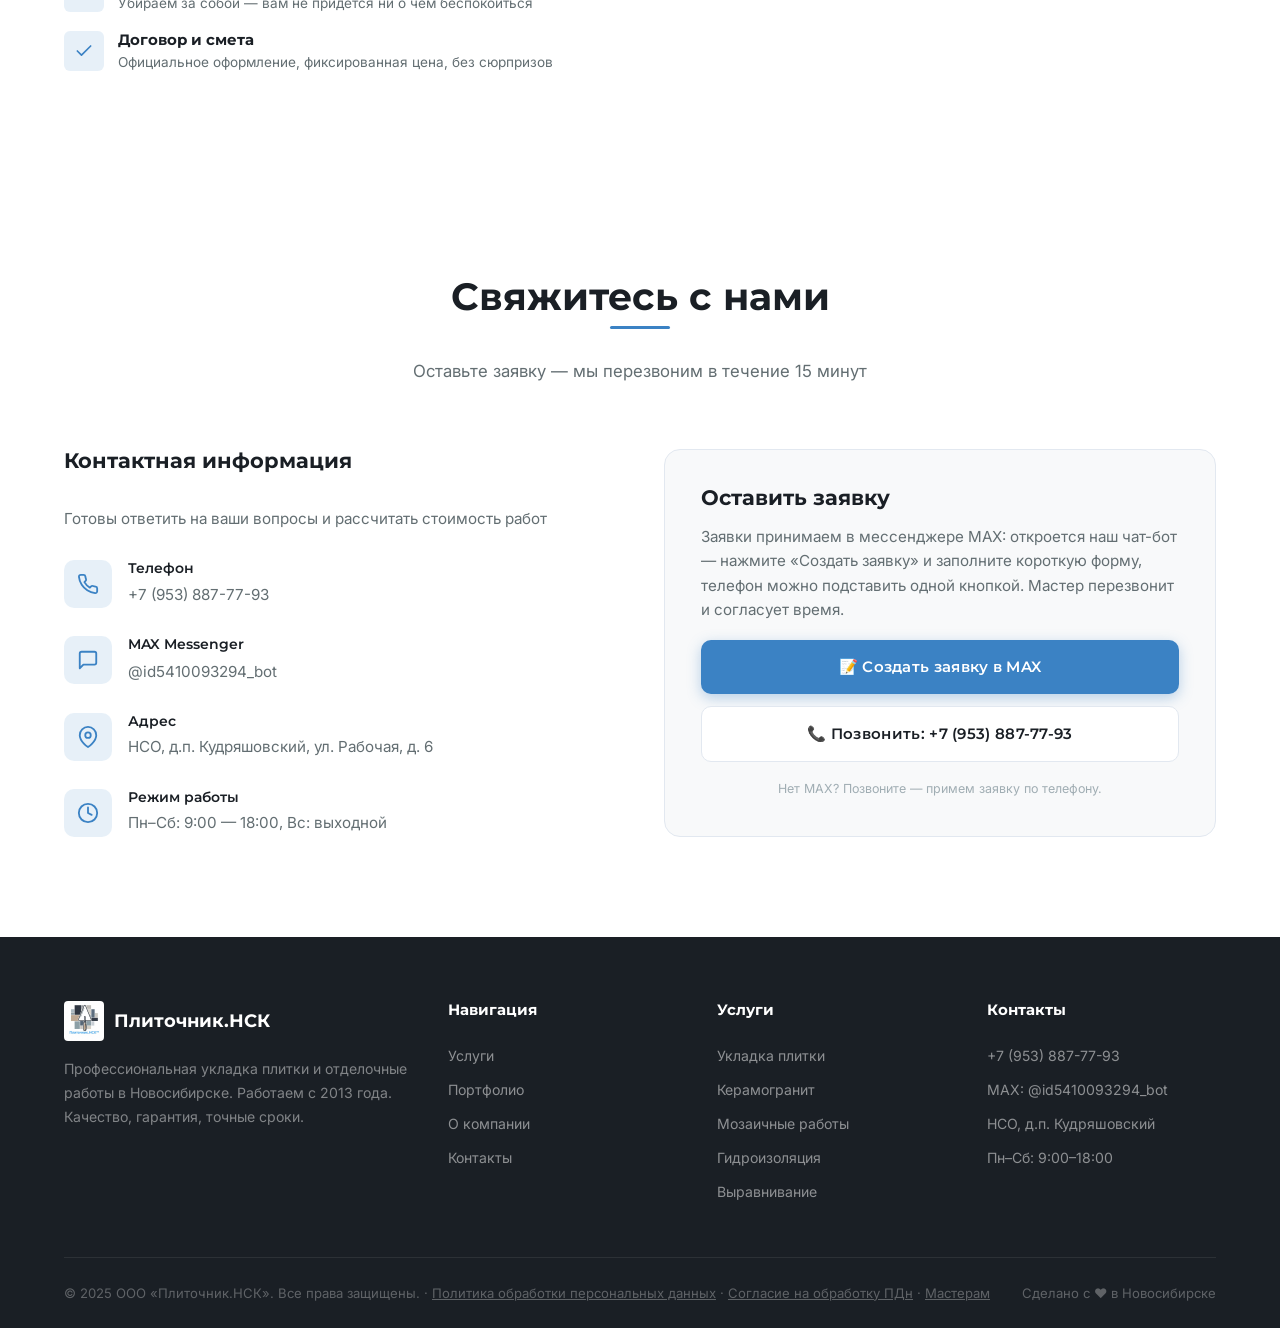
==== commit b612f457: "Site buttons: plain MAX bot link instead of ?startapp (CDN WAF 403); canonical URLs to www Co-Author" ====
--- a/index.html
+++ b/index.html
@@ -8,9 +8,9 @@
   <meta property="og:title" content="Плиточник.НСК — Профессиональная укладка плитки в Новосибирске">
   <meta property="og:description" content="Качественные отделочные работы в Новосибирске. Укладка плитки, керамогранита, мозаики. Опыт более 10 лет.">
   <meta property="og:type" content="website">
-  <link rel="canonical" href="https://xn--h1aagabnceg1af5d.xn--p1ai/">
-  <meta property="og:url" content="https://xn--h1aagabnceg1af5d.xn--p1ai/">
-  <meta property="og:image" content="https://xn--h1aagabnceg1af5d.xn--p1ai/assets/og-image.jpg">
+  <link rel="canonical" href="https://www.xn--h1aagabnceg1af5d.xn--p1ai/">
+  <meta property="og:url" content="https://www.xn--h1aagabnceg1af5d.xn--p1ai/">
+  <meta property="og:image" content="https://www.xn--h1aagabnceg1af5d.xn--p1ai/assets/og-image.jpg">
   <meta property="og:image:width" content="1200">
   <meta property="og:image:height" content="630">
   <meta property="og:locale" content="ru_RU">
@@ -21,9 +21,9 @@
     "@type": "HomeAndConstructionBusiness",
     "name": "Плиточник.НСК",
     "description": "Профессиональная укладка плитки, керамогранита и мозаики в Новосибирске и области.",
-    "url": "https://xn--h1aagabnceg1af5d.xn--p1ai/",
-    "logo": "https://xn--h1aagabnceg1af5d.xn--p1ai/assets/logo.jpg",
-    "image": "https://xn--h1aagabnceg1af5d.xn--p1ai/assets/og-image.jpg",
+    "url": "https://www.xn--h1aagabnceg1af5d.xn--p1ai/",
+    "logo": "https://www.xn--h1aagabnceg1af5d.xn--p1ai/assets/logo.jpg",
+    "image": "https://www.xn--h1aagabnceg1af5d.xn--p1ai/assets/og-image.jpg",
     "telephone": "+79538877793",
     "address": {
       "@type": "PostalAddress",
@@ -96,7 +96,7 @@
         <p class="hero-text">Выполняем все виды плиточных и отделочных работ с гарантией качества. Точные сроки, чистота на объекте, прозрачные цены.</p>
 
         <div class="hero-buttons">
-          <a href="https://max.ru/id5410093294_bot?startapp=order" target="_blank" rel="noopener" class="btn btn-primary">
+          <a href="https://max.ru/id5410093294_bot" target="_blank" rel="noopener" class="btn btn-primary">
             <svg width="18" height="18" viewBox="0 0 24 24" fill="none" stroke="currentColor" stroke-width="2"><path d="M22 16.92v3a2 2 0 01-2.18 2 19.79 19.79 0 01-8.63-3.07 19.5 19.5 0 01-6-6A19.79 19.79 0 012.12 4.18 2 2 0 014.11 2h3a2 2 0 012 1.72c.127.96.361 1.903.7 2.81a2 2 0 01-.45 2.11L8.09 9.91a16 16 0 006 6l1.27-1.27a2 2 0 012.11-.45c.907.339 1.85.573 2.81.7A2 2 0 0122 16.92z"/></svg>
             Рассчитать стоимость
           </a>
@@ -470,10 +470,8 @@
 
         <div class="contact-form contact-cta reveal reveal-delay-2">
           <h3>Оставить заявку</h3>
-          <p class="contact-cta-text">Заявки принимаем в мессенджере MAX: откроется короткая форма, телефон можно подставить одной кнопкой. Мастер перезвонит и согласует время.</p>
-          <a href="https://max.ru/id5410093294_bot?startapp=order" target="_blank" rel="noopener" class="btn btn-primary">📐 Заказать замер / расчёт</a>
-          <a href="https://max.ru/id5410093294_bot?startapp=husband" target="_blank" rel="noopener" class="btn btn-light">🔧 Муж на час</a>
-          <a href="https://max.ru/id5410093294_bot" target="_blank" rel="noopener" class="btn btn-light">💬 Написать в чат-бот</a>
+          <p class="contact-cta-text">Заявки принимаем в мессенджере MAX: откроется наш чат-бот — нажмите «Создать заявку» и заполните короткую форму, телефон можно подставить одной кнопкой. Мастер перезвонит и согласует время.</p>
+          <a href="https://max.ru/id5410093294_bot" target="_blank" rel="noopener" class="btn btn-primary">📝 Создать заявку в MAX</a>
           <a href="tel:+79538877793" class="btn btn-light">📞 Позвонить: +7 (953) 887-77-93</a>
           <p class="form-note">Нет MAX? Позвоните — примем заявку по телефону.</p>
         </div>
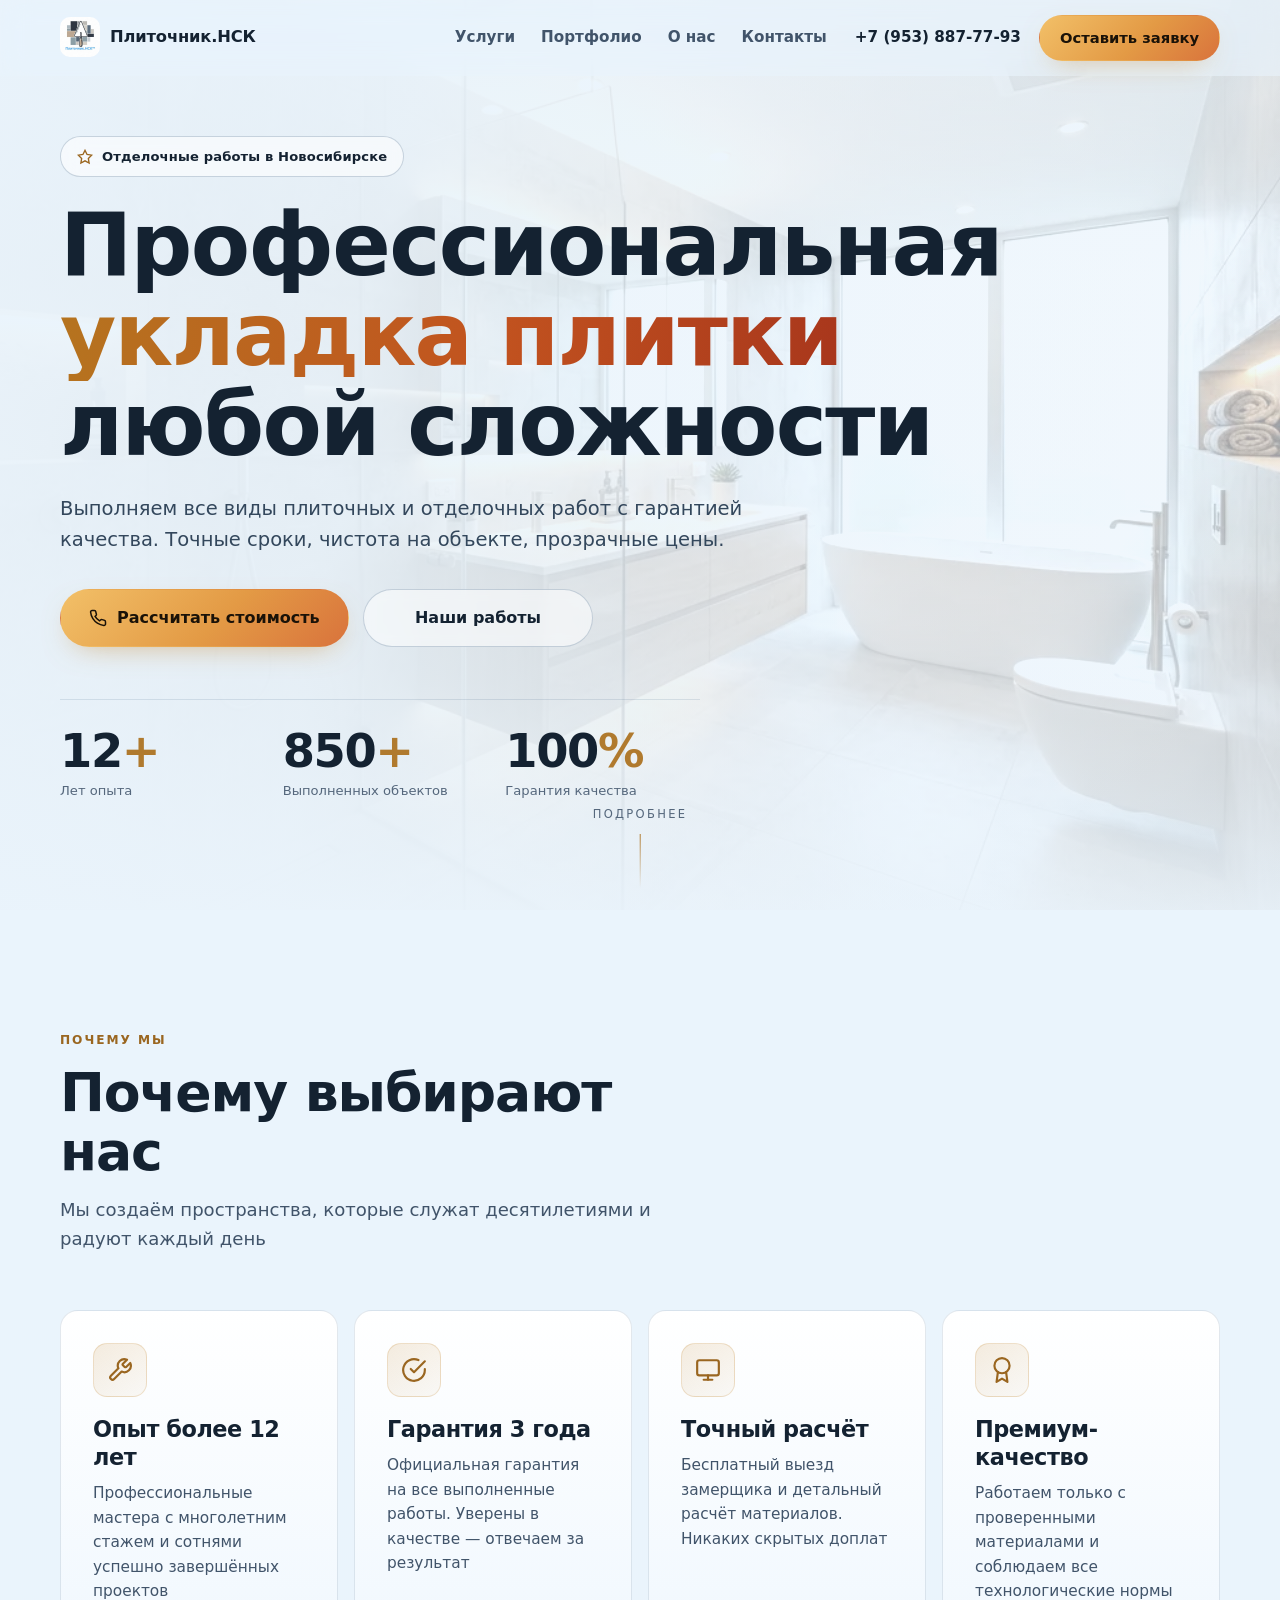
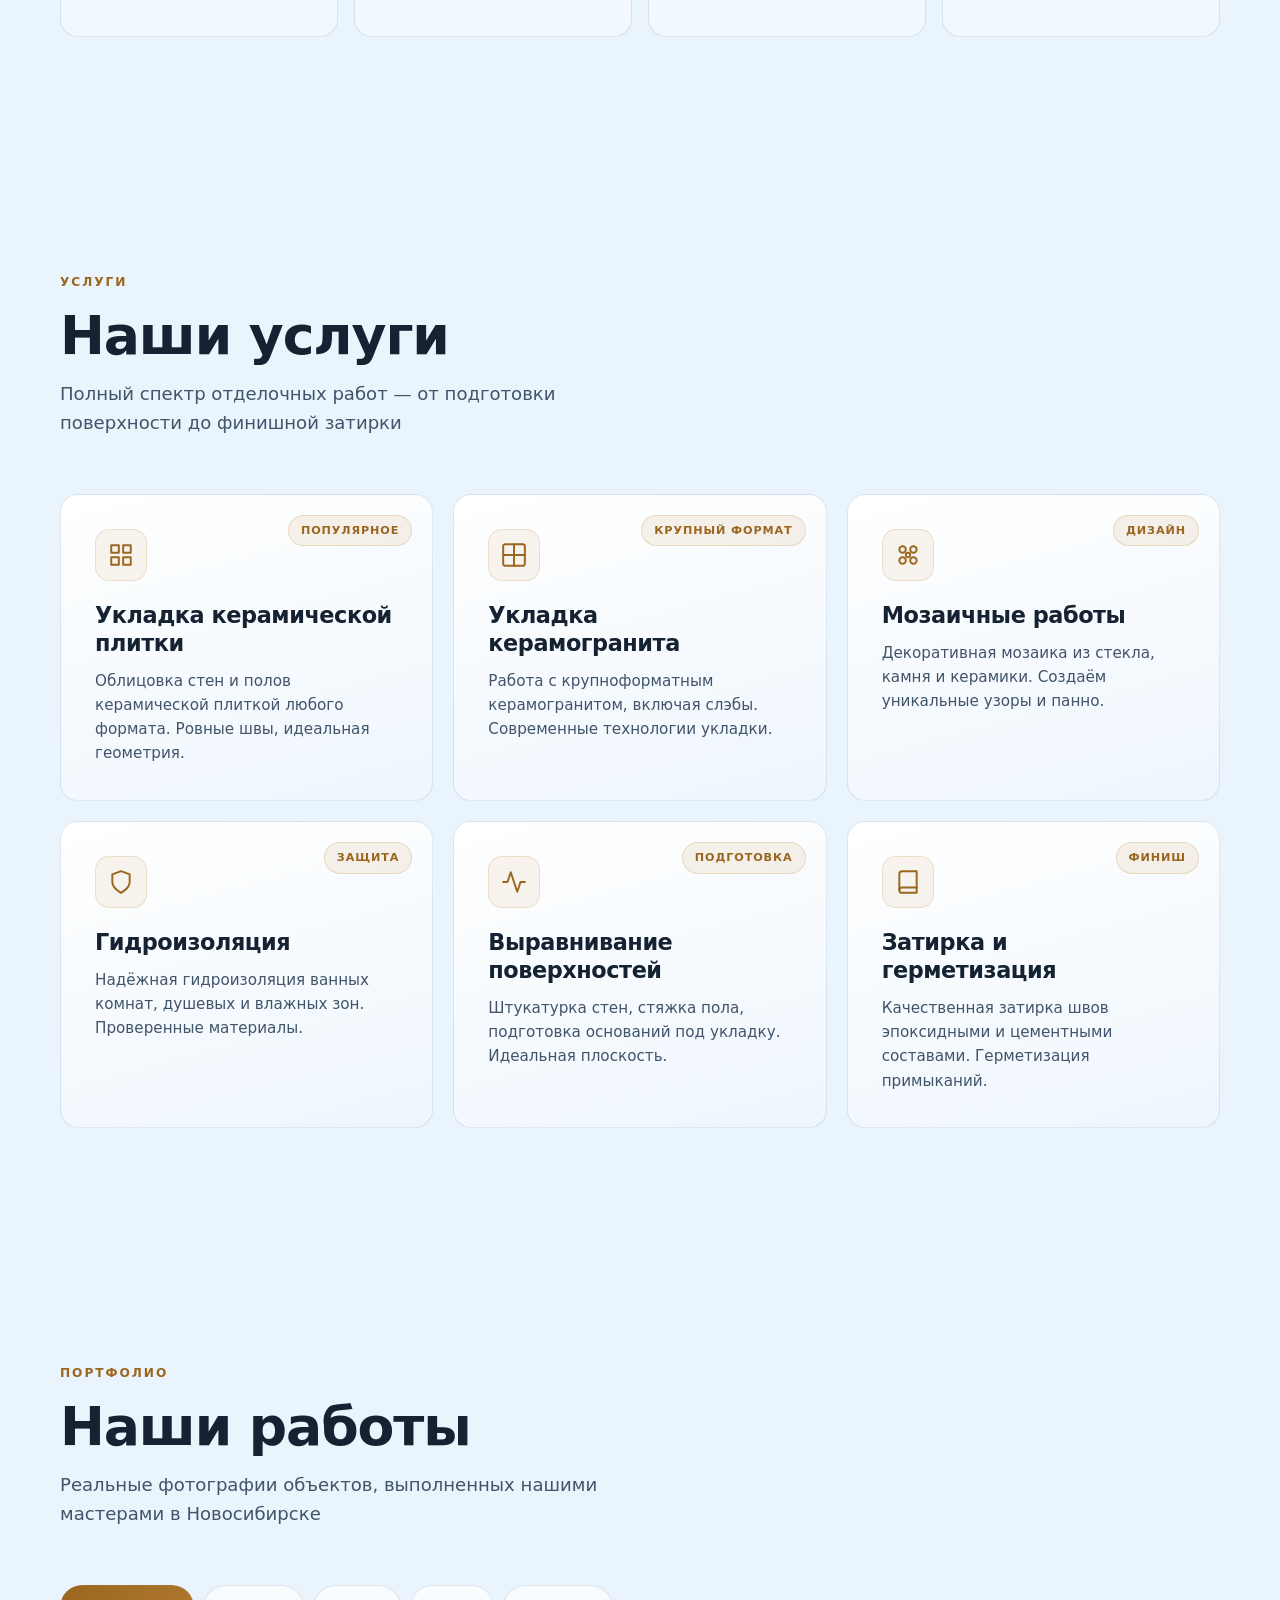
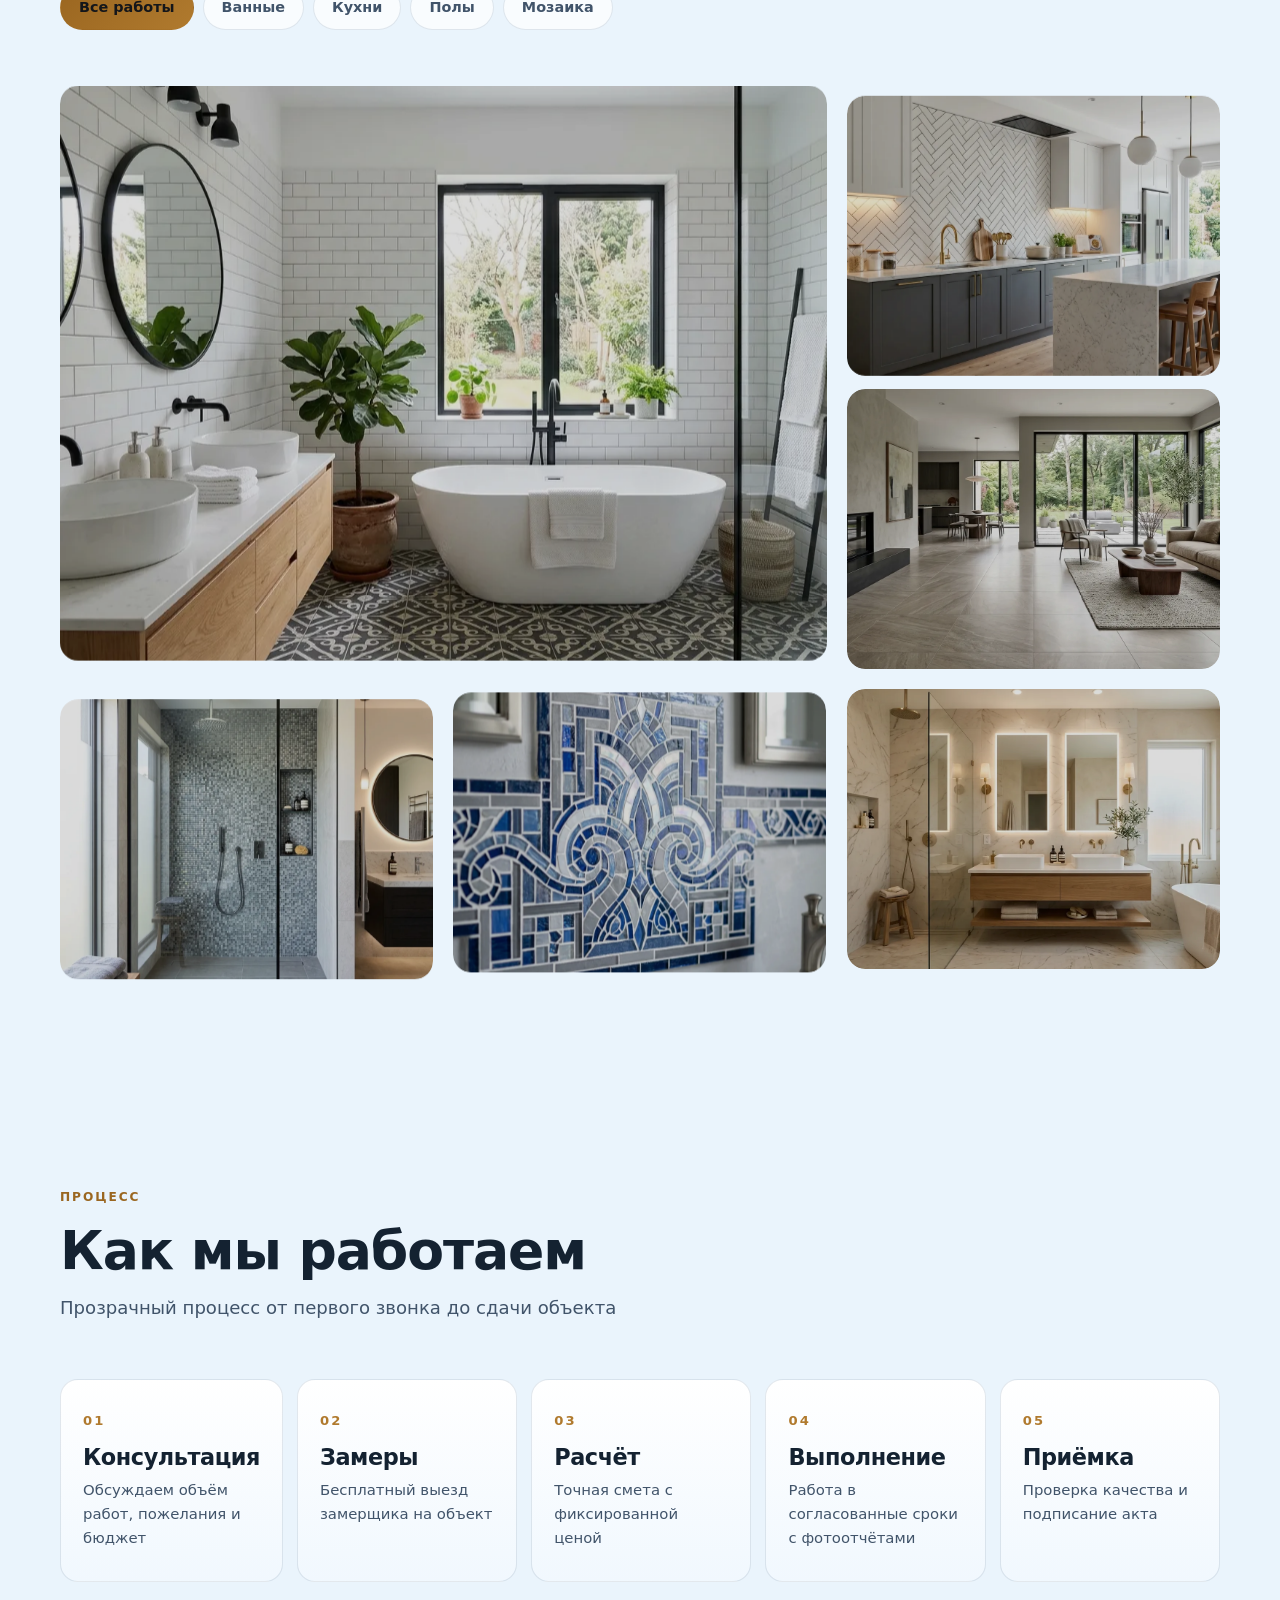
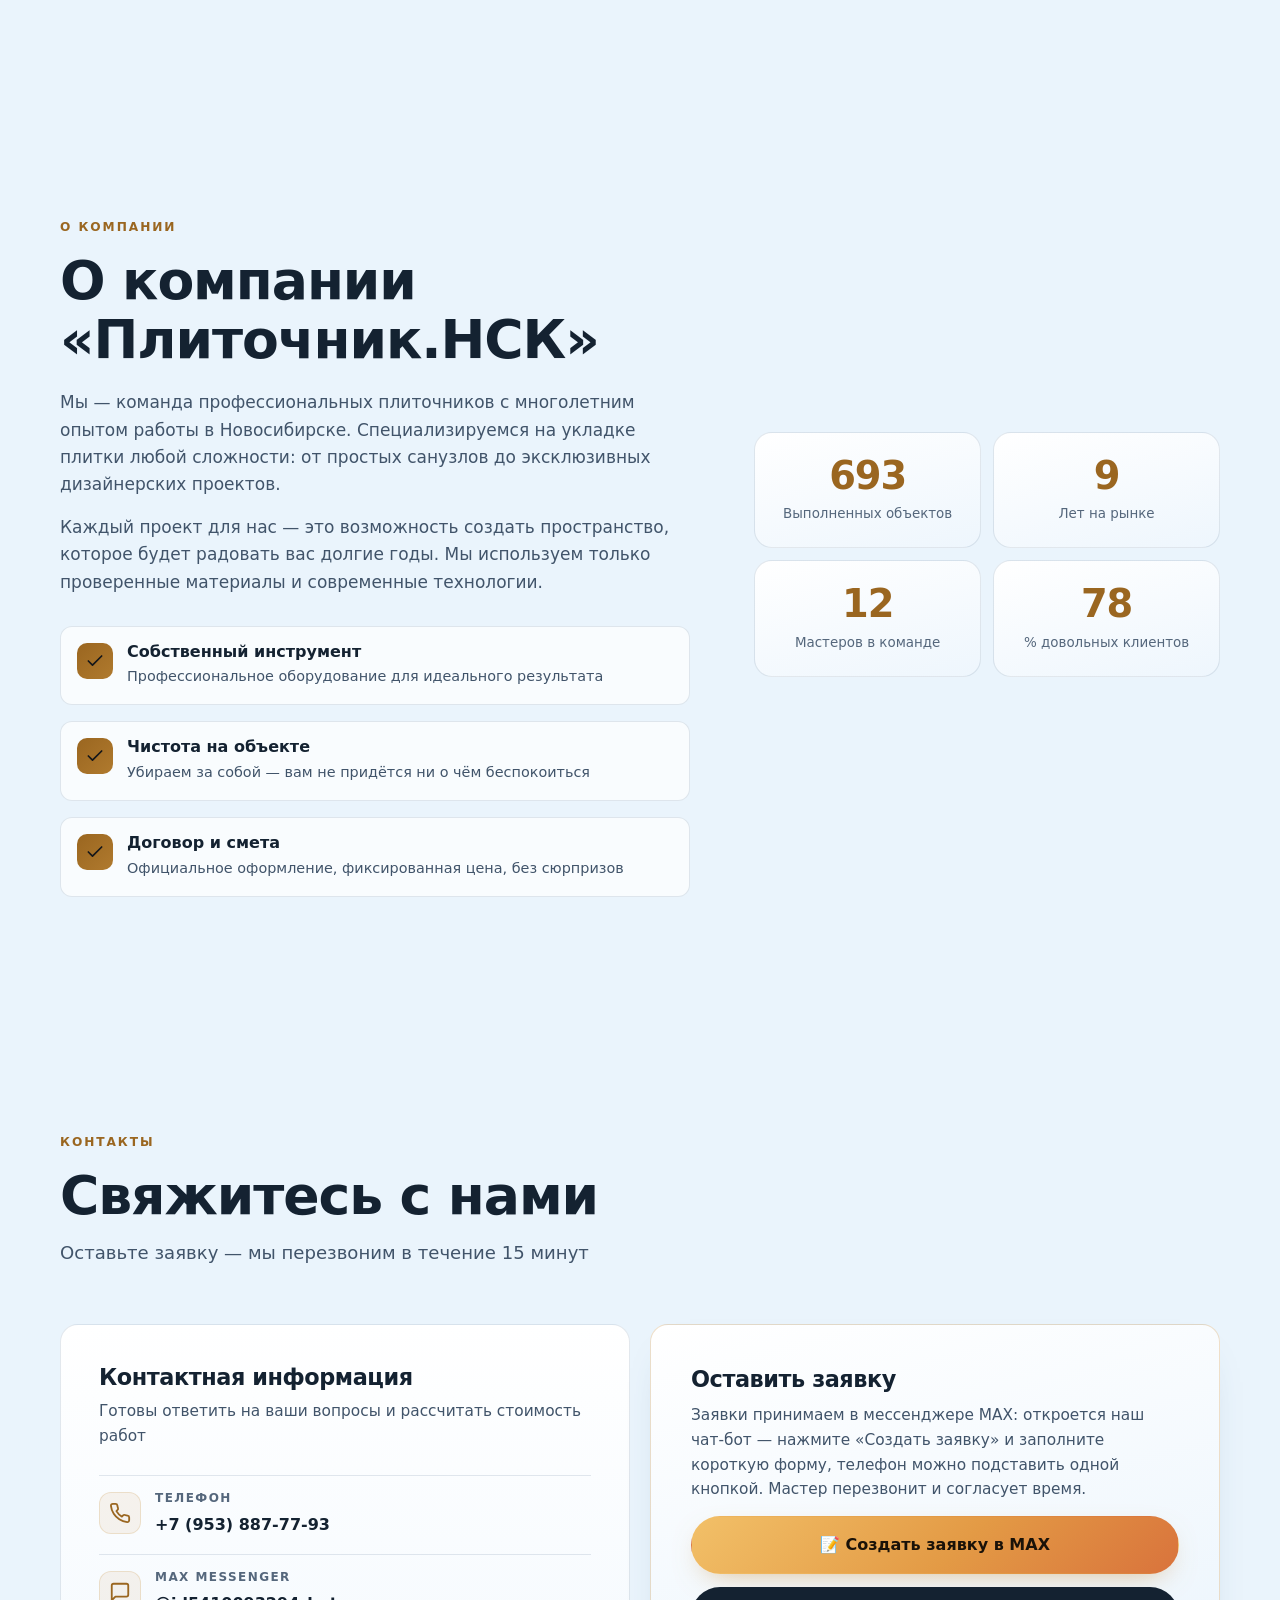
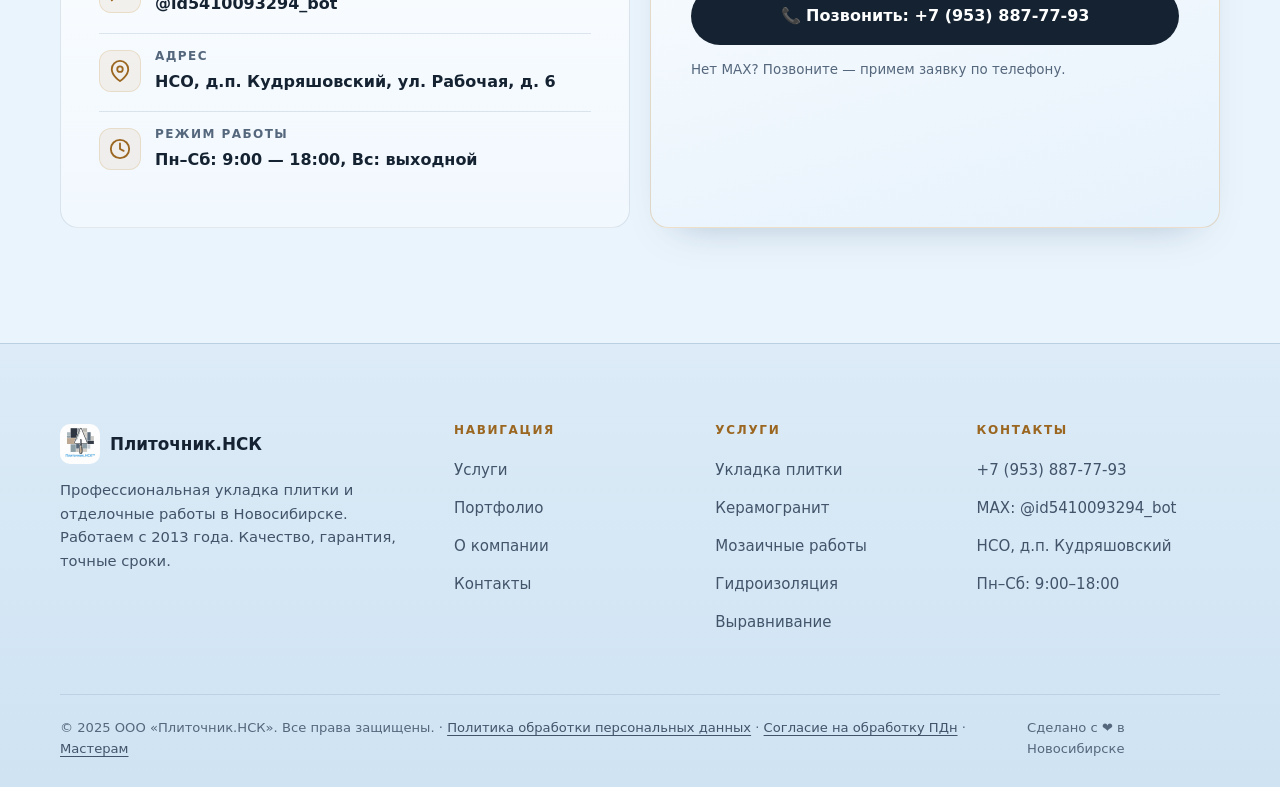
==== commit 983a57e3: "Redesign: light-blue theme with neon 3D tile hero (Three.js) Approved variant 5: Three.js hero with " ====
--- a/index.html
+++ b/index.html
@@ -1,5 +1,5 @@
 <!DOCTYPE html>
-<html lang="ru">
+<html lang="ru" class="no-js">
 <head>
   <meta charset="UTF-8">
   <meta name="viewport" content="width=device-width, initial-scale=1.0">
@@ -15,6 +15,7 @@
   <meta property="og:image:height" content="630">
   <meta property="og:locale" content="ru_RU">
   <meta name="twitter:card" content="summary_large_image">
+  <meta name="theme-color" content="#101215">
   <script type="application/ld+json">
   {
     "@context": "https://schema.org",
@@ -45,18 +46,21 @@
   <title>Плиточник.НСК — Профессиональная укладка плитки в Новосибирске</title>
   <link rel="stylesheet" href="style.css">
   <link rel="icon" type="image/x-icon" href="assets/logo.jpg">
+  <link rel="preload" as="image" href="assets/hero-bg.webp" fetchpriority="high">
 </head>
 <body>
 
+  <a class="skip-link" href="#hero">Перейти к содержимому</a>
+
   <!-- ===== HEADER ===== -->
   <header class="header" id="header">
-    <div class="container">
+    <div class="container header-inner">
       <a href="#hero" class="header-logo">
-        <img src="assets/logo.jpg" alt="Логотип Плиточник.НСК">
+        <img src="assets/logo.jpg" alt="Логотип Плиточник.НСК" width="44" height="44">
         <span>Плиточник.НСК</span>
       </a>
 
-      <nav class="nav" id="nav">
+      <nav class="nav" id="nav" aria-label="Основная навигация">
         <a href="#services">Услуги</a>
         <a href="#portfolio">Портфолио</a>
         <a href="#about">О нас</a>
@@ -65,29 +69,32 @@
 
       <div class="header-cta">
         <a href="tel:+79538877793" class="header-phone">+7 (953) 887-77-93</a>
-        <a href="#contact" class="header-btn">Оставить заявку</a>
-      </div>
-
-      <div class="burger" id="burger">
+        <a href="#contact" class="btn btn-primary btn-sm">Оставить заявку</a>
+      </div>
+
+      <button class="burger" id="burger" type="button" aria-label="Открыть меню" aria-expanded="false" aria-controls="nav">
         <span></span>
         <span></span>
         <span></span>
-      </div>
+      </button>
     </div>
   </header>
 
   <div class="nav-overlay" id="navOverlay"></div>
 
   <!-- ===== HERO ===== -->
-  <section class="hero" id="hero">
-    <div class="hero-bg">
-      <img src="assets/hero-bg.webp" width="1024" height="1024" alt="Интерьер с плиткой" loading="eager">
+  <section class="hero" id="hero" tabindex="-1">
+    <!-- WebGL-сцена (ленивая инициализация). Статичный фон — базовый слой. -->
+    <div class="hero-media" aria-hidden="true">
+      <div class="hero-canvas" id="heroCanvas"></div>
+      <img class="hero-fallback" src="assets/hero-bg.webp" width="1024" height="1024" alt="" loading="eager" decoding="async">
+      <div class="hero-veil"></div>
     </div>
 
     <div class="container">
       <div class="hero-content">
         <div class="hero-badge">
-          <svg width="16" height="16" viewBox="0 0 24 24" fill="none" stroke="currentColor" stroke-width="2"><path d="M12 2L15.09 8.26L22 9.27L17 14.14L18.18 21.02L12 17.77L5.82 21.02L7 14.14L2 9.27L8.91 8.26L12 2Z"/></svg>
+          <svg width="16" height="16" viewBox="0 0 24 24" fill="none" stroke="currentColor" stroke-width="2" aria-hidden="true"><path d="M12 2L15.09 8.26L22 9.27L17 14.14L18.18 21.02L12 17.77L5.82 21.02L7 14.14L2 9.27L8.91 8.26L12 2Z"/></svg>
           Отделочные работы в Новосибирске
         </div>
 
@@ -97,7 +104,7 @@
 
         <div class="hero-buttons">
           <a href="https://max.ru/id5410093294_bot" target="_blank" rel="noopener" class="btn btn-primary">
-            <svg width="18" height="18" viewBox="0 0 24 24" fill="none" stroke="currentColor" stroke-width="2"><path d="M22 16.92v3a2 2 0 01-2.18 2 19.79 19.79 0 01-8.63-3.07 19.5 19.5 0 01-6-6A19.79 19.79 0 012.12 4.18 2 2 0 014.11 2h3a2 2 0 012 1.72c.127.96.361 1.903.7 2.81a2 2 0 01-.45 2.11L8.09 9.91a16 16 0 006 6l1.27-1.27a2 2 0 012.11-.45c.907.339 1.85.573 2.81.7A2 2 0 0122 16.92z"/></svg>
+            <svg width="18" height="18" viewBox="0 0 24 24" fill="none" stroke="currentColor" stroke-width="2" aria-hidden="true"><path d="M22 16.92v3a2 2 0 01-2.18 2 19.79 19.79 0 01-8.63-3.07 19.5 19.5 0 01-6-6A19.79 19.79 0 012.12 4.18 2 2 0 014.11 2h3a2 2 0 012 1.72c.127.96.361 1.903.7 2.81a2 2 0 01-.45 2.11L8.09 9.91a16 16 0 006 6l1.27-1.27a2 2 0 012.11-.45c.907.339 1.85.573 2.81.7A2 2 0 0122 16.92z"/></svg>
             Рассчитать стоимость
           </a>
           <a href="#portfolio" class="btn btn-outline">Наши работы</a>
@@ -105,22 +112,22 @@
 
         <div class="hero-stats">
           <div class="hero-stat">
-            <div class="hero-stat-number" data-target="12">0<span>+</span></div>
+            <div class="hero-stat-number" data-target="12">12<span>+</span></div>
             <div class="hero-stat-label">Лет опыта</div>
           </div>
           <div class="hero-stat">
-            <div class="hero-stat-number" data-target="850">0<span>+</span></div>
+            <div class="hero-stat-number" data-target="850">850<span>+</span></div>
             <div class="hero-stat-label">Выполненных объектов</div>
           </div>
           <div class="hero-stat">
-            <div class="hero-stat-number" data-target="100">0<span>%</span></div>
+            <div class="hero-stat-number" data-target="100">100<span>%</span></div>
             <div class="hero-stat-label">Гарантия качества</div>
           </div>
         </div>
       </div>
     </div>
 
-    <div class="hero-scroll">
+    <div class="hero-scroll" aria-hidden="true">
       <span>Подробнее</span>
       <div class="hero-scroll-line"></div>
     </div>
@@ -130,42 +137,43 @@
   <section class="section advantages" id="advantages">
     <div class="container">
       <div class="section-header reveal">
+        <span class="eyebrow">Почему мы</span>
         <h2>Почему выбирают нас</h2>
         <p>Мы создаём пространства, которые служат десятилетиями и радуют каждый день</p>
       </div>
 
       <div class="advantages-grid">
-        <div class="advantage-card reveal reveal-delay-1">
-          <div class="advantage-icon">
-            <svg width="28" height="28" viewBox="0 0 24 24" fill="none" stroke="currentColor" stroke-width="2" stroke-linecap="round" stroke-linejoin="round"><path d="M14.7 6.3a1 1 0 000 1.4l1.6 1.6a1 1 0 001.4 0l3.77-3.77a6 6 0 01-7.94 7.94l-6.91 6.91a2.12 2.12 0 01-3-3l6.91-6.91a6 6 0 017.94-7.94l-3.76 3.76z"/></svg>
+        <article class="advantage-card reveal reveal-delay-1">
+          <div class="advantage-icon" aria-hidden="true">
+            <svg width="26" height="26" viewBox="0 0 24 24" fill="none" stroke="currentColor" stroke-width="2" stroke-linecap="round" stroke-linejoin="round"><path d="M14.7 6.3a1 1 0 000 1.4l1.6 1.6a2 2 0 001.4 0l3.77-3.77a6 6 0 01-7.94 7.94l-6.91 6.91a2.12 2.12 0 01-3-3l6.91-6.91a6 6 0 017.94-7.94l-3.76 3.76z"/></svg>
           </div>
           <h3>Опыт более 12 лет</h3>
           <p>Профессиональные мастера с многолетним стажем и сотнями успешно завершённых проектов</p>
-        </div>
-
-        <div class="advantage-card reveal reveal-delay-2">
-          <div class="advantage-icon">
-            <svg width="28" height="28" viewBox="0 0 24 24" fill="none" stroke="currentColor" stroke-width="2" stroke-linecap="round" stroke-linejoin="round"><path d="M22 11.08V12a10 10 0 11-5.93-9.14"/><polyline points="22 4 12 14.01 9 11.01"/></svg>
+        </article>
+
+        <article class="advantage-card reveal reveal-delay-2">
+          <div class="advantage-icon" aria-hidden="true">
+            <svg width="26" height="26" viewBox="0 0 24 24" fill="none" stroke="currentColor" stroke-width="2" stroke-linecap="round" stroke-linejoin="round"><path d="M22 11.08V12a10 10 0 11-5.93-9.14"/><polyline points="22 4 12 14.01 9 11.01"/></svg>
           </div>
           <h3>Гарантия 3 года</h3>
           <p>Официальная гарантия на все выполненные работы. Уверены в качестве — отвечаем за результат</p>
-        </div>
-
-        <div class="advantage-card reveal reveal-delay-3">
-          <div class="advantage-icon">
-            <svg width="28" height="28" viewBox="0 0 24 24" fill="none" stroke="currentColor" stroke-width="2" stroke-linecap="round" stroke-linejoin="round"><rect x="2" y="3" width="20" height="14" rx="2" ry="2"/><line x1="8" y1="21" x2="16" y2="21"/><line x1="12" y1="17" x2="12" y2="21"/></svg>
+        </article>
+
+        <article class="advantage-card reveal reveal-delay-3">
+          <div class="advantage-icon" aria-hidden="true">
+            <svg width="26" height="26" viewBox="0 0 24 24" fill="none" stroke="currentColor" stroke-width="2" stroke-linecap="round" stroke-linejoin="round"><rect x="2" y="3" width="20" height="14" rx="2" ry="2"/><line x1="8" y1="21" x2="16" y2="21"/><line x1="12" y1="17" x2="12" y2="21"/></svg>
           </div>
           <h3>Точный расчёт</h3>
           <p>Бесплатный выезд замерщика и детальный расчёт материалов. Никаких скрытых доплат</p>
-        </div>
-
-        <div class="advantage-card reveal reveal-delay-4">
-          <div class="advantage-icon">
-            <svg width="28" height="28" viewBox="0 0 24 24" fill="none" stroke="currentColor" stroke-width="2" stroke-linecap="round" stroke-linejoin="round"><circle cx="12" cy="8" r="7"/><polyline points="8.21 13.89 7 23 12 20 17 23 15.79 13.88"/></svg>
+        </article>
+
+        <article class="advantage-card reveal reveal-delay-4">
+          <div class="advantage-icon" aria-hidden="true">
+            <svg width="26" height="26" viewBox="0 0 24 24" fill="none" stroke="currentColor" stroke-width="2" stroke-linecap="round" stroke-linejoin="round"><circle cx="12" cy="8" r="7"/><polyline points="8.21 13.89 7 23 12 20 17 23 15.79 13.88"/></svg>
           </div>
           <h3>Премиум-качество</h3>
           <p>Работаем только с проверенными материалами и соблюдаем все технологические нормы</p>
-        </div>
+        </article>
       </div>
     </div>
   </section>
@@ -174,64 +182,65 @@
   <section class="section services" id="services">
     <div class="container">
       <div class="section-header reveal">
+        <span class="eyebrow">Услуги</span>
         <h2>Наши услуги</h2>
         <p>Полный спектр отделочных работ — от подготовки поверхности до финишной затирки</p>
       </div>
 
       <div class="services-grid">
-        <div class="service-card reveal reveal-delay-1">
-          <div class="service-icon">
+        <article class="service-card tilt reveal reveal-delay-1">
+          <div class="service-icon" aria-hidden="true">
             <svg viewBox="0 0 24 24"><rect x="3" y="3" width="7" height="7"/><rect x="14" y="3" width="7" height="7"/><rect x="3" y="14" width="7" height="7"/><rect x="14" y="14" width="7" height="7"/></svg>
           </div>
           <h3>Укладка керамической плитки</h3>
           <p>Облицовка стен и полов керамической плиткой любого формата. Ровные швы, идеальная геометрия.</p>
           <span class="service-tag">Популярное</span>
-        </div>
-
-        <div class="service-card reveal reveal-delay-2">
-          <div class="service-icon">
+        </article>
+
+        <article class="service-card tilt reveal reveal-delay-2">
+          <div class="service-icon" aria-hidden="true">
             <svg viewBox="0 0 24 24"><rect x="2" y="2" width="20" height="20" rx="2"/><line x1="2" y1="12" x2="22" y2="12"/><line x1="12" y1="2" x2="12" y2="22"/></svg>
           </div>
           <h3>Укладка керамогранита</h3>
           <p>Работа с крупноформатным керамогранитом, включая слэбы. Современные технологии укладки.</p>
           <span class="service-tag">Крупный формат</span>
-        </div>
-
-        <div class="service-card reveal reveal-delay-3">
-          <div class="service-icon">
+        </article>
+
+        <article class="service-card tilt reveal reveal-delay-3">
+          <div class="service-icon" aria-hidden="true">
             <svg viewBox="0 0 24 24"><circle cx="7" cy="7" r="3"/><circle cx="17" cy="7" r="3"/><circle cx="7" cy="17" r="3"/><circle cx="17" cy="17" r="3"/><circle cx="12" cy="12" r="2"/></svg>
           </div>
           <h3>Мозаичные работы</h3>
           <p>Декоративная мозаика из стекла, камня и керамики. Создаём уникальные узоры и панно.</p>
           <span class="service-tag">Дизайн</span>
-        </div>
-
-        <div class="service-card reveal reveal-delay-1">
-          <div class="service-icon">
+        </article>
+
+        <article class="service-card tilt reveal reveal-delay-1">
+          <div class="service-icon" aria-hidden="true">
             <svg viewBox="0 0 24 24"><path d="M12 22s8-4 8-10V5l-8-3-8 3v7c0 6 8 10 8 10z"/></svg>
           </div>
           <h3>Гидроизоляция</h3>
           <p>Надёжная гидроизоляция ванных комнат, душевых и влажных зон. Проверенные материалы.</p>
           <span class="service-tag">Защита</span>
-        </div>
-
-        <div class="service-card reveal reveal-delay-2">
-          <div class="service-icon">
+        </article>
+
+        <article class="service-card tilt reveal reveal-delay-2">
+          <div class="service-icon" aria-hidden="true">
             <svg viewBox="0 0 24 24"><polyline points="22 12 18 12 15 21 9 3 6 12 2 12"/></svg>
           </div>
           <h3>Выравнивание поверхностей</h3>
           <p>Штукатурка стен, стяжка пола, подготовка оснований под укладку. Идеальная плоскость.</p>
           <span class="service-tag">Подготовка</span>
-        </div>
-
-        <div class="service-card reveal reveal-delay-3">
-          <div class="service-icon">
+        </article>
+
+        <article class="service-card tilt reveal reveal-delay-3">
+          <div class="service-icon" aria-hidden="true">
             <svg viewBox="0 0 24 24"><path d="M4 19.5A2.5 2.5 0 016.5 17H20"/><path d="M6.5 2H20v20H6.5A2.5 2.5 0 014 19.5v-15A2.5 2.5 0 016.5 2z"/></svg>
           </div>
           <h3>Затирка и герметизация</h3>
           <p>Качественная затирка швов эпоксидными и цементными составами. Герметизация примыканий.</p>
           <span class="service-tag">Финиш</span>
-        </div>
+        </article>
       </div>
     </div>
   </section>
@@ -240,73 +249,86 @@
   <section class="section portfolio" id="portfolio">
     <div class="container">
       <div class="section-header reveal">
+        <span class="eyebrow">Портфолио</span>
         <h2>Наши работы</h2>
         <p>Реальные фотографии объектов, выполненных нашими мастерами в Новосибирске</p>
       </div>
 
-      <div class="portfolio-filters reveal">
-        <button class="filter-btn active" data-filter="all">Все работы</button>
-        <button class="filter-btn" data-filter="bathroom">Ванные</button>
-        <button class="filter-btn" data-filter="kitchen">Кухни</button>
-        <button class="filter-btn" data-filter="floor">Полы</button>
-        <button class="filter-btn" data-filter="mosaic">Мозаика</button>
-      </div>
-
-      <div class="portfolio-grid">
-        <div class="portfolio-item reveal reveal-delay-1" data-category="bathroom" id="portfolio-item-1">
-          <img src="assets/portfolio-1.webp" width="1024" height="1024" alt="Ванная комната с плиткой" loading="lazy">
-          <div class="portfolio-overlay">
-            <h3>Ванная комната</h3>
-            <p>Укладка subway-плитки, геометрический пол</p>
-          </div>
-        </div>
-
-        <div class="portfolio-item reveal reveal-delay-2" data-category="kitchen" id="portfolio-item-2">
-          <img src="assets/portfolio-2.webp" width="1024" height="1024" alt="Кухонный фартук" loading="lazy">
-          <div class="portfolio-overlay">
-            <h3>Кухонный фартук</h3>
-            <p>Керамическая плитка, раскладка «ёлочка»</p>
-          </div>
-        </div>
-
-        <div class="portfolio-item reveal reveal-delay-3" data-category="floor" id="portfolio-item-3">
-          <img src="assets/portfolio-3.webp" width="1024" height="1024" alt="Напольное покрытие" loading="lazy">
-          <div class="portfolio-overlay">
-            <h3>Напольный керамогранит</h3>
-            <p>Крупноформатные плиты, бесшовная укладка</p>
-          </div>
-        </div>
-
-        <div class="portfolio-item reveal reveal-delay-1" data-category="bathroom" id="portfolio-item-4">
-          <img src="assets/portfolio-4.webp" width="1024" height="1024" alt="Душевая зона" loading="lazy">
-          <div class="portfolio-overlay">
-            <h3>Душевая зона</h3>
-            <p>Мозаика и крупноформат, гидроизоляция</p>
-          </div>
-        </div>
-
-        <div class="portfolio-item reveal reveal-delay-2" data-category="mosaic" id="portfolio-item-5">
-          <img src="assets/portfolio-5.webp" width="1024" height="1024" alt="Мозаичное панно" loading="lazy">
-          <div class="portfolio-overlay">
-            <h3>Декоративная мозаика</h3>
-            <p>Стеклянная мозаика, авторский дизайн</p>
-          </div>
-        </div>
-
-        <div class="portfolio-item reveal reveal-delay-3" data-category="bathroom" id="portfolio-item-6">
-          <img src="assets/portfolio-6.webp" width="1024" height="1024" alt="Современная ванная" loading="lazy">
-          <div class="portfolio-overlay">
-            <h3>Современная ванная</h3>
-            <p>Керамогранит под мрамор, двойной умывальник</p>
-          </div>
-        </div>
+      <div class="portfolio-filters reveal" role="group" aria-label="Фильтр работ">
+        <button class="filter-btn active" data-filter="all" type="button" aria-pressed="true">Все работы</button>
+        <button class="filter-btn" data-filter="bathroom" type="button" aria-pressed="false">Ванные</button>
+        <button class="filter-btn" data-filter="kitchen" type="button" aria-pressed="false">Кухни</button>
+        <button class="filter-btn" data-filter="floor" type="button" aria-pressed="false">Полы</button>
+        <button class="filter-btn" data-filter="mosaic" type="button" aria-pressed="false">Мозаика</button>
+      </div>
+
+      <div class="portfolio-grid" id="portfolioGrid">
+        <figure class="portfolio-item depth reveal reveal-delay-1" data-category="bathroom" id="portfolio-item-1" data-depth="0.04">
+          <button class="portfolio-open" type="button">
+            <img src="assets/portfolio-1.webp" width="1024" height="1024" alt="Ванная комната с плиткой" loading="lazy" decoding="async">
+            <span class="portfolio-overlay">
+              <span class="portfolio-title">Ванная комната</span>
+              <span class="portfolio-desc">Укладка subway-плитки, геометрический пол</span>
+            </span>
+          </button>
+        </figure>
+
+        <figure class="portfolio-item depth reveal reveal-delay-2" data-category="kitchen" id="portfolio-item-2" data-depth="0.07">
+          <button class="portfolio-open" type="button">
+            <img src="assets/portfolio-2.webp" width="1024" height="1024" alt="Кухонный фартук" loading="lazy" decoding="async">
+            <span class="portfolio-overlay">
+              <span class="portfolio-title">Кухонный фартук</span>
+              <span class="portfolio-desc">Керамическая плитка, раскладка «ёлочка»</span>
+            </span>
+          </button>
+        </figure>
+
+        <figure class="portfolio-item depth reveal reveal-delay-3" data-category="floor" id="portfolio-item-3" data-depth="0.05">
+          <button class="portfolio-open" type="button">
+            <img src="assets/portfolio-3.webp" width="1024" height="1024" alt="Напольное покрытие" loading="lazy" decoding="async">
+            <span class="portfolio-overlay">
+              <span class="portfolio-title">Напольный керамогранит</span>
+              <span class="portfolio-desc">Крупноформатные плиты, бесшовная укладка</span>
+            </span>
+          </button>
+        </figure>
+
+        <figure class="portfolio-item depth reveal reveal-delay-1" data-category="bathroom" id="portfolio-item-4" data-depth="0.08">
+          <button class="portfolio-open" type="button">
+            <img src="assets/portfolio-4.webp" width="1024" height="1024" alt="Душевая зона" loading="lazy" decoding="async">
+            <span class="portfolio-overlay">
+              <span class="portfolio-title">Душевая зона</span>
+              <span class="portfolio-desc">Мозаика и крупноформат, гидроизоляция</span>
+            </span>
+          </button>
+        </figure>
+
+        <figure class="portfolio-item depth reveal reveal-delay-2" data-category="mosaic" id="portfolio-item-5" data-depth="0.06">
+          <button class="portfolio-open" type="button">
+            <img src="assets/portfolio-5.webp" width="1024" height="1024" alt="Мозаичное панно" loading="lazy" decoding="async">
+            <span class="portfolio-overlay">
+              <span class="portfolio-title">Декоративная мозаика</span>
+              <span class="portfolio-desc">Стеклянная мозаика, авторский дизайн</span>
+            </span>
+          </button>
+        </figure>
+
+        <figure class="portfolio-item depth reveal reveal-delay-3" data-category="bathroom" id="portfolio-item-6" data-depth="0.05">
+          <button class="portfolio-open" type="button">
+            <img src="assets/portfolio-6.webp" width="1024" height="1024" alt="Современная ванная" loading="lazy" decoding="async">
+            <span class="portfolio-overlay">
+              <span class="portfolio-title">Современная ванная</span>
+              <span class="portfolio-desc">Керамогранит под мрамор, двойной умывальник</span>
+            </span>
+          </button>
+        </figure>
       </div>
     </div>
   </section>
 
   <!-- Lightbox -->
-  <div class="lightbox" id="lightbox">
-    <button class="lightbox-close" id="lightboxClose">&times;</button>
+  <div class="lightbox" id="lightbox" role="dialog" aria-modal="true" aria-label="Просмотр фотографии" hidden>
+    <button class="lightbox-close" id="lightboxClose" type="button" aria-label="Закрыть просмотр">&times;</button>
     <img src="" alt="Увеличенное фото" id="lightboxImg">
   </div>
 
@@ -314,40 +336,41 @@
   <section class="section process" id="process">
     <div class="container">
       <div class="section-header reveal">
+        <span class="eyebrow">Процесс</span>
         <h2>Как мы работаем</h2>
         <p>Прозрачный процесс от первого звонка до сдачи объекта</p>
       </div>
 
       <div class="process-steps">
-        <div class="process-step reveal reveal-delay-1">
-          <div class="process-step-number">01</div>
+        <article class="process-step reveal reveal-delay-1">
+          <div class="process-step-number" aria-hidden="true">01</div>
           <h3>Консультация</h3>
           <p>Обсуждаем объём работ, пожелания и бюджет</p>
-        </div>
-
-        <div class="process-step reveal reveal-delay-2">
-          <div class="process-step-number">02</div>
+        </article>
+
+        <article class="process-step reveal reveal-delay-2">
+          <div class="process-step-number" aria-hidden="true">02</div>
           <h3>Замеры</h3>
           <p>Бесплатный выезд замерщика на объект</p>
-        </div>
-
-        <div class="process-step reveal reveal-delay-3">
-          <div class="process-step-number">03</div>
+        </article>
+
+        <article class="process-step reveal reveal-delay-3">
+          <div class="process-step-number" aria-hidden="true">03</div>
           <h3>Расчёт</h3>
           <p>Точная смета с фиксированной ценой</p>
-        </div>
-
-        <div class="process-step reveal reveal-delay-4">
-          <div class="process-step-number">04</div>
+        </article>
+
+        <article class="process-step reveal reveal-delay-4">
+          <div class="process-step-number" aria-hidden="true">04</div>
           <h3>Выполнение</h3>
           <p>Работа в согласованные сроки с фотоотчётами</p>
-        </div>
-
-        <div class="process-step reveal reveal-delay-5">
-          <div class="process-step-number">05</div>
+        </article>
+
+        <article class="process-step reveal reveal-delay-5">
+          <div class="process-step-number" aria-hidden="true">05</div>
           <h3>Приёмка</h3>
           <p>Проверка качества и подписание акта</p>
-        </div>
+        </article>
       </div>
     </div>
   </section>
@@ -357,13 +380,14 @@
     <div class="container">
       <div class="about-wrapper">
         <div class="about-content reveal">
+          <span class="eyebrow">О компании</span>
           <h2>О компании «Плиточник.НСК»</h2>
           <p>Мы — команда профессиональных плиточников с многолетним опытом работы в Новосибирске. Специализируемся на укладке плитки любой сложности: от простых санузлов до эксклюзивных дизайнерских проектов.</p>
           <p>Каждый проект для нас — это возможность создать пространство, которое будет радовать вас долгие годы. Мы используем только проверенные материалы и современные технологии.</p>
 
           <div class="about-features">
             <div class="about-feature">
-              <div class="about-feature-icon">
+              <div class="about-feature-icon" aria-hidden="true">
                 <svg width="20" height="20" viewBox="0 0 24 24" fill="none" stroke="currentColor" stroke-width="2" stroke-linecap="round" stroke-linejoin="round"><polyline points="20 6 9 17 4 12"/></svg>
               </div>
               <div>
@@ -372,7 +396,7 @@
               </div>
             </div>
             <div class="about-feature">
-              <div class="about-feature-icon">
+              <div class="about-feature-icon" aria-hidden="true">
                 <svg width="20" height="20" viewBox="0 0 24 24" fill="none" stroke="currentColor" stroke-width="2" stroke-linecap="round" stroke-linejoin="round"><polyline points="20 6 9 17 4 12"/></svg>
               </div>
               <div>
@@ -381,7 +405,7 @@
               </div>
             </div>
             <div class="about-feature">
-              <div class="about-feature-icon">
+              <div class="about-feature-icon" aria-hidden="true">
                 <svg width="20" height="20" viewBox="0 0 24 24" fill="none" stroke="currentColor" stroke-width="2" stroke-linecap="round" stroke-linejoin="round"><polyline points="20 6 9 17 4 12"/></svg>
               </div>
               <div>
@@ -394,19 +418,19 @@
 
         <div class="about-stats reveal reveal-delay-2">
           <div class="about-stat">
-            <div class="about-stat-number" data-target="850">0</div>
+            <div class="about-stat-number" data-target="850">850</div>
             <div class="about-stat-label">Выполненных объектов</div>
           </div>
           <div class="about-stat">
-            <div class="about-stat-number" data-target="12">0</div>
+            <div class="about-stat-number" data-target="12">12</div>
             <div class="about-stat-label">Лет на рынке</div>
           </div>
           <div class="about-stat">
-            <div class="about-stat-number" data-target="15">0</div>
+            <div class="about-stat-number" data-target="15">15</div>
             <div class="about-stat-label">Мастеров в команде</div>
           </div>
           <div class="about-stat">
-            <div class="about-stat-number" data-target="98">0</div>
+            <div class="about-stat-number" data-target="98">98</div>
             <div class="about-stat-label">% довольных клиентов</div>
           </div>
         </div>
@@ -418,6 +442,7 @@
   <section class="section contact" id="contact">
     <div class="container">
       <div class="section-header reveal">
+        <span class="eyebrow">Контакты</span>
         <h2>Свяжитесь с нами</h2>
         <p>Оставьте заявку — мы перезвоним в течение 15 минут</p>
       </div>
@@ -428,7 +453,7 @@
           <p>Готовы ответить на ваши вопросы и рассчитать стоимость работ</p>
 
           <div class="contact-item">
-            <div class="contact-item-icon">
+            <div class="contact-item-icon" aria-hidden="true">
               <svg width="22" height="22" viewBox="0 0 24 24" fill="none" stroke="currentColor" stroke-width="2" stroke-linecap="round" stroke-linejoin="round"><path d="M22 16.92v3a2 2 0 01-2.18 2 19.79 19.79 0 01-8.63-3.07 19.5 19.5 0 01-6-6A19.79 19.79 0 012.12 4.18 2 2 0 014.11 2h3a2 2 0 012 1.72c.127.96.361 1.903.7 2.81a2 2 0 01-.45 2.11L8.09 9.91a16 16 0 006 6l1.27-1.27a2 2 0 012.11-.45c.907.339 1.85.573 2.81.7A2 2 0 0122 16.92z"/></svg>
             </div>
             <div class="contact-item-text">
@@ -438,17 +463,17 @@
           </div>
 
           <div class="contact-item">
-            <div class="contact-item-icon">
+            <div class="contact-item-icon" aria-hidden="true">
               <svg width="22" height="22" viewBox="0 0 24 24" fill="none" stroke="currentColor" stroke-width="2" stroke-linecap="round" stroke-linejoin="round"><path d="M21 15a2 2 0 0 1-2 2H7l-4 4V5a2 2 0 0 1 2-2h14a2 2 0 0 1 2 2z"/></svg>
             </div>
             <div class="contact-item-text">
               <h4>MAX Messenger</h4>
-              <a href="https://max.ru/id5410093294_bot" target="_blank">@id5410093294_bot</a>
+              <a href="https://max.ru/id5410093294_bot" target="_blank" rel="noopener">@id5410093294_bot</a>
             </div>
           </div>
 
           <div class="contact-item">
-            <div class="contact-item-icon">
+            <div class="contact-item-icon" aria-hidden="true">
               <svg width="22" height="22" viewBox="0 0 24 24" fill="none" stroke="currentColor" stroke-width="2" stroke-linecap="round" stroke-linejoin="round"><path d="M21 10c0 7-9 13-9 13s-9-6-9-13a9 9 0 0118 0z"/><circle cx="12" cy="10" r="3"/></svg>
             </div>
             <div class="contact-item-text">
@@ -458,7 +483,7 @@
           </div>
 
           <div class="contact-item">
-            <div class="contact-item-icon">
+            <div class="contact-item-icon" aria-hidden="true">
               <svg width="22" height="22" viewBox="0 0 24 24" fill="none" stroke="currentColor" stroke-width="2" stroke-linecap="round" stroke-linejoin="round"><circle cx="12" cy="12" r="10"/><polyline points="12 6 12 12 16 14"/></svg>
             </div>
             <div class="contact-item-text">
@@ -485,33 +510,33 @@
       <div class="footer-grid">
         <div class="footer-brand">
           <div class="footer-brand-header">
-            <img src="assets/logo.jpg" alt="Логотип">
+            <img src="assets/logo.jpg" alt="Логотип" width="40" height="40" loading="lazy">
             <span>Плиточник.НСК</span>
           </div>
           <p>Профессиональная укладка плитки и отделочные работы в Новосибирске. Работаем с 2013 года. Качество, гарантия, точные сроки.</p>
         </div>
 
-        <div class="footer-col">
+        <nav class="footer-col" aria-label="Навигация в подвале">
           <h4>Навигация</h4>
           <a href="#services">Услуги</a>
           <a href="#portfolio">Портфолио</a>
           <a href="#about">О компании</a>
           <a href="#contact">Контакты</a>
-        </div>
-
-        <div class="footer-col">
+        </nav>
+
+        <nav class="footer-col" aria-label="Услуги в подвале">
           <h4>Услуги</h4>
           <a href="#services">Укладка плитки</a>
           <a href="#services">Керамогранит</a>
           <a href="#services">Мозаичные работы</a>
           <a href="#services">Гидроизоляция</a>
           <a href="#services">Выравнивание</a>
-        </div>
+        </nav>
 
         <div class="footer-col">
           <h4>Контакты</h4>
           <a href="tel:+79538877793">+7 (953) 887-77-93</a>
-          <a href="https://max.ru/id5410093294_bot" target="_blank">MAX: @id5410093294_bot</a>
+          <a href="https://max.ru/id5410093294_bot" target="_blank" rel="noopener">MAX: @id5410093294_bot</a>
           <a href="#contact">НСО, д.п. Кудряшовский</a>
           <a href="#contact">Пн–Сб: 9:00–18:00</a>
         </div>
@@ -524,6 +549,6 @@
     </div>
   </footer>
 
-  <script src="script.js"></script>
+  <script src="script.js" defer></script>
 </body>
-</html>
+</html>
--- a/style.css
+++ b/style.css
@@ -1,1534 +1,751 @@
-/* ========================================
-   Плиточник.НСК — Design System & Styles
-   ======================================== */
-
-/* --- Google Fonts --- */
-@import url('https://fonts.googleapis.com/css2?family=Inter:wght@300;400;500;600;700&family=Montserrat:wght@400;500;600;700;800;900&display=swap');
-
-/* --- CSS Custom Properties --- */
-:root {
-  /* Colors — derived from logo */
-  --c-primary: #3B82C4;
-  --c-primary-dark: #2A6BA8;
-  --c-primary-light: #5A9BD5;
-  --c-primary-alpha: rgba(59, 130, 196, 0.12);
-
-  --c-dark: #1A1F25;
-  --c-charcoal: #2D3436;
-  --c-slate: #4A5568;
-  --c-grey: #636E72;
-  --c-grey-light: #A0ADB3;
-  --c-beige: #C8B6A6;
-  --c-beige-light: #E8DDD3;
-
-  --c-bg: #F8F9FA;
-  --c-bg-alt: #F0F2F5;
-  --c-white: #FFFFFF;
-  --c-border: #E2E8F0;
-
-  /* Typography */
-  --f-heading: 'Montserrat', sans-serif;
-  --f-body: 'Inter', sans-serif;
-
-  /* Sizes */
-  --max-width: 1200px;
-  --header-height: 72px;
-
-  /* Shadows */
-  --shadow-sm: 0 1px 3px rgba(0,0,0,0.06), 0 1px 2px rgba(0,0,0,0.04);
-  --shadow-md: 0 4px 14px rgba(0,0,0,0.08);
-  --shadow-lg: 0 10px 30px rgba(0,0,0,0.1);
-  --shadow-xl: 0 20px 50px rgba(0,0,0,0.12);
-
-  /* Transitions */
-  --transition: 0.3s cubic-bezier(0.4, 0, 0.2, 1);
-  --transition-slow: 0.5s cubic-bezier(0.4, 0, 0.2, 1);
-
-  /* Border radius */
-  --radius-sm: 6px;
-  --radius: 10px;
-  --radius-lg: 16px;
-  --radius-xl: 24px;
-}
-
-/* --- Reset & Base --- */
-*, *::before, *::after {
-  margin: 0;
-  padding: 0;
-  box-sizing: border-box;
-}
-
-html {
-  scroll-behavior: smooth;
-  font-size: 16px;
-  -webkit-font-smoothing: antialiased;
-  -moz-osx-font-smoothing: grayscale;
-}
-
-body {
-  font-family: var(--f-body);
-  color: var(--c-charcoal);
-  background: var(--c-white);
-  line-height: 1.7;
-  overflow-x: hidden;
-}
-
-img {
-  max-width: 100%;
-  height: auto;
-  display: block;
-}
-
-a {
-  color: var(--c-primary);
-  text-decoration: none;
-  transition: color var(--transition);
-}
-a:hover {
-  color: var(--c-primary-dark);
-}
-
-ul { list-style: none; }
-
-/* --- Typography --- */
-h1, h2, h3, h4, h5, h6 {
-  font-family: var(--f-heading);
-  font-weight: 700;
-  line-height: 1.2;
-  color: var(--c-dark);
-}
-
-h1 { font-size: clamp(2rem, 5vw, 3.2rem); }
-h2 { font-size: clamp(1.6rem, 3.5vw, 2.4rem); }
-h3 { font-size: clamp(1.1rem, 2vw, 1.4rem); }
-
-/* --- Utility --- */
-.container {
-  width: 100%;
-  max-width: var(--max-width);
-  margin: 0 auto;
-  padding: 0 24px;
-}
-
-.section {
-  padding: 100px 0;
-}
-
-.section-header {
-  text-align: center;
-  margin-bottom: 64px;
-}
-
-.section-header h2 {
-  position: relative;
-  display: inline-block;
-  margin-bottom: 16px;
-}
-
-.section-header h2::after {
-  content: '';
-  position: absolute;
-  bottom: -8px;
-  left: 50%;
-  transform: translateX(-50%);
-  width: 60px;
-  height: 3px;
-  background: var(--c-primary);
-  border-radius: 2px;
-}
-
-.section-header p {
-  color: var(--c-grey);
-  font-size: 1.05rem;
-  max-width: 560px;
-  margin: 0 auto;
-  margin-top: 20px;
-}
-
-.btn {
-  display: inline-flex;
-  align-items: center;
-  gap: 8px;
-  padding: 14px 32px;
-  font-family: var(--f-heading);
-  font-weight: 600;
-  font-size: 0.95rem;
-  border: none;
-  border-radius: var(--radius);
-  cursor: pointer;
-  transition: all var(--transition);
-  letter-spacing: 0.02em;
-}
-
-.btn-primary {
-  background: var(--c-primary);
-  color: var(--c-white);
-  box-shadow: 0 4px 14px rgba(59, 130, 196, 0.35);
-}
-.btn-primary:hover {
-  background: var(--c-primary-dark);
-  color: var(--c-white);
-  transform: translateY(-2px);
-  box-shadow: 0 6px 20px rgba(59, 130, 196, 0.45);
-}
-
-.btn-outline {
-  background: transparent;
-  color: var(--c-white);
-  border: 2px solid rgba(255,255,255,0.6);
-}
-.btn-outline:hover {
-  background: var(--c-white);
-  color: var(--c-primary);
-  border-color: var(--c-white);
-}
-
-.btn-dark {
-  background: var(--c-charcoal);
-  color: var(--c-white);
-}
-.btn-dark:hover {
-  background: var(--c-dark);
-  color: var(--c-white);
-  transform: translateY(-2px);
-}
-
-/* --- Scroll Reveal Animations --- */
-.reveal {
-  opacity: 0;
-  transform: translateY(40px);
-  transition: opacity 0.7s cubic-bezier(0.4, 0, 0.2, 1), transform 0.7s cubic-bezier(0.4, 0, 0.2, 1);
-}
-
-.reveal.visible {
-  opacity: 1;
-  transform: translateY(0);
-}
-
-.reveal-delay-1 { transition-delay: 0.1s; }
-.reveal-delay-2 { transition-delay: 0.2s; }
-.reveal-delay-3 { transition-delay: 0.3s; }
-.reveal-delay-4 { transition-delay: 0.4s; }
-.reveal-delay-5 { transition-delay: 0.5s; }
-
-/* ========================================
-   HEADER
-   ======================================== */
-.header {
-  position: fixed;
-  top: 0;
-  left: 0;
-  width: 100%;
-  height: var(--header-height);
-  z-index: 1000;
-  transition: all var(--transition);
-  background: transparent;
-}
-
-.header.scrolled {
-  background: rgba(255, 255, 255, 0.95);
-  backdrop-filter: blur(12px);
-  -webkit-backdrop-filter: blur(12px);
-  box-shadow: var(--shadow-sm);
-}
-
-.header .container {
-  display: flex;
-  align-items: center;
-  justify-content: space-between;
-  height: 100%;
-}
-
-.header-logo {
-  display: flex;
-  align-items: center;
-  gap: 10px;
-}
-
-.header-logo img {
-  height: 48px;
-  width: auto;
-  border-radius: 4px;
-}
-
-.header-logo span {
-  font-family: var(--f-heading);
-  font-weight: 700;
-  font-size: 1.15rem;
-  color: var(--c-white);
-  transition: color var(--transition);
-}
-
-.header.scrolled .header-logo span {
-  color: var(--c-dark);
-}
-
-.nav {
-  display: flex;
-  align-items: center;
-  gap: 8px;
-}
-
-.nav a {
-  padding: 8px 16px;
-  font-size: 0.9rem;
-  font-weight: 500;
-  color: rgba(255, 255, 255, 0.85);
-  border-radius: var(--radius-sm);
-  transition: all var(--transition);
-}
-
-.nav a:hover {
-  color: var(--c-white);
-  background: rgba(255, 255, 255, 0.12);
-}
-
-.header.scrolled .nav a {
-  color: var(--c-grey);
-}
-
-.header.scrolled .nav a:hover {
-  color: var(--c-primary);
-  background: var(--c-primary-alpha);
-}
-
-.header-cta {
-  display: flex;
-  align-items: center;
-  gap: 16px;
-}
-
-.header-phone {
-  font-family: var(--f-heading);
-  font-weight: 600;
-  font-size: 0.95rem;
-  color: var(--c-white);
-  transition: color var(--transition);
-}
-
-.header.scrolled .header-phone {
-  color: var(--c-dark);
-}
-
-.header-btn {
-  padding: 10px 24px;
-  font-size: 0.85rem;
-  background: var(--c-primary);
-  color: var(--c-white);
-  border-radius: var(--radius-sm);
-  font-family: var(--f-heading);
-  font-weight: 600;
-  transition: all var(--transition);
-}
-
-.header-btn:hover {
-  background: var(--c-primary-dark);
-  color: var(--c-white);
-  transform: translateY(-1px);
-}
-
-/* Burger */
-.burger {
-  display: none;
-  flex-direction: column;
-  gap: 5px;
-  cursor: pointer;
-  padding: 4px;
-  z-index: 1100;
-}
-
-.burger span {
-  display: block;
-  width: 26px;
-  height: 2.5px;
-  background: var(--c-white);
-  border-radius: 2px;
-  transition: all var(--transition);
-}
-
-.header.scrolled .burger span {
-  background: var(--c-dark);
-}
-
-.burger.active span:nth-child(1) {
-  transform: rotate(45deg) translate(5px, 5px);
-}
-.burger.active span:nth-child(2) {
-  opacity: 0;
-}
-.burger.active span:nth-child(3) {
-  transform: rotate(-45deg) translate(5px, -5px);
-}
-
-/* ========================================
-   HERO
-   ======================================== */
-.hero {
-  position: relative;
-  min-height: 100vh;
-  display: flex;
-  align-items: center;
-  overflow: hidden;
-}
-
-.hero-bg {
-  position: absolute;
-  inset: 0;
-  z-index: 0;
-}
-
-.hero-bg img {
-  width: 100%;
-  height: 100%;
-  object-fit: cover;
-}
-
-.hero-bg::after {
-  content: '';
-  position: absolute;
-  inset: 0;
-  background: linear-gradient(
-    135deg,
-    rgba(26, 31, 37, 0.88) 0%,
-    rgba(45, 52, 54, 0.72) 50%,
-    rgba(26, 31, 37, 0.82) 100%
-  );
-}
-
-.hero .container {
-  position: relative;
-  z-index: 1;
-}
-
-.hero-content {
-  max-width: 680px;
-  padding-top: 40px;
-}
-
-.hero-badge {
-  display: inline-flex;
-  align-items: center;
-  gap: 8px;
-  padding: 8px 18px;
-  background: rgba(59, 130, 196, 0.15);
-  border: 1px solid rgba(59, 130, 196, 0.3);
-  border-radius: 50px;
-  margin-bottom: 28px;
-  font-size: 0.85rem;
-  font-weight: 500;
-  color: var(--c-primary-light);
-  backdrop-filter: blur(4px);
-}
-
-.hero h1 {
-  color: var(--c-white);
-  margin-bottom: 20px;
-  font-weight: 800;
-  letter-spacing: -0.02em;
-}
-
-.hero h1 span {
-  color: var(--c-primary-light);
-}
-
-.hero-text {
-  font-size: 1.15rem;
-  color: rgba(255, 255, 255, 0.75);
-  margin-bottom: 40px;
-  max-width: 520px;
-  line-height: 1.8;
-}
-
-.hero-buttons {
-  display: flex;
-  gap: 16px;
-  flex-wrap: wrap;
-}
-
-.hero-stats {
-  display: flex;
-  gap: 48px;
-  margin-top: 64px;
-  padding-top: 40px;
-  border-top: 1px solid rgba(255, 255, 255, 0.12);
-}
-
-.hero-stat {
-  text-align: left;
-}
-
-.hero-stat-number {
-  font-family: var(--f-heading);
-  font-size: 2.2rem;
-  font-weight: 800;
-  color: var(--c-white);
-  line-height: 1;
-  margin-bottom: 6px;
-}
-
-.hero-stat-number span {
-  color: var(--c-primary-light);
-}
-
-.hero-stat-label {
-  font-size: 0.85rem;
-  color: rgba(255, 255, 255, 0.5);
-  font-weight: 400;
-}
-
-/* Scroll indicator */
-.hero-scroll {
-  position: absolute;
-  bottom: 32px;
-  left: 50%;
-  transform: translateX(-50%);
-  z-index: 2;
-  display: flex;
-  flex-direction: column;
-  align-items: center;
-  gap: 8px;
-  color: rgba(255,255,255,0.4);
-  font-size: 0.75rem;
-  letter-spacing: 0.1em;
-  text-transform: uppercase;
-}
-
-.hero-scroll-line {
-  width: 1px;
-  height: 40px;
-  background: linear-gradient(to bottom, rgba(255,255,255,0.4), transparent);
-  animation: scrollPulse 2s ease-in-out infinite;
-}
-
-@keyframes scrollPulse {
-  0%, 100% { opacity: 0.4; transform: scaleY(1); }
-  50% { opacity: 1; transform: scaleY(1.2); }
-}
-
-/* ========================================
-   ADVANTAGES
-   ======================================== */
-.advantages {
-  background: var(--c-white);
-}
-
-.advantages-grid {
-  display: grid;
-  grid-template-columns: repeat(4, 1fr);
-  gap: 24px;
-}
-
-.advantage-card {
-  padding: 36px 28px;
-  background: var(--c-bg);
-  border-radius: var(--radius-lg);
-  border: 1px solid var(--c-border);
-  transition: all var(--transition);
-  position: relative;
-  overflow: hidden;
-}
-
-.advantage-card::before {
-  content: '';
-  position: absolute;
-  top: 0;
-  left: 0;
-  width: 100%;
-  height: 3px;
-  background: var(--c-primary);
-  transform: scaleX(0);
-  transform-origin: left;
-  transition: transform var(--transition);
-}
-
-.advantage-card:hover {
-  transform: translateY(-4px);
-  box-shadow: var(--shadow-lg);
-  border-color: transparent;
-}
-
-.advantage-card:hover::before {
-  transform: scaleX(1);
-}
-
-.advantage-icon {
-  width: 56px;
-  height: 56px;
-  display: flex;
-  align-items: center;
-  justify-content: center;
-  background: var(--c-primary-alpha);
-  border-radius: var(--radius);
-  margin-bottom: 20px;
-  font-size: 1.5rem;
-  color: var(--c-primary);
-  transition: all var(--transition);
-}
-
-.advantage-card:hover .advantage-icon {
-  background: var(--c-primary);
-  color: var(--c-white);
-}
-
-.advantage-card h3 {
-  margin-bottom: 10px;
-  font-size: 1.05rem;
-}
-
-.advantage-card p {
-  font-size: 0.9rem;
-  color: var(--c-grey);
-  line-height: 1.6;
-}
-
-/* ========================================
-   SERVICES
-   ======================================== */
-.services {
-  background: var(--c-bg);
-}
-
-.services-grid {
-  display: grid;
-  grid-template-columns: repeat(3, 1fr);
-  gap: 24px;
-}
-
-.service-card {
-  padding: 36px 30px;
-  background: var(--c-white);
-  border-radius: var(--radius-lg);
-  border: 1px solid var(--c-border);
-  transition: all var(--transition);
-  position: relative;
-  overflow: hidden;
-}
-
-.service-card:hover {
-  transform: translateY(-4px);
-  box-shadow: var(--shadow-lg);
-  border-color: var(--c-primary);
-}
-
-.service-icon {
-  width: 64px;
-  height: 64px;
-  display: flex;
-  align-items: center;
-  justify-content: center;
-  background: linear-gradient(135deg, var(--c-primary-alpha), rgba(59, 130, 196, 0.06));
-  border-radius: var(--radius-lg);
-  margin-bottom: 24px;
-  transition: all var(--transition);
-}
-
-.service-icon svg {
-  width: 30px;
-  height: 30px;
-  stroke: var(--c-primary);
-  fill: none;
-  stroke-width: 1.8;
-  stroke-linecap: round;
-  stroke-linejoin: round;
-}
-
-.service-card:hover .service-icon {
-  background: var(--c-primary);
-}
-
-.service-card:hover .service-icon svg {
-  stroke: var(--c-white);
-}
-
-.service-card h3 {
-  margin-bottom: 12px;
-  font-size: 1.1rem;
-}
-
-.service-card p {
-  font-size: 0.9rem;
-  color: var(--c-grey);
-  line-height: 1.7;
-}
-
-.service-tag {
-  display: inline-block;
-  margin-top: 16px;
-  padding: 4px 12px;
-  background: var(--c-primary-alpha);
-  color: var(--c-primary);
-  font-size: 0.78rem;
-  font-weight: 600;
-  border-radius: 50px;
-}
-
-/* ========================================
-   PORTFOLIO
-   ======================================== */
-.portfolio {
-  background: var(--c-white);
-}
-
-.portfolio-filters {
-  display: flex;
-  justify-content: center;
-  gap: 8px;
-  margin-bottom: 40px;
-  flex-wrap: wrap;
-}
-
-.filter-btn {
-  padding: 10px 24px;
-  background: var(--c-bg);
-  border: 1px solid var(--c-border);
-  border-radius: 50px;
-  font-family: var(--f-body);
-  font-size: 0.88rem;
-  font-weight: 500;
-  color: var(--c-grey);
-  cursor: pointer;
-  transition: all var(--transition);
-}
-
-.filter-btn:hover,
-.filter-btn.active {
-  background: var(--c-primary);
-  border-color: var(--c-primary);
-  color: var(--c-white);
-}
-
-.portfolio-grid {
-  display: grid;
-  grid-template-columns: repeat(3, 1fr);
-  gap: 20px;
-}
-
-.portfolio-item {
-  position: relative;
-  border-radius: var(--radius-lg);
-  overflow: hidden;
-  cursor: pointer;
-  aspect-ratio: 4/3;
-}
-
-.portfolio-item img {
-  width: 100%;
-  height: 100%;
-  object-fit: cover;
-  transition: transform var(--transition-slow);
-}
-
-.portfolio-overlay {
-  position: absolute;
-  inset: 0;
-  background: linear-gradient(
-    to top,
-    rgba(26, 31, 37, 0.85) 0%,
-    rgba(26, 31, 37, 0.2) 50%,
-    transparent 100%
-  );
-  display: flex;
-  flex-direction: column;
-  justify-content: flex-end;
-  padding: 24px;
-  opacity: 0;
-  transition: opacity var(--transition);
-}
-
-.portfolio-item:hover img {
-  transform: scale(1.08);
-}
-
-.portfolio-item:hover .portfolio-overlay {
-  opacity: 1;
-}
-
-.portfolio-overlay h3 {
-  color: var(--c-white);
-  font-size: 1.05rem;
-  margin-bottom: 4px;
-}
-
-.portfolio-overlay p {
-  color: rgba(255,255,255,0.65);
-  font-size: 0.85rem;
-}
-
-/* Lightbox */
-.lightbox {
-  position: fixed;
-  inset: 0;
-  z-index: 9999;
-  background: rgba(0, 0, 0, 0.92);
-  display: flex;
-  align-items: center;
-  justify-content: center;
-  opacity: 0;
-  pointer-events: none;
-  transition: opacity var(--transition);
-  backdrop-filter: blur(8px);
-}
-
-.lightbox.active {
-  opacity: 1;
-  pointer-events: all;
-}
-
-.lightbox img {
-  max-width: 85vw;
-  max-height: 85vh;
-  border-radius: var(--radius);
-  object-fit: contain;
-  transform: scale(0.9);
-  transition: transform var(--transition);
-}
-
-.lightbox.active img {
-  transform: scale(1);
-}
-
-.lightbox-close {
-  position: absolute;
-  top: 24px;
-  right: 24px;
-  width: 48px;
-  height: 48px;
-  display: flex;
-  align-items: center;
-  justify-content: center;
-  background: rgba(255,255,255,0.1);
-  border: none;
-  border-radius: 50%;
-  color: var(--c-white);
-  font-size: 1.5rem;
-  cursor: pointer;
-  transition: all var(--transition);
-}
-
-.lightbox-close:hover {
-  background: rgba(255,255,255,0.25);
-}
-
-/* ========================================
-   PROCESS / STEPS
-   ======================================== */
-.process {
-  background: var(--c-dark);
-  color: var(--c-white);
-}
-
-.process .section-header h2 {
-  color: var(--c-white);
-}
-
-.process .section-header h2::after {
-  background: var(--c-primary-light);
-}
-
-.process .section-header p {
-  color: rgba(255,255,255,0.5);
-}
-
-.process-steps {
-  display: grid;
-  grid-template-columns: repeat(5, 1fr);
-  gap: 8px;
-  position: relative;
-}
-
-.process-steps::before {
-  content: '';
-  position: absolute;
-  top: 40px;
-  left: 10%;
-  width: 80%;
-  height: 2px;
-  background: linear-gradient(to right, var(--c-primary), var(--c-primary-light));
-  opacity: 0.3;
-}
-
-.process-step {
-  text-align: center;
-  position: relative;
-  z-index: 1;
-}
-
-.process-step-number {
-  width: 80px;
-  height: 80px;
-  margin: 0 auto 20px;
-  display: flex;
-  align-items: center;
-  justify-content: center;
-  background: rgba(59, 130, 196, 0.12);
-  border: 2px solid rgba(59, 130, 196, 0.3);
-  border-radius: 50%;
-  font-family: var(--f-heading);
-  font-size: 1.6rem;
-  font-weight: 800;
-  color: var(--c-primary-light);
-  transition: all var(--transition);
-}
-
-.process-step:hover .process-step-number {
-  background: var(--c-primary);
-  border-color: var(--c-primary);
-  color: var(--c-white);
-  transform: scale(1.1);
-}
-
-.process-step h3 {
-  color: var(--c-white);
-  font-size: 1rem;
-  margin-bottom: 8px;
-}
-
-.process-step p {
-  font-size: 0.82rem;
-  color: rgba(255,255,255,0.45);
-  line-height: 1.5;
-}
-
-/* ========================================
-   ABOUT
-   ======================================== */
-.about {
-  background: var(--c-white);
-}
-
-.about-wrapper {
-  display: grid;
-  grid-template-columns: 1fr 1fr;
-  gap: 64px;
-  align-items: center;
-}
-
-.about-content h2 {
-  margin-bottom: 20px;
-}
-
-.about-content h2::after {
-  display: none;
-}
-
-.about-content > p {
-  color: var(--c-grey);
-  font-size: 1rem;
-  line-height: 1.8;
-  margin-bottom: 20px;
-}
-
-.about-features {
-  display: flex;
-  flex-direction: column;
-  gap: 16px;
-  margin-top: 28px;
-}
-
-.about-feature {
-  display: flex;
-  align-items: flex-start;
-  gap: 14px;
-}
-
-.about-feature-icon {
-  flex-shrink: 0;
-  width: 40px;
-  height: 40px;
-  display: flex;
-  align-items: center;
-  justify-content: center;
-  background: var(--c-primary-alpha);
-  border-radius: var(--radius-sm);
-  color: var(--c-primary);
-  font-size: 1.1rem;
-}
-
-.about-feature div h4 {
-  font-size: 0.95rem;
-  margin-bottom: 2px;
-}
-
-.about-feature div p {
-  font-size: 0.85rem;
-  color: var(--c-grey);
-}
-
-.about-stats {
-  display: grid;
-  grid-template-columns: repeat(2, 1fr);
-  gap: 24px;
-}
-
-.about-stat {
-  padding: 32px 24px;
-  background: var(--c-bg);
-  border-radius: var(--radius-lg);
-  text-align: center;
-  border: 1px solid var(--c-border);
-  transition: all var(--transition);
-}
-
-.about-stat:hover {
-  transform: translateY(-4px);
-  box-shadow: var(--shadow-md);
-  border-color: var(--c-primary);
-}
-
-.about-stat-number {
-  font-family: var(--f-heading);
-  font-size: 2.8rem;
-  font-weight: 800;
-  color: var(--c-primary);
-  line-height: 1;
-  margin-bottom: 8px;
-}
-
-.about-stat-label {
-  font-size: 0.88rem;
-  color: var(--c-grey);
-  font-weight: 500;
-}
-
-/* ========================================
-   REVIEWS
-   ======================================== */
-.reviews {
-  background: var(--c-bg);
-}
-
-.reviews-slider {
-  position: relative;
-  overflow: hidden;
-}
-
-.reviews-track {
-  display: flex;
-  transition: transform 0.5s cubic-bezier(0.4, 0, 0.2, 1);
-}
-
-.review-card {
-  flex: 0 0 100%;
-  max-width: 100%;
-  padding: 0 12px;
-}
-
-.review-card-inner {
-  background: var(--c-white);
-  border-radius: var(--radius-lg);
-  padding: 40px 36px;
-  border: 1px solid var(--c-border);
-  position: relative;
-}
-
-.review-card-inner::before {
-  content: '"';
-  position: absolute;
-  top: 20px;
-  right: 32px;
-  font-family: var(--f-heading);
-  font-size: 5rem;
-  color: var(--c-primary-alpha);
-  line-height: 1;
-}
-
-.review-stars {
-  display: flex;
-  gap: 4px;
-  margin-bottom: 16px;
-  color: #F59E0B;
-  font-size: 1.1rem;
-}
-
-.review-text {
-  font-size: 1.05rem;
-  color: var(--c-charcoal);
-  line-height: 1.8;
-  margin-bottom: 24px;
-  font-style: italic;
-}
-
-.review-author {
-  display: flex;
-  align-items: center;
-  gap: 14px;
-}
-
-.review-avatar {
-  width: 48px;
-  height: 48px;
-  border-radius: 50%;
-  background: linear-gradient(135deg, var(--c-primary), var(--c-primary-dark));
-  display: flex;
-  align-items: center;
-  justify-content: center;
-  color: var(--c-white);
-  font-family: var(--f-heading);
-  font-weight: 700;
-  font-size: 1.1rem;
-}
-
-.review-author-info h4 {
-  font-size: 0.95rem;
-  font-weight: 600;
-}
-
-.review-author-info p {
-  font-size: 0.82rem;
-  color: var(--c-grey);
-}
-
-.reviews-controls {
-  display: flex;
-  align-items: center;
-  justify-content: center;
-  gap: 16px;
-  margin-top: 32px;
-}
-
-.review-btn {
-  width: 44px;
-  height: 44px;
-  display: flex;
-  align-items: center;
-  justify-content: center;
-  background: var(--c-white);
-  border: 1px solid var(--c-border);
-  border-radius: 50%;
-  cursor: pointer;
-  font-size: 1.1rem;
-  color: var(--c-charcoal);
-  transition: all var(--transition);
-}
-
-.review-btn:hover {
-  background: var(--c-primary);
-  border-color: var(--c-primary);
-  color: var(--c-white);
-}
-
-.reviews-dots {
-  display: flex;
-  gap: 8px;
-}
-
-.reviews-dot {
-  width: 10px;
-  height: 10px;
-  border-radius: 50%;
-  background: var(--c-border);
-  cursor: pointer;
-  transition: all var(--transition);
-}
-
-.reviews-dot.active {
-  background: var(--c-primary);
-  transform: scale(1.3);
-}
-
-/* ========================================
-   CONTACT
-   ======================================== */
-.contact {
-  background: var(--c-white);
-}
-
-.contact-wrapper {
-  display: grid;
-  grid-template-columns: 1fr 1fr;
-  gap: 48px;
-}
-
-.contact-info {
-  display: flex;
-  flex-direction: column;
-  gap: 28px;
-}
-
-.contact-info h3 {
-  font-size: 1.3rem;
-  margin-bottom: 4px;
-}
-
-.contact-info > p {
-  color: var(--c-grey);
-  font-size: 0.95rem;
-}
-
-.contact-item {
-  display: flex;
-  align-items: flex-start;
-  gap: 16px;
-}
-
-.contact-item-icon {
-  flex-shrink: 0;
-  width: 48px;
-  height: 48px;
-  display: flex;
-  align-items: center;
-  justify-content: center;
-  background: var(--c-primary-alpha);
-  border-radius: var(--radius);
-  color: var(--c-primary);
-  font-size: 1.2rem;
-}
-
-.contact-item-text h4 {
-  font-size: 0.9rem;
-  font-weight: 600;
-  margin-bottom: 4px;
-}
-
-.contact-item-text p,
-.contact-item-text a {
-  font-size: 0.95rem;
-  color: var(--c-grey);
-}
-
-.contact-item-text a:hover {
-  color: var(--c-primary);
-}
-
-.contact-form {
-  background: var(--c-bg);
-  padding: 36px;
-  border-radius: var(--radius-lg);
-  border: 1px solid var(--c-border);
-}
-
-.form-group {
-  margin-bottom: 20px;
-}
-
-.form-group label {
-  display: block;
-  margin-bottom: 8px;
-  font-size: 0.88rem;
-  font-weight: 600;
-  color: var(--c-charcoal);
-}
-
-.form-group input,
-.form-group textarea {
-  width: 100%;
-  padding: 14px 18px;
-  background: var(--c-white);
-  border: 1px solid var(--c-border);
-  border-radius: var(--radius);
-  font-family: var(--f-body);
-  font-size: 0.95rem;
-  color: var(--c-charcoal);
-  transition: all var(--transition);
-  outline: none;
-}
-
-.form-group input:focus,
-.form-group textarea:focus {
-  border-color: var(--c-primary);
-  box-shadow: 0 0 0 3px var(--c-primary-alpha);
-}
-
-.form-group textarea {
-  min-height: 120px;
-  resize: vertical;
-}
-
-.form-group input::placeholder,
-.form-group textarea::placeholder {
-  color: var(--c-grey-light);
-}
-
-.contact-form .btn {
-  width: 100%;
-  justify-content: center;
-}
-
-.form-note {
-  margin-top: 12px;
-  font-size: 0.78rem;
-  color: var(--c-grey-light);
-  text-align: center;
-}
-
-/* Contact map */
-.contact-map {
-  margin-top: 48px;
-  border-radius: var(--radius-lg);
-  overflow: hidden;
-  border: 1px solid var(--c-border);
-  height: 300px;
-}
-
-.contact-map iframe {
-  width: 100%;
-  height: 100%;
-  border: none;
-}
-
-/* ========================================
-   FOOTER
-   ======================================== */
-.footer {
-  background: var(--c-dark);
-  color: rgba(255,255,255,0.7);
-  padding: 64px 0 0;
-}
-
-.footer-grid {
-  display: grid;
-  grid-template-columns: 1.5fr 1fr 1fr 1fr;
-  gap: 40px;
-  padding-bottom: 48px;
-  border-bottom: 1px solid rgba(255,255,255,0.08);
-}
-
-.footer-brand {
-  display: flex;
-  flex-direction: column;
-  gap: 16px;
-}
-
-.footer-brand-header {
-  display: flex;
-  align-items: center;
-  gap: 10px;
-}
-
-.footer-brand-header img {
-  height: 40px;
-  border-radius: 4px;
-}
-
-.footer-brand-header span {
-  font-family: var(--f-heading);
-  font-weight: 700;
-  font-size: 1.1rem;
-  color: var(--c-white);
-}
-
-.footer-brand p {
-  font-size: 0.88rem;
-  line-height: 1.7;
-  color: rgba(255,255,255,0.45);
-}
-
-.footer-col h4 {
-  color: var(--c-white);
-  font-size: 0.95rem;
-  font-weight: 700;
-  margin-bottom: 20px;
-  font-family: var(--f-heading);
-}
-
-.footer-col a {
-  display: block;
-  padding: 5px 0;
-  font-size: 0.88rem;
-  color: rgba(255,255,255,0.5);
-  transition: all var(--transition);
-}
-
-.footer-col a:hover {
-  color: var(--c-primary-light);
-  padding-left: 4px;
-}
-
-.footer-bottom {
-  padding: 24px 0;
-  display: flex;
-  align-items: center;
-  justify-content: space-between;
-  font-size: 0.82rem;
-  color: rgba(255,255,255,0.3);
-}
-
-/* ========================================
-   RESPONSIVE
-   ======================================== */
-@media (max-width: 1024px) {
-  .advantages-grid {
-    grid-template-columns: repeat(2, 1fr);
+/* =========================================
+   Плиточник.НСК — Redesign / Dark Graphite + Brass
+   ========================================= */
+
+/* ---------- TOKENS ---------- */
+:root{
+  --c-bg:#0e1013;
+  --c-bg-2:#13161a;
+  --c-surface:#181c21;
+  --c-surface-2:#1e232a;
+  --c-line:rgba(255,255,255,.09);
+  --c-line-strong:rgba(255,255,255,.16);
+  --c-text:#EFECE6;
+  --c-muted:#A7AFB8;
+  --c-dim:#8A929B;
+  --c-brass:#C9964C;
+  --c-brass-lt:#E0B268;
+  --c-terra:#C2683F;
+  --c-dark:#0e1013;              /* используется юр. страницами */
+  --c-charcoal:#3a3f45;         /* используется юр. страницами */
+
+  --ff-sans:"Inter","Segoe UI",system-ui,-apple-system,"Helvetica Neue",Arial,sans-serif;
+  --radius:18px;
+  --radius-sm:12px;
+  --container:1240px;
+  --pad:clamp(18px,4vw,40px);
+  --header-h:66px;
+  --ease:cubic-bezier(.22,.61,.36,1);
+  --shadow-lg:0 30px 70px -30px rgba(0,0,0,.85);
+  --shadow-md:0 18px 40px -24px rgba(0,0,0,.9);
+}
+
+/* ---------- RESET ---------- */
+*,*::before,*::after{box-sizing:border-box}
+html{
+  -webkit-text-size-adjust:100%;
+  scroll-behavior:smooth;
+  scroll-padding-top:calc(var(--header-h) + 16px);
+}
+body{
+  margin:0;
+  background:var(--c-bg);
+  color:var(--c-text);
+  font-family:var(--ff-sans);
+  font-size:clamp(15.5px,.55vw + 14px,17px);
+  line-height:1.6;
+  overflow-x:hidden;            /* защита от горизонтального скролла */
+  -webkit-font-smoothing:antialiased;
+  text-rendering:optimizeLegibility;
+}
+img,svg{max-width:100%;display:block}
+h1,h2,h3,h4,p,figure{margin:0}
+a{color:inherit}
+button{font:inherit;color:inherit;background:none;border:0;cursor:pointer}
+ul{margin:0;padding:0;list-style:none}
+.container{width:100%;max-width:var(--container);margin-inline:auto;padding-inline:var(--pad)}
+
+::selection{background:var(--c-brass);color:#101215}
+
+/* ---------- ACCESSIBILITY ---------- */
+:focus-visible{
+  outline:3px solid var(--c-brass-lt);
+  outline-offset:3px;
+  border-radius:6px;
+}
+.skip-link{
+  position:absolute;left:16px;top:-100px;z-index:200;
+  background:var(--c-brass);color:#101215;font-weight:800;
+  padding:12px 18px;border-radius:10px;text-decoration:none;
+  transition:top .2s var(--ease);
+}
+.skip-link:focus{top:16px}
+.visually-hidden{
+  position:absolute!important;width:1px;height:1px;margin:-1px;
+  padding:0;overflow:hidden;clip:rect(0 0 0 0);white-space:nowrap;border:0;
+}
+
+/* ---------- TYPOGRAPHY ---------- */
+h1,h2,h3,h4{font-weight:800;line-height:1.1;letter-spacing:-.02em}
+h2{font-size:clamp(1.85rem,5.4vw,3.35rem);margin-bottom:14px}
+h3{font-size:clamp(1.12rem,2.2vw,1.4rem);line-height:1.25}
+h4{font-size:1rem;font-weight:700;letter-spacing:0}
+p{color:var(--c-muted)}
+.eyebrow{
+  display:inline-block;
+  font-size:.76rem;font-weight:800;letter-spacing:.16em;text-transform:uppercase;
+  color:var(--c-brass-lt);
+  margin-bottom:14px;
+}
+.section{padding-block:clamp(60px,9vw,120px);position:relative}
+.section-header{max-width:56ch;margin-bottom:clamp(32px,5vw,56px)}
+.section-header p{font-size:clamp(1rem,1.6vw,1.13rem)}
+
+/* ---------- BUTTONS ---------- */
+.btn{
+  --btn-bg:var(--c-brass);
+  display:inline-flex;align-items:center;justify-content:center;gap:10px;
+  min-height:56px;padding:15px 28px;
+  border-radius:999px;
+  font-weight:800;font-size:1rem;text-decoration:none;
+  background:var(--btn-bg);color:#14161a;
+  border:1px solid transparent;
+  transition:transform .3s var(--ease),box-shadow .3s var(--ease),background .25s var(--ease),color .25s var(--ease);
+  will-change:transform;
+}
+.btn:hover{transform:translateY(-2px);box-shadow:0 14px 34px -12px rgba(201,150,76,.6)}
+.btn:active{transform:translateY(0)}
+.btn-primary{
+  background:linear-gradient(135deg,var(--c-brass-lt),var(--c-brass) 55%,var(--c-terra));
+  box-shadow:0 10px 30px -14px rgba(201,150,76,.75);
+}
+.btn-outline{
+  background:rgba(255,255,255,.04);
+  border-color:var(--c-line-strong);
+  color:var(--c-text);
+  backdrop-filter:blur(6px);
+}
+.btn-outline:hover{background:rgba(255,255,255,.1);box-shadow:none}
+.btn-light{background:var(--c-text);color:#14161a}
+.btn-light:hover{box-shadow:0 14px 34px -14px rgba(239,236,230,.5)}
+.btn-sm{min-height:44px;padding:10px 20px;font-size:.92rem}
+
+/* ---------- HEADER ---------- */
+.header{
+  position:fixed;inset:0 0 auto;z-index:100;
+  height:var(--header-h);
+  display:flex;align-items:center;
+  background:rgba(14,16,19,.55);
+  backdrop-filter:blur(14px) saturate(1.3);
+  -webkit-backdrop-filter:blur(14px) saturate(1.3);
+  border-bottom:1px solid transparent;
+  transition:background .35s var(--ease),border-color .35s var(--ease),height .35s var(--ease);
+}
+.header.scrolled{
+  background:rgba(14,16,19,.9);
+  border-bottom-color:var(--c-line);
+}
+.header-inner{display:flex;align-items:center;gap:16px}
+.header-logo{
+  display:flex;align-items:center;gap:10px;
+  text-decoration:none;font-weight:800;font-size:1.02rem;letter-spacing:-.01em;
+  margin-right:auto;
+}
+.header-logo img{width:40px;height:40px;border-radius:10px;object-fit:cover;flex:none}
+.header-logo span{white-space:nowrap}
+.nav{display:none;gap:26px}
+.nav a{
+  position:relative;text-decoration:none;
+  font-size:.95rem;font-weight:600;color:var(--c-muted);
+  padding:6px 0;transition:color .25s var(--ease);
+}
+.nav a::after{
+  content:"";position:absolute;left:0;bottom:0;height:2px;width:0;
+  background:var(--c-brass);border-radius:2px;
+  transition:width .3s var(--ease);
+}
+.nav a:hover,.nav a.active{color:var(--c-text)}
+.nav a:hover::after,.nav a.active::after{width:100%}
+.header-cta{display:none;align-items:center;gap:18px}
+.header-phone{
+  text-decoration:none;font-weight:700;font-size:.95rem;white-space:nowrap;
+  transition:color .25s var(--ease);
+}
+.header-phone:hover{color:var(--c-brass-lt)}
+.burger{
+  width:46px;height:46px;flex:none;
+  display:flex;flex-direction:column;align-items:center;justify-content:center;gap:5px;
+  border-radius:12px;border:1px solid var(--c-line);
+}
+.burger span{
+  display:block;width:20px;height:2px;border-radius:2px;background:var(--c-text);
+  transition:transform .35s var(--ease),opacity .25s var(--ease);
+}
+.burger.active span:nth-child(1){transform:translateY(7px) rotate(45deg)}
+.burger.active span:nth-child(2){opacity:0}
+.burger.active span:nth-child(3){transform:translateY(-7px) rotate(-45deg)}
+
+.nav-overlay{
+  position:fixed;inset:0;z-index:90;
+  background:rgba(8,9,11,.7);backdrop-filter:blur(3px);
+  opacity:0;visibility:hidden;transition:opacity .35s var(--ease),visibility .35s;
+}
+.nav-overlay.active{opacity:1;visibility:visible}
+.nav.open{
+  display:flex;flex-direction:column;
+  position:fixed;inset:var(--header-h) 0 auto;z-index:95;
+  background:var(--c-bg-2);
+  border-bottom:1px solid var(--c-line);
+  padding:8px var(--pad) 26px;
+  gap:2px;
+}
+.nav.open a{
+  font-size:1.2rem;font-weight:700;color:var(--c-text);
+  padding:15px 0;border-bottom:1px solid var(--c-line);
+}
+.nav.open a::after{display:none}
+
+/* ---------- HERO ---------- */
+.hero{
+  position:relative;
+  min-height:100svh;
+  display:flex;align-items:center;
+  padding-block:calc(var(--header-h) + 44px) 76px;
+  overflow:hidden;
+  isolation:isolate;
+}
+.hero-media{position:absolute;inset:0;z-index:-1}
+.hero-canvas{position:absolute;inset:0}
+.hero-canvas canvas{display:block;width:100%;height:100%}
+.hero-fallback{
+  position:absolute;inset:0;width:100%;height:100%;
+  object-fit:cover;object-position:center;
+  opacity:.42;
+  filter:saturate(.55) contrast(1.05);
+  transition:opacity .9s var(--ease);
+}
+/* когда WebGL активен — статичный фон плавно гаснет */
+body.webgl-on .hero-fallback{opacity:0}
+.hero-veil{
+  position:absolute;inset:0;
+  background:
+    /* левая часть — под текст, затемняем сильнее */
+    linear-gradient(100deg,rgba(14,16,19,.94) 0%,rgba(14,16,19,.86) 30%,rgba(14,16,19,.45) 62%,rgba(14,16,19,.12) 100%),
+    /* сверху/снизу — мягкая рамка, середина остаётся светлой */
+    linear-gradient(180deg,rgba(14,16,19,.72) 0%,rgba(14,16,19,.18) 30%,rgba(14,16,19,.20) 62%,rgba(14,16,19,.88) 100%);
+}
+/* текст поверх яркого неона — тёмная подложка-тень для читаемости */
+body.webgl-on .hero h1,body.webgl-on .hero-subtitle,body.webgl-on .hero-content p{text-shadow:0 2px 18px rgba(8,9,11,.85),0 0 4px rgba(8,9,11,.6)}
+/* с 3D-сценой правую часть почти не затемняем — неон должен светиться */
+body.webgl-on .hero-veil{
+  background:
+    linear-gradient(100deg,rgba(14,16,19,.92) 0%,rgba(14,16,19,.78) 30%,rgba(14,16,19,.22) 60%,rgba(14,16,19,0) 100%),
+    linear-gradient(180deg,rgba(14,16,19,.55) 0%,rgba(14,16,19,0) 25%,rgba(14,16,19,0) 70%,rgba(14,16,19,.85) 100%);
+}
+.hero-content{max-width:100%}
+.hero-badge{
+  display:inline-flex;align-items:center;gap:9px;
+  padding:9px 16px;margin-bottom:24px;
+  border:1px solid var(--c-line-strong);border-radius:999px;
+  background:rgba(255,255,255,.05);
+  backdrop-filter:blur(8px);
+  font-size:.82rem;font-weight:700;letter-spacing:.01em;color:#E7E2D8;
+}
+.hero-badge svg{color:var(--c-brass-lt);flex:none}
+.hero h1{
+  font-size:clamp(2rem,7.4vw,5.4rem);
+  line-height:1.04;
+  margin-bottom:22px;
+  text-wrap:balance;
+  overflow-wrap:break-word;   /* длинные слова не вылезают за экран */
+  hyphens:auto;
+}
+.hero h1 span{
+  display:inline-block;
+  background:linear-gradient(100deg,var(--c-brass-lt),var(--c-brass) 40%,var(--c-terra));
+  -webkit-background-clip:text;background-clip:text;
+  -webkit-text-fill-color:transparent;color:transparent;
+}
+.hero-text{
+  font-size:clamp(1.02rem,2.2vw,1.22rem);
+  max-width:56ch;margin-bottom:34px;color:#C3CAD2;
+}
+.hero-buttons{display:flex;flex-wrap:wrap;gap:14px;margin-bottom:52px}
+.hero-buttons .btn{flex:1 1 auto;min-width:min(100%,230px)}
+@media (min-width:640px){.hero-buttons .btn{flex:0 0 auto}}
+.hero-stats{
+  display:grid;grid-template-columns:repeat(3,1fr);
+  gap:clamp(10px,3vw,28px);
+  padding-top:28px;border-top:1px solid var(--c-line);
+  max-width:640px;
+}
+.hero-stat-number{
+  font-size:clamp(1.7rem,5.4vw,2.9rem);
+  font-weight:800;line-height:1;letter-spacing:-.03em;
+  color:var(--c-text);
+  font-variant-numeric:tabular-nums;
+}
+.hero-stat-number span{color:var(--c-brass)}
+.hero-stat-label{
+  margin-top:8px;font-size:.82rem;line-height:1.35;color:var(--c-dim);
+}
+.hero-scroll{
+  position:absolute;left:50%;bottom:22px;transform:translateX(-50%);
+  display:none;flex-direction:column;align-items:center;gap:10px;
+  font-size:.72rem;letter-spacing:.2em;text-transform:uppercase;color:var(--c-dim);
+}
+.hero-scroll-line{
+  width:1px;height:54px;
+  background:linear-gradient(180deg,var(--c-brass),transparent);
+  animation:scrollLine 2.4s var(--ease) infinite;
+}
+@keyframes scrollLine{
+  0%{transform:scaleY(0);transform-origin:top}
+  45%{transform:scaleY(1);transform-origin:top}
+  55%{transform:scaleY(1);transform-origin:bottom}
+  100%{transform:scaleY(0);transform-origin:bottom}
+}
+
+/* ---------- CARDS BASE ---------- */
+.advantages-grid,.services-grid{
+  display:grid;gap:16px;
+}
+
+/* ---------- ADVANTAGES ---------- */
+.advantage-card{
+  padding:clamp(22px,3.4vw,32px);
+  border:1px solid var(--c-line);border-radius:var(--radius);
+  background:linear-gradient(180deg,var(--c-surface),rgba(19,22,26,.55));
+  transition:transform .45s var(--ease),border-color .45s var(--ease),box-shadow .45s var(--ease);
+}
+.advantage-card:hover{
+  transform:translateY(-5px);
+  border-color:rgba(201,150,76,.45);
+  box-shadow:var(--shadow-md);
+}
+.advantage-icon{
+  width:54px;height:54px;margin-bottom:18px;
+  display:grid;place-items:center;border-radius:14px;
+  color:var(--c-brass-lt);
+  background:linear-gradient(145deg,rgba(201,150,76,.18),rgba(201,150,76,.05));
+  border:1px solid rgba(201,150,76,.25);
+}
+.advantage-card h3{margin-bottom:10px}
+.advantage-card p{font-size:.96rem}
+
+/* ---------- SERVICES ---------- */
+.services-grid{
+  perspective:1400px;
+  grid-template-columns:1fr;
+}
+.service-card{
+  position:relative;
+  padding:clamp(24px,3.6vw,34px);
+  border:1px solid var(--c-line);border-radius:var(--radius);
+  background:linear-gradient(165deg,var(--c-surface-2),rgba(16,19,22,.7));
+  overflow:hidden;
+  transform-style:preserve-3d;
+  transition:transform .45s var(--ease),border-color .45s var(--ease),box-shadow .45s var(--ease);
+}
+/* блик, следующий за курсором (координаты задаёт JS) */
+.service-card::before{
+  content:"";position:absolute;inset:0;pointer-events:none;
+  background:radial-gradient(320px circle at var(--mx,50%) var(--my,0%),rgba(201,150,76,.16),transparent 62%);
+  opacity:0;transition:opacity .4s var(--ease);
+}
+.tilt:hover::before{opacity:1}
+.service-card:hover{
+  border-color:rgba(201,150,76,.4);
+  box-shadow:var(--shadow-md);
+}
+.service-icon{
+  width:52px;height:52px;margin-bottom:20px;
+  display:grid;place-items:center;border-radius:14px;
+  color:var(--c-brass-lt);
+  background:rgba(201,150,76,.1);
+  border:1px solid rgba(201,150,76,.22);
+  transform:translateZ(28px);
+}
+.service-icon svg{width:26px;height:26px;fill:none;stroke:currentColor;stroke-width:1.8;stroke-linecap:round;stroke-linejoin:round}
+.service-card h3{margin-bottom:12px;transform:translateZ(20px)}
+.service-card p{font-size:.95rem;transform:translateZ(10px)}
+.service-tag{
+  position:absolute;top:20px;right:20px;
+  padding:6px 12px;border-radius:999px;
+  font-size:.7rem;font-weight:800;letter-spacing:.08em;text-transform:uppercase;
+  color:var(--c-brass-lt);
+  background:rgba(201,150,76,.12);
+  border:1px solid rgba(201,150,76,.28);
+  transform:translateZ(36px);
+}
+
+/* ---------- PORTFOLIO ---------- */
+.portfolio-filters{
+  display:flex;gap:9px;flex-wrap:wrap;
+  margin-bottom:clamp(26px,4vw,42px);
+}
+.filter-btn{
+  padding:10px 18px;border-radius:999px;
+  border:1px solid var(--c-line);
+  background:rgba(255,255,255,.03);
+  font-size:.9rem;font-weight:700;color:var(--c-muted);
+  transition:color .25s var(--ease),border-color .25s var(--ease),background .25s var(--ease);
+}
+.filter-btn:hover{color:var(--c-text);border-color:var(--c-line-strong)}
+.filter-btn.active{
+  color:#14161a;border-color:transparent;
+  background:linear-gradient(135deg,var(--c-brass-lt),var(--c-brass));
+}
+.portfolio-grid{
+  display:grid;gap:14px;
+  perspective:1600px;
+}
+/* .portfolio-item — глубинный сдвиг (управляется JS инлайном).
+   .portfolio-open — hover-подъём (не конфликтует со скролл-сдвигом). */
+.portfolio-item{
+  position:relative;
+  border-radius:var(--radius);
+  overflow:hidden;
+  transform-style:preserve-3d;
+  will-change:transform;
+  transition:opacity .45s var(--ease);
+}
+.portfolio-item.is-hidden{display:none}
+.portfolio-open{
+  position:relative;display:block;width:100%;padding:0;
+  border-radius:var(--radius);overflow:hidden;
+  text-align:left;
+  transition:transform .5s var(--ease),box-shadow .5s var(--ease);
+}
+.portfolio-open:hover,.portfolio-open:focus-visible{
+  transform:translateZ(18px) scale(1.012);
+  box-shadow:var(--shadow-md);
+}
+.portfolio-open img{
+  width:100%;height:100%;
+  aspect-ratio:4/3;object-fit:cover;
+  transition:transform .8s var(--ease),filter .8s var(--ease);
+  filter:brightness(.86) saturate(.92);
+}
+.portfolio-open:focus-visible{outline-offset:-4px}
+.portfolio-item:hover .portfolio-open img,
+.portfolio-open:focus-visible img{
+  transform:scale(1.06);
+  filter:brightness(1) saturate(1.05);
+}
+.portfolio-overlay{
+  position:absolute;inset:auto 0 0;padding:20px;
+  display:flex;flex-direction:column;gap:4px;
+  background:linear-gradient(0deg,rgba(8,9,11,.94),rgba(8,9,11,.5) 55%,transparent);
+  transform:translateZ(40px);
+}
+.portfolio-title{font-weight:800;font-size:1.02rem;color:#F3F0EA;line-height:1.25}
+.portfolio-desc{font-size:.85rem;color:#AEB6BF;line-height:1.4}
+
+/* ---------- LIGHTBOX ---------- */
+.lightbox{
+  position:fixed;inset:0;z-index:150;
+  display:grid;place-items:center;padding:var(--pad);
+  background:rgba(6,7,9,.94);
+  backdrop-filter:blur(8px);
+  opacity:0;visibility:hidden;
+  transition:opacity .35s var(--ease),visibility .35s;
+}
+.lightbox[hidden]{display:none}
+/* при открытии visibility включается сразу — иначе кнопка закрытия
+   в первом кадре не принимает фокус */
+.lightbox.active{opacity:1;visibility:visible;transition:opacity .35s var(--ease),visibility 0s}
+.lightbox img{
+  max-width:min(1000px,92vw);max-height:82vh;
+  border-radius:var(--radius);
+  border:1px solid var(--c-line-strong);
+  box-shadow:var(--shadow-lg);
+  transform:scale(.96);opacity:0;
+  transition:transform .4s var(--ease),opacity .4s var(--ease);
+}
+.lightbox.active img{transform:scale(1);opacity:1}
+.lightbox-close{
+  position:absolute;top:16px;right:16px;
+  width:48px;height:48px;border-radius:50%;
+  display:grid;place-items:center;
+  font-size:30px;line-height:1;color:var(--c-text);
+  background:rgba(255,255,255,.08);border:1px solid var(--c-line-strong);
+}
+.lightbox-close:hover{background:rgba(255,255,255,.16)}
+
+/* ---------- PROCESS ---------- */
+.process-steps{display:grid;gap:14px;position:relative}
+.process-step{
+  position:relative;
+  padding:26px 22px;
+  border:1px solid var(--c-line);border-radius:var(--radius);
+  background:linear-gradient(180deg,var(--c-surface),rgba(19,22,26,.4));
+  transition:transform .4s var(--ease),border-color .4s var(--ease);
+}
+.process-step:hover{transform:translateY(-4px);border-color:rgba(201,150,76,.4)}
+.process-step-number{
+  font-size:.82rem;font-weight:800;letter-spacing:.16em;
+  color:var(--c-brass);margin-bottom:12px;
+}
+.process-step h3{margin-bottom:8px}
+.process-step p{font-size:.93rem}
+
+/* ---------- ABOUT ---------- */
+.about-wrapper{display:grid;gap:clamp(34px,5vw,60px);align-items:center}
+.about-content h2{margin-bottom:20px}
+.about-content p{margin-bottom:16px;max-width:62ch}
+.about-features{display:grid;gap:16px;margin-top:30px}
+.about-feature{
+  display:flex;gap:14px;align-items:flex-start;
+  padding:16px;border-radius:var(--radius-sm);
+  border:1px solid var(--c-line);
+  background:rgba(255,255,255,.02);
+}
+.about-feature-icon{
+  width:36px;height:36px;flex:none;border-radius:10px;
+  display:grid;place-items:center;
+  color:#14161a;background:linear-gradient(135deg,var(--c-brass-lt),var(--c-brass));
+}
+.about-feature h4{margin-bottom:5px}
+.about-feature p{font-size:.9rem;margin:0}
+.about-stats{
+  display:grid;grid-template-columns:repeat(2,1fr);gap:12px;
+}
+.about-stat{
+  padding:24px 18px;border-radius:var(--radius);
+  border:1px solid var(--c-line);
+  background:linear-gradient(165deg,var(--c-surface-2),rgba(16,19,22,.6));
+  text-align:center;
+}
+.about-stat-number{
+  font-size:clamp(1.6rem,4.6vw,2.4rem);font-weight:800;line-height:1;
+  letter-spacing:-.03em;color:var(--c-brass-lt);
+  font-variant-numeric:tabular-nums;
+}
+.about-stat-label{margin-top:10px;font-size:.84rem;color:var(--c-dim);line-height:1.35}
+
+/* ---------- CONTACT ---------- */
+.contact-wrapper{display:grid;gap:20px}
+.contact-info{
+  padding:clamp(24px,3.6vw,38px);
+  border:1px solid var(--c-line);border-radius:var(--radius);
+  background:linear-gradient(180deg,var(--c-surface),rgba(19,22,26,.45));
+}
+.contact-info h3{margin-bottom:8px}
+.contact-info > p{margin-bottom:26px;font-size:.96rem}
+.contact-item{
+  display:flex;gap:14px;align-items:flex-start;
+  padding:16px 0;
+  border-top:1px solid var(--c-line);
+}
+.contact-item-icon{
+  width:42px;height:42px;flex:none;border-radius:12px;
+  display:grid;place-items:center;color:var(--c-brass-lt);
+  background:rgba(201,150,76,.1);border:1px solid rgba(201,150,76,.22);
+}
+.contact-item-text h4{
+  font-size:.75rem;letter-spacing:.12em;text-transform:uppercase;
+  color:var(--c-dim);margin-bottom:6px;
+}
+.contact-item-text a,.contact-item-text p{
+  font-size:1rem;font-weight:700;color:var(--c-text);text-decoration:none;margin:0;
+  overflow-wrap:anywhere;
+}
+.contact-item-text a:hover{color:var(--c-brass-lt);text-decoration:underline}
+.contact-cta{
+  padding:clamp(26px,4vw,40px);
+  border-radius:var(--radius);
+  border:1px solid rgba(201,150,76,.3);
+  background:
+    radial-gradient(120% 100% at 100% 0%,rgba(194,104,63,.18),transparent 60%),
+    linear-gradient(165deg,var(--c-surface-2),rgba(16,19,22,.85));
+  display:flex;flex-direction:column;align-items:flex-start;gap:14px;
+  box-shadow:var(--shadow-md);
+}
+.contact-cta h3{margin-bottom:-4px}
+.contact-cta-text{font-size:.96rem}
+.contact-cta .btn{width:100%}
+.form-note{font-size:.84rem;color:var(--c-dim)}
+
+/* ---------- FOOTER ---------- */
+.footer{
+  padding-block:clamp(48px,7vw,80px) 28px;
+  border-top:1px solid var(--c-line);
+  background:linear-gradient(180deg,var(--c-bg-2),#0b0d10);
+}
+.footer-grid{display:grid;gap:32px}
+.footer-brand-header{display:flex;align-items:center;gap:10px;margin-bottom:14px;font-weight:800;font-size:1.05rem}
+.footer-brand-header img{width:40px;height:40px;border-radius:10px;object-fit:cover}
+.footer-brand p{font-size:.92rem;max-width:44ch}
+.footer-col h4{
+  font-size:.75rem;letter-spacing:.14em;text-transform:uppercase;
+  color:var(--c-brass-lt);margin-bottom:14px;
+}
+.footer-col a{
+  display:block;padding:7px 0;font-size:.94rem;color:var(--c-muted);
+  text-decoration:none;transition:color .25s var(--ease),transform .25s var(--ease);
+}
+.footer-col a:hover{color:var(--c-brass-lt);transform:translateX(4px)}
+.footer-bottom{
+  margin-top:clamp(34px,5vw,52px);padding-top:22px;
+  border-top:1px solid var(--c-line);
+  display:flex;flex-direction:column;gap:10px;
+  font-size:.82rem;color:var(--c-dim);
+}
+.footer-bottom a{color:var(--c-muted);text-decoration:underline;text-underline-offset:3px}
+.footer-bottom a:hover{color:var(--c-brass-lt)}
+
+/* ---------- REVEAL ---------- */
+.reveal{
+  opacity:0;
+  transform:translateY(26px);
+  transition:opacity .7s var(--ease),transform .7s var(--ease);
+}
+.reveal.visible{opacity:1;transform:none}
+.reveal-delay-1{transition-delay:.07s}
+.reveal-delay-2{transition-delay:.14s}
+.reveal-delay-3{transition-delay:.21s}
+.reveal-delay-4{transition-delay:.28s}
+.reveal-delay-5{transition-delay:.35s}
+/* без JS контент виден */
+.no-js .reveal{opacity:1;transform:none}
+
+/* =========================================
+   BREAKPOINTS
+   ========================================= */
+
+/* ≥ 560px */
+@media (min-width:560px){
+  .advantages-grid{grid-template-columns:repeat(2,1fr)}
+  .services-grid{grid-template-columns:repeat(2,1fr)}
+  .portfolio-grid{grid-template-columns:repeat(2,1fr)}
+  .process-steps{grid-template-columns:repeat(2,1fr)}
+  .about-features{grid-template-columns:1fr}
+  .footer-bottom{flex-direction:row;justify-content:space-between;gap:20px}
+}
+
+/* ≥ 900px */
+@media (min-width:900px){
+  :root{--header-h:76px}
+
+  .nav{
+    display:flex;position:static;
+    inset:auto;background:none;border:0;padding:0;
+    order:2;
   }
-
-  .services-grid {
-    grid-template-columns: repeat(2, 1fr);
+  .nav.open a{font-size:.95rem;color:var(--c-muted);padding:6px 0;border:0;font-weight:600}
+  .nav.open a::after{
+    display:block;content:"";position:absolute;left:0;bottom:0;height:2px;width:0;
+    background:var(--c-brass);transition:width .3s var(--ease);
   }
-
-  .process-steps {
-    grid-template-columns: repeat(3, 1fr);
-    gap: 24px;
+  .nav.open a:hover::after,.nav.open a.active::after{width:100%}
+  .nav-overlay{display:none}
+  .burger{display:none}
+  .header-cta{display:flex;order:3}
+  .header-logo{order:1}
+  .header-inner{gap:28px}
+
+  .hero{padding-block:calc(var(--header-h) + 60px) 110px}
+  .hero-scroll{display:flex}
+
+  .advantages-grid{grid-template-columns:repeat(4,1fr)}
+  .services-grid{grid-template-columns:repeat(3,1fr);gap:18px}
+
+  /* портфолио со сдвигом по глубине: центральный крупный, боковые смещены */
+  .portfolio-grid{
+    grid-template-columns:repeat(6,1fr);
+    gap:16px;
   }
-
-  .process-steps::before {
-    display: none;
+  .portfolio-grid{grid-auto-flow:row dense}
+  .portfolio-item{grid-column:span 2}
+  /* асимметрия только для «Все»: крупный слева, два справа столбиком, три снизу */
+  .portfolio-grid:not(.is-filtered) .portfolio-item:nth-child(1){grid-column:1 / span 4;grid-row:span 2}
+  .portfolio-open img{aspect-ratio:4/3}
+
+  .process-steps{grid-template-columns:repeat(5,1fr);gap:14px}
+  .process-step{padding:30px 22px}
+
+  .about-wrapper{grid-template-columns:1.15fr .85fr;gap:clamp(40px,5vw,70px)}
+  .about-stats{grid-template-columns:repeat(2,1fr)}
+
+  .contact-wrapper{grid-template-columns:1fr 1fr;gap:20px}
+
+  .footer-grid{grid-template-columns:1.6fr 1fr 1fr 1.1fr;gap:40px}
+}
+
+/* ≥ 1200px */
+@media (min-width:1200px){
+  .services-grid{gap:20px}
+  .portfolio-grid{gap:20px}
+}
+
+/* ---------- REDUCED MOTION / NO MOTION ---------- */
+@media (prefers-reduced-motion:reduce){
+  html{scroll-behavior:auto}
+  *,*::before,*::after{
+    animation-duration:.01ms!important;
+    animation-iteration-count:1!important;
+    transition-duration:.01ms!important;
+    scroll-behavior:auto!important;
   }
-
-  .about-wrapper {
-    grid-template-columns: 1fr;
-    gap: 40px;
-  }
-
-  .contact-wrapper {
-    grid-template-columns: 1fr;
-  }
-
-  .footer-grid {
-    grid-template-columns: 1fr 1fr;
-    gap: 32px;
-  }
-}
-
-@media (max-width: 768px) {
-  .section {
-    padding: 64px 0;
-  }
-
-  .nav {
-    position: fixed;
-    top: 0;
-    right: -100%;
-    width: 280px;
-    height: 100vh;
-    background: var(--c-white);
-    flex-direction: column;
-    justify-content: center;
-    align-items: flex-start;
-    padding: 40px;
-    gap: 4px;
-    transition: right var(--transition);
-    box-shadow: var(--shadow-xl);
-  }
-
-  .nav.open {
-    right: 0;
-  }
-
-  .nav a {
-    color: var(--c-charcoal);
-    font-size: 1.05rem;
-    padding: 12px 16px;
-    width: 100%;
-  }
-
-  .nav a:hover {
-    color: var(--c-primary);
-    background: var(--c-primary-alpha);
-  }
-
-  .burger {
-    display: flex;
-  }
-
-  .header-cta {
-    display: none;
-  }
-
-  .hero-content {
-    padding-top: 20px;
-  }
-
-  .hero-stats {
-    gap: 24px;
-    flex-wrap: wrap;
-  }
-
-  .advantages-grid {
-    grid-template-columns: 1fr;
-  }
-
-  .services-grid {
-    grid-template-columns: 1fr;
-  }
-
-  .portfolio-grid {
-    grid-template-columns: repeat(2, 1fr);
-  }
-
-  .process-steps {
-    grid-template-columns: 1fr 1fr;
-  }
-
-  .about-stats {
-    grid-template-columns: repeat(2, 1fr);
-  }
-
-  .footer-grid {
-    grid-template-columns: 1fr;
-    gap: 28px;
-  }
-
-  .footer-bottom {
-    flex-direction: column;
-    gap: 8px;
-    text-align: center;
-  }
-}
-
-@media (max-width: 480px) {
-  .container {
-    padding: 0 16px;
-  }
-
-  h1 { font-size: 1.8rem; }
-
-  .hero-buttons {
-    flex-direction: column;
-  }
-
-  .hero-buttons .btn {
-    width: 100%;
-    justify-content: center;
-  }
-
-  .hero-stat-number {
-    font-size: 1.6rem;
-  }
-
-  .portfolio-grid {
-    grid-template-columns: 1fr;
-  }
-
-  .process-steps {
-    grid-template-columns: 1fr;
-  }
-
-  .about-stats {
-    grid-template-columns: 1fr;
-  }
-
-  .contact-form {
-    padding: 24px;
-  }
-}
-
-/* Mobile nav overlay */
-.nav-overlay {
-  position: fixed;
-  inset: 0;
-  background: rgba(0,0,0,0.5);
-  z-index: 999;
-  opacity: 0;
-  pointer-events: none;
-  transition: opacity var(--transition);
-}
-
-.nav-overlay.active {
-  opacity: 1;
-  pointer-events: all;
-}
-
-/* ===== Согласие на обработку ПДн под формой ===== */
-.form-consent { display: flex; gap: 10px; align-items: flex-start; margin: 4px 0 16px; font-size: 0.85rem; line-height: 1.45; color: var(--c-grey); cursor: pointer; }
-.form-consent input { width: 18px; height: 18px; margin-top: 2px; flex-shrink: 0; accent-color: var(--c-primary); }
-.form-consent a { color: var(--c-primary); text-decoration: underline; }
-.footer-bottom a { color: inherit; text-decoration: underline; }
-
-/* ===== Заявка через MAX (вместо формы) ===== */
-.contact-cta { display: flex; flex-direction: column; gap: 12px; }
-.contact-cta h3 { font-size: 1.3rem; color: var(--c-dark); margin-bottom: 2px; }
-.contact-cta-text { color: var(--c-grey); font-size: 0.95rem; line-height: 1.6; margin-bottom: 6px; }
-.contact-cta .btn { width: 100%; justify-content: center; text-decoration: none; }
-.btn-light { background: var(--c-white); color: var(--c-dark); border: 1px solid var(--c-border); }
-.btn-light:hover { border-color: var(--c-primary); color: var(--c-primary); }
-.contact-cta .form-note { text-align: center; margin-top: 4px; }
+  .reveal{opacity:1;transform:none}
+  .hero-scroll-line{animation:none}
+  /* статичный фон, без параллакса и наклона */
+  .service-card,.portfolio-item{transform:none!important}
+  .hero-fallback{opacity:.42}
+  /* без движения постоянные композитные слои не нужны */
+  .btn,.portfolio-item{will-change:auto}
+}
+/* цель skip-link получает фокус программно, рамка не нужна */
+#hero:focus{outline:none}
+
+/* ---------- MOTION SAFE (JS выключает тяжёлые эффекты) ---------- */
+body.motion-lite .service-card,
+body.motion-lite .portfolio-item{transform:none!important}
+body.motion-lite .service-card::before{display:none}
+/* =========================================
+   ТЕМА: нежно-голубая (вариант 3, на основе неонового №2)
+   Переопределяем токены и места с «зашитыми» тёмными цветами.
+   ========================================= */
+:root{
+  --c-bg:#EAF4FC;
+  --c-bg-2:#E0EEF9;
+  --c-surface:#F8FCFF;
+  --c-surface-2:#F1F8FE;
+  --c-line:rgba(30,70,110,.12);
+  --c-line-strong:rgba(30,70,110,.22);
+  --c-text:#142231;
+  --c-muted:#41546A;
+  --c-dim:#55677C;
+  --c-brass:#B07A2E;
+  --c-brass-lt:#9A6620;          /* на светлом фоне акцент темнее — ради контраста */
+  --c-terra:#B0532B;
+  --shadow-lg:0 30px 70px -34px rgba(40,80,120,.35);
+  --shadow-md:0 18px 40px -26px rgba(40,80,120,.4);
+}
+.btn-outline{background:rgba(255,255,255,.55)}
+.btn-outline:hover{background:rgba(255,255,255,.9)}
+.btn-light{background:#142231;color:#fff}
+.btn-light:hover{box-shadow:0 14px 34px -14px rgba(20,34,49,.45)}
+.header{background:rgba(234,244,252,.6)}
+.header.scrolled{background:rgba(234,244,252,.92);box-shadow:0 10px 30px -22px rgba(40,80,120,.5)}
+.nav-overlay{background:rgba(20,40,60,.35)}
+.hero-badge{background:rgba(255,255,255,.6);color:#142231}
+.hero-text{color:#33475C}
+.hero-veil{
+  background:
+    linear-gradient(100deg,rgba(234,244,252,.96) 0%,rgba(234,244,252,.88) 30%,rgba(234,244,252,.45) 62%,rgba(234,244,252,.1) 100%),
+    linear-gradient(180deg,rgba(234,244,252,.7) 0%,rgba(234,244,252,.15) 30%,rgba(234,244,252,.2) 62%,rgba(234,244,252,.9) 100%);
+}
+body.webgl-on .hero-veil{
+  background:
+    linear-gradient(100deg,rgba(234,244,252,.95) 0%,rgba(234,244,252,.82) 30%,rgba(234,244,252,.25) 60%,rgba(234,244,252,0) 100%),
+    linear-gradient(180deg,rgba(234,244,252,.55) 0%,rgba(234,244,252,0) 25%,rgba(234,244,252,0) 70%,rgba(234,244,252,.9) 100%);
+}
+body.webgl-on .hero h1,body.webgl-on .hero-subtitle,body.webgl-on .hero-content p{text-shadow:0 2px 16px rgba(234,244,252,.95),0 0 3px rgba(234,244,252,.9)}
+.hero-fallback{opacity:.5;filter:saturate(.7) brightness(1.15)}
+.advantage-card{background:linear-gradient(180deg,#FFFFFF,#F1F8FE)}
+.service-card{background:linear-gradient(165deg,#FFFFFF,#EEF6FD)}
+.process-step{background:linear-gradient(180deg,#FFFFFF,#F1F8FE)}
+.about-feature{background:rgba(255,255,255,.7)}
+.about-stat{background:linear-gradient(165deg,#FFFFFF,#EEF6FD)}
+.contact-info{background:linear-gradient(180deg,#FFFFFF,#F1F8FE)}
+.contact-cta{background:linear-gradient(165deg,#FFFFFF,#E6F2FC)}
+.filter-btn{background:rgba(255,255,255,.7)}
+.footer{background:linear-gradient(180deg,#DCEBF7,#CFE3F3)}
+::selection{background:#BFE0F7;color:#142231}
+/* градиентный текст прозрачный — text-shadow просвечивает сквозь буквы, поэтому
+   у акцента тень убираем и даём ореол через filter */
+body.webgl-on .hero h1 span{text-shadow:none;filter:drop-shadow(0 2px 10px rgba(234,244,252,.95))}
+.hero h1 span{background-image:linear-gradient(100deg,#B5741F,#C2531F 55%,#A8361C)}
+.btn-primary{background:linear-gradient(135deg,#F2C068,#E39A45 55%,#D9733C);color:#1A1208}
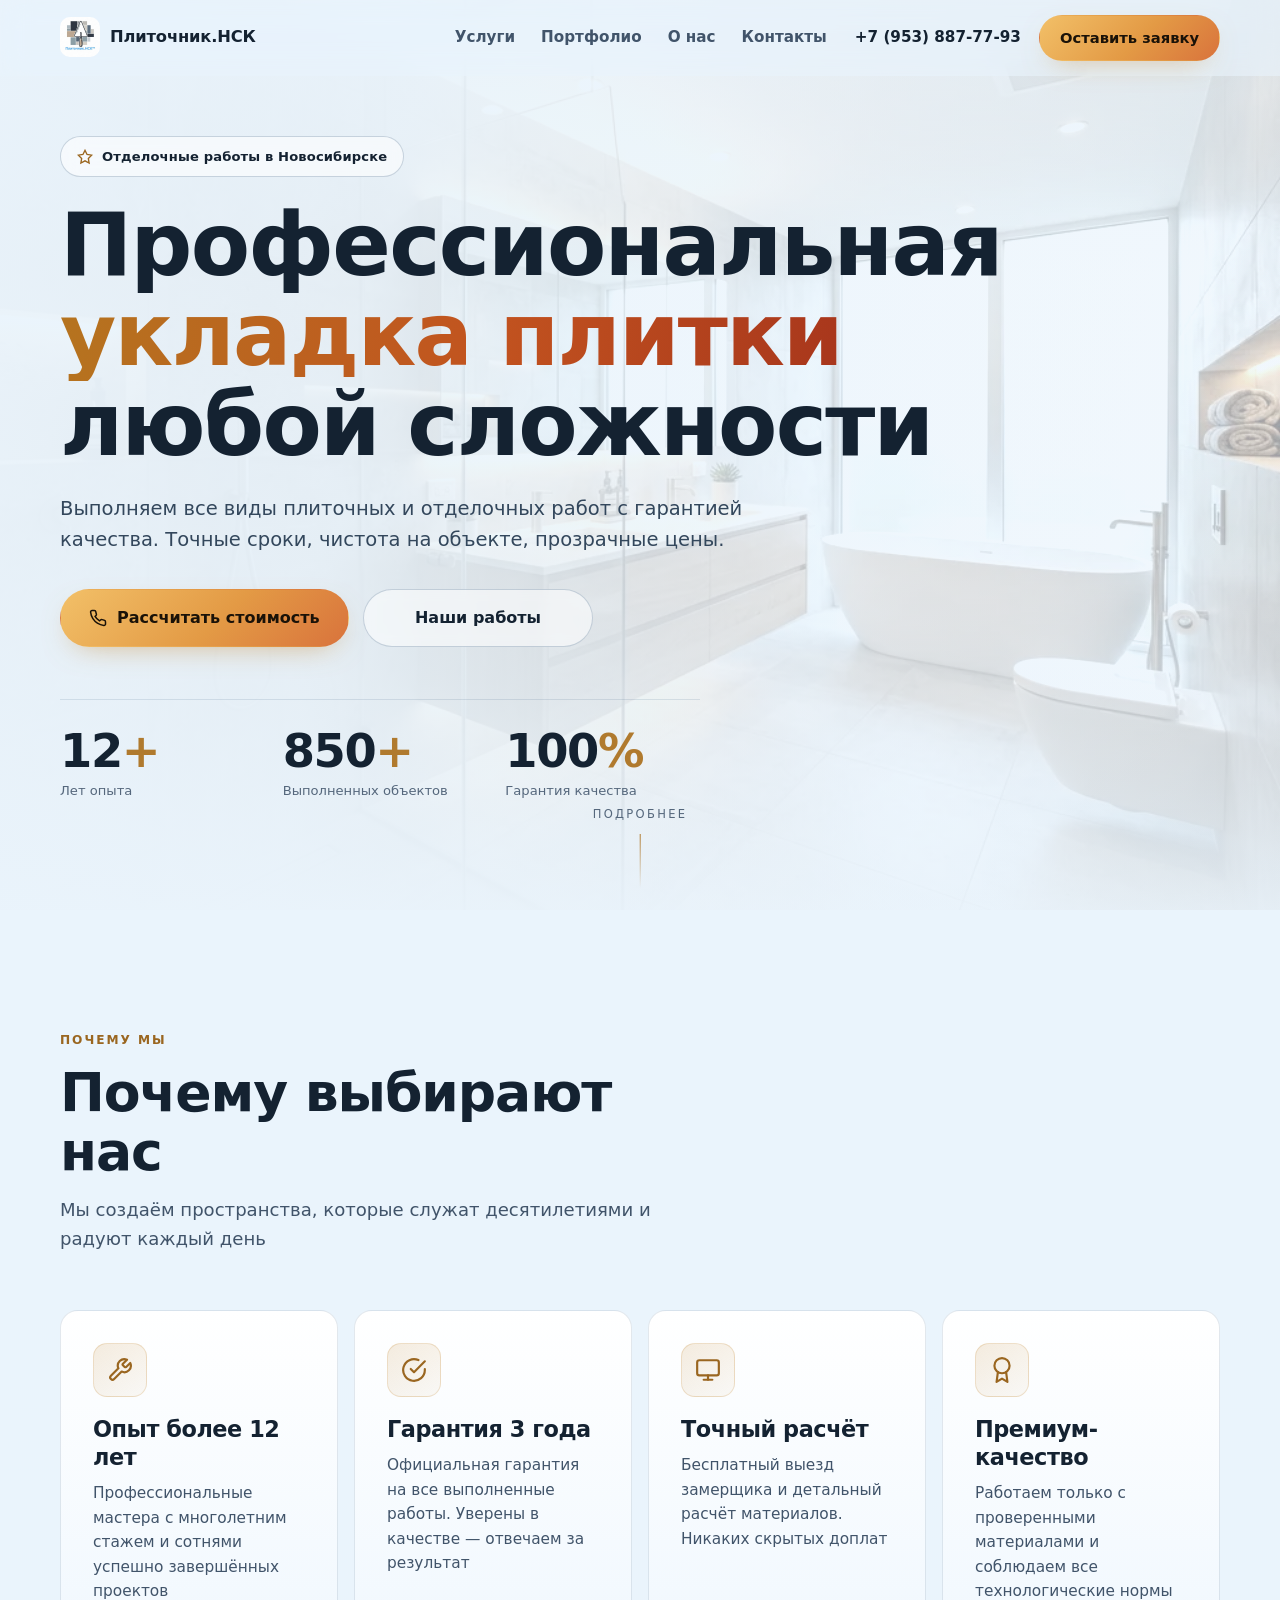
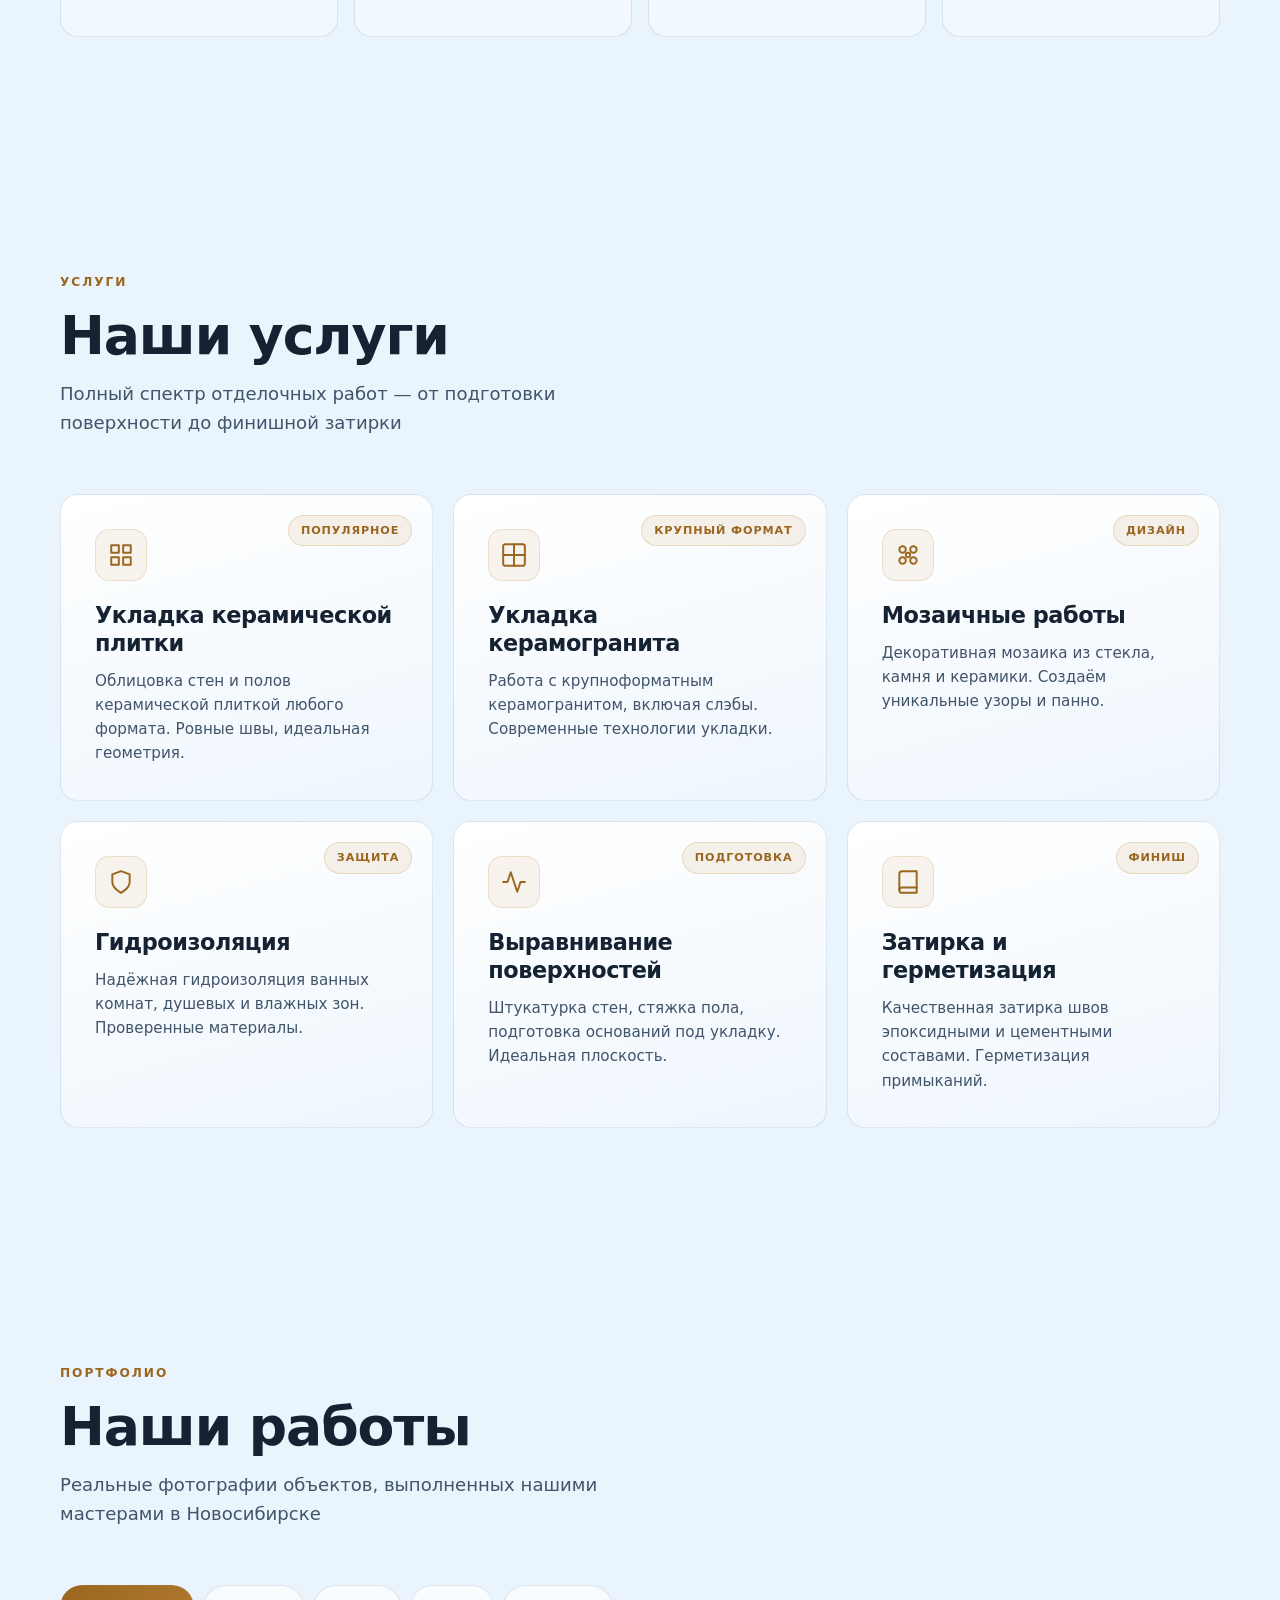
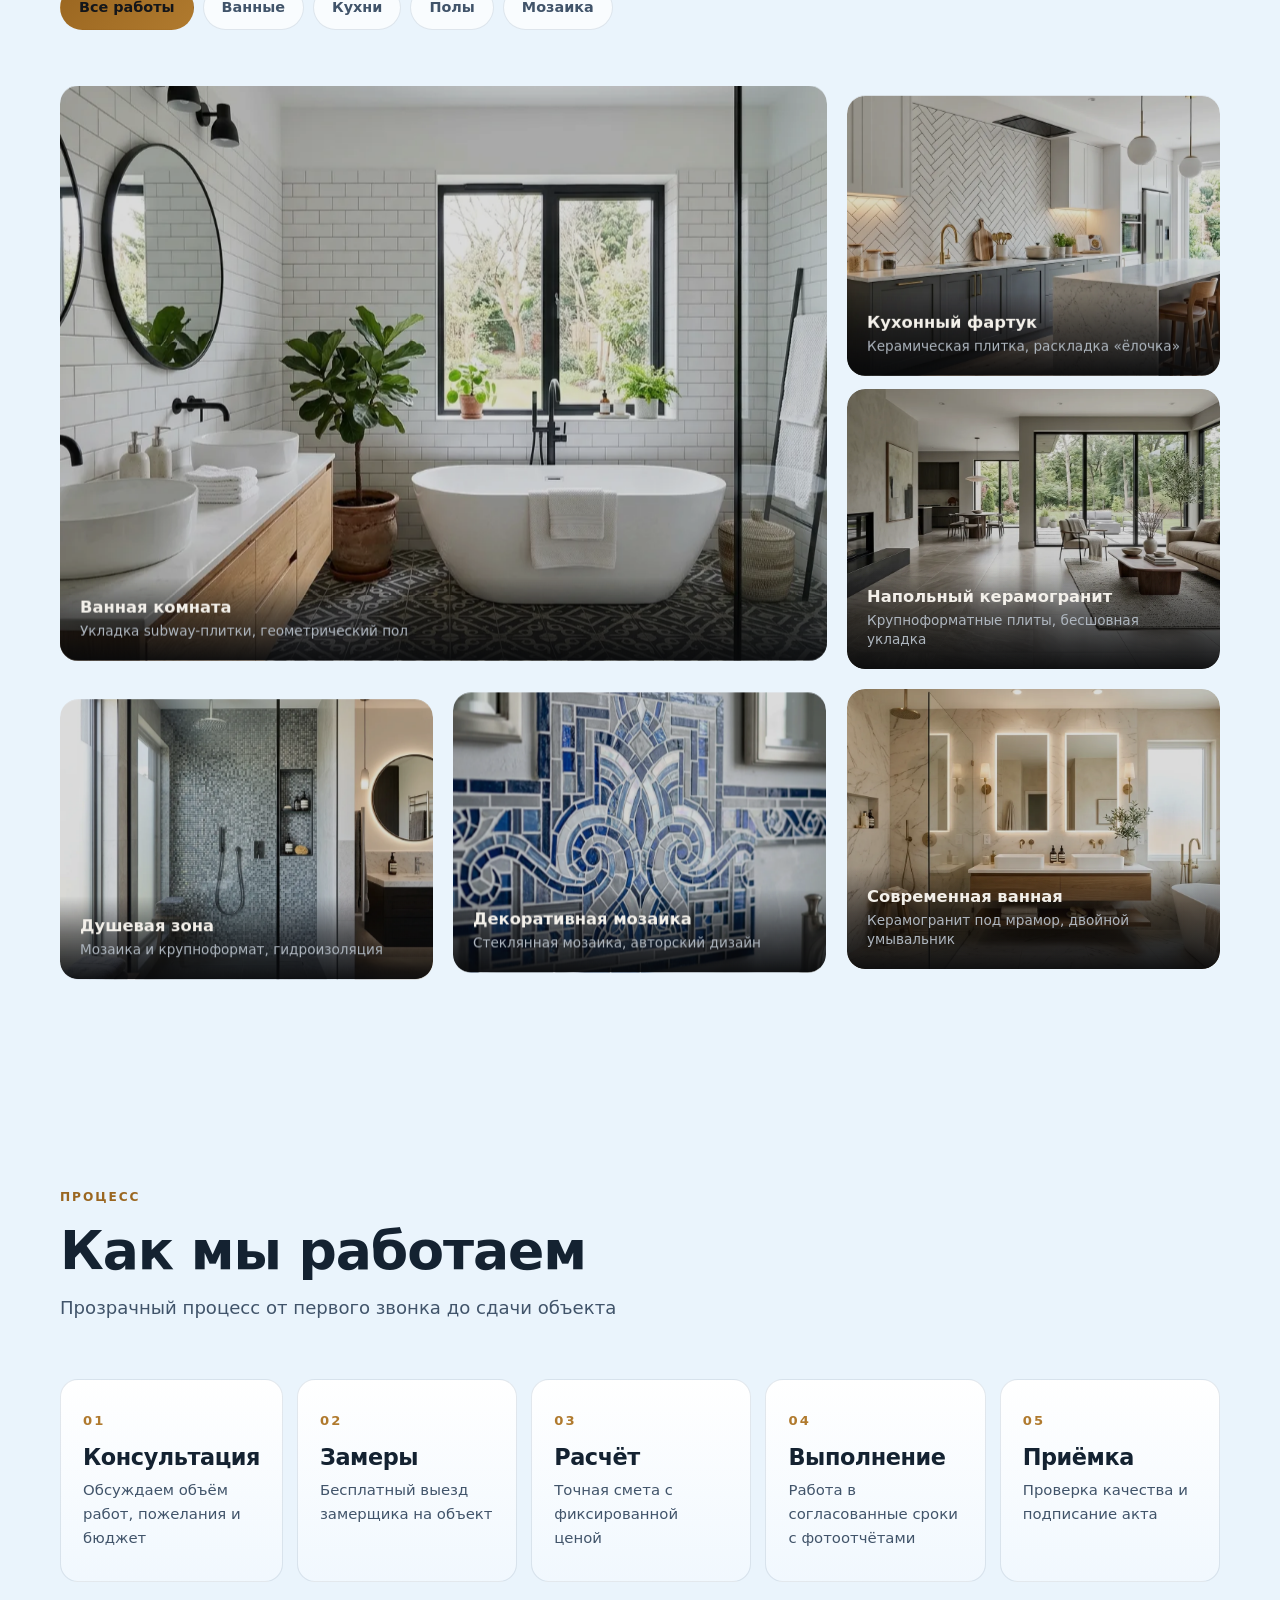
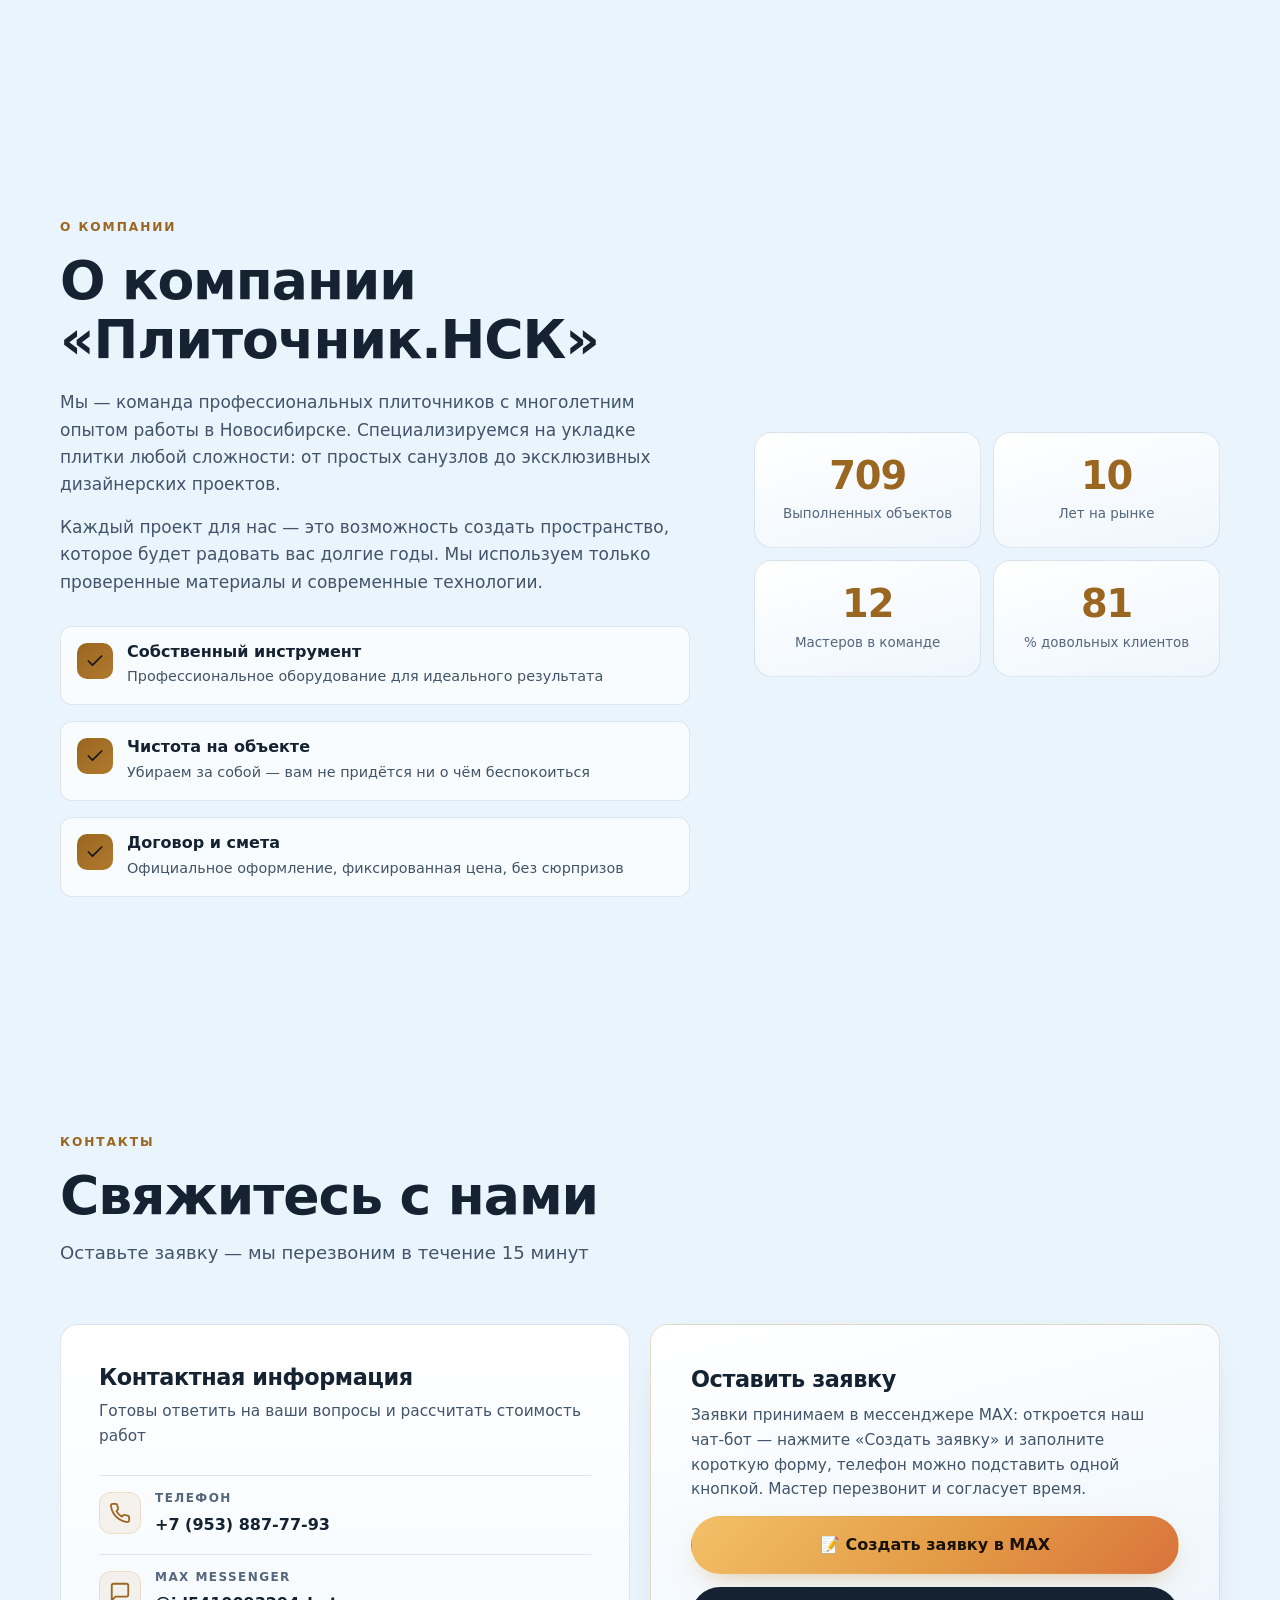
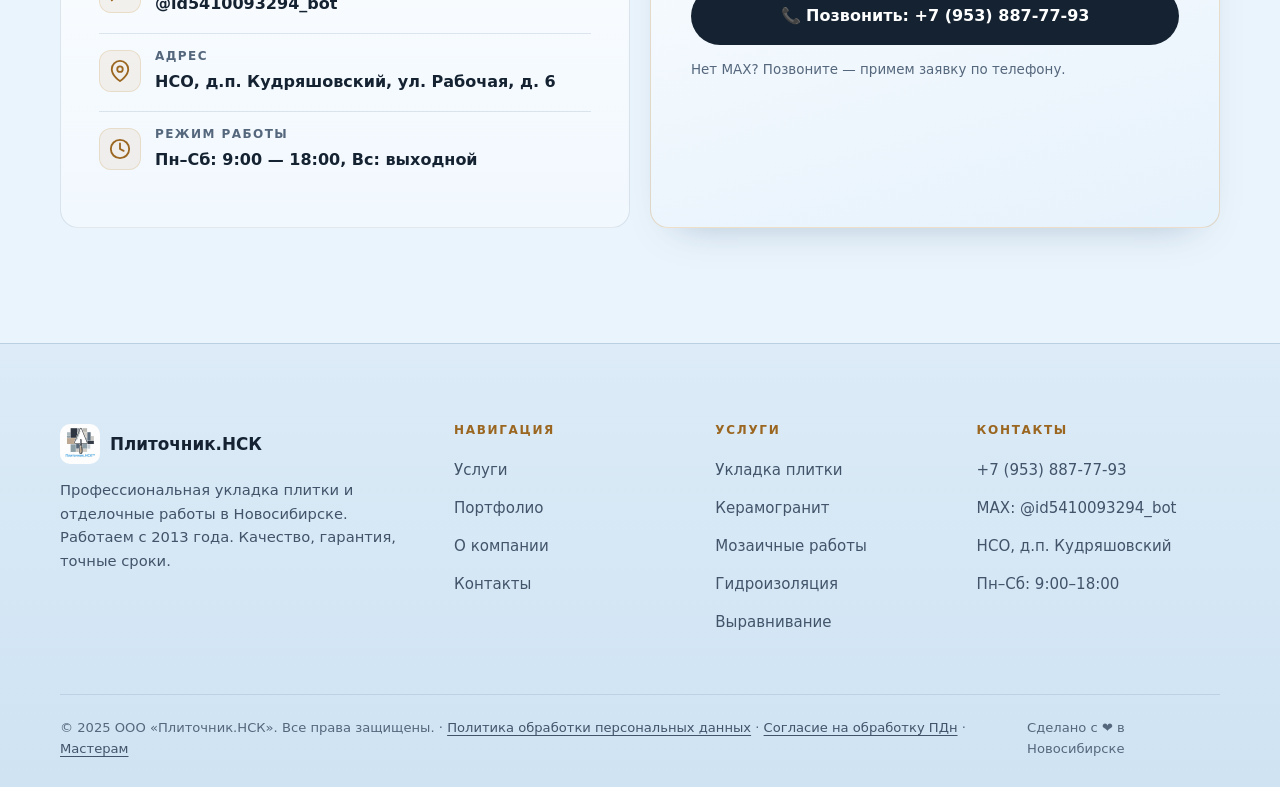
==== commit 4d4bdf55: "Cache-bust style.css/script.js after redesign (30-day browser cache) Co-Authored-By: Claude Opus 5.5" ====
--- a/index.html
+++ b/index.html
@@ -44,7 +44,7 @@
   }
   </script>
   <title>Плиточник.НСК — Профессиональная укладка плитки в Новосибирске</title>
-  <link rel="stylesheet" href="style.css">
+  <link rel="stylesheet" href="style.css?v=20261023">
   <link rel="icon" type="image/x-icon" href="assets/logo.jpg">
   <link rel="preload" as="image" href="assets/hero-bg.webp" fetchpriority="high">
 </head>
@@ -549,6 +549,6 @@
     </div>
   </footer>
 
-  <script src="script.js" defer></script>
+  <script src="script.js?v=20261023" defer></script>
 </body>
 </html>
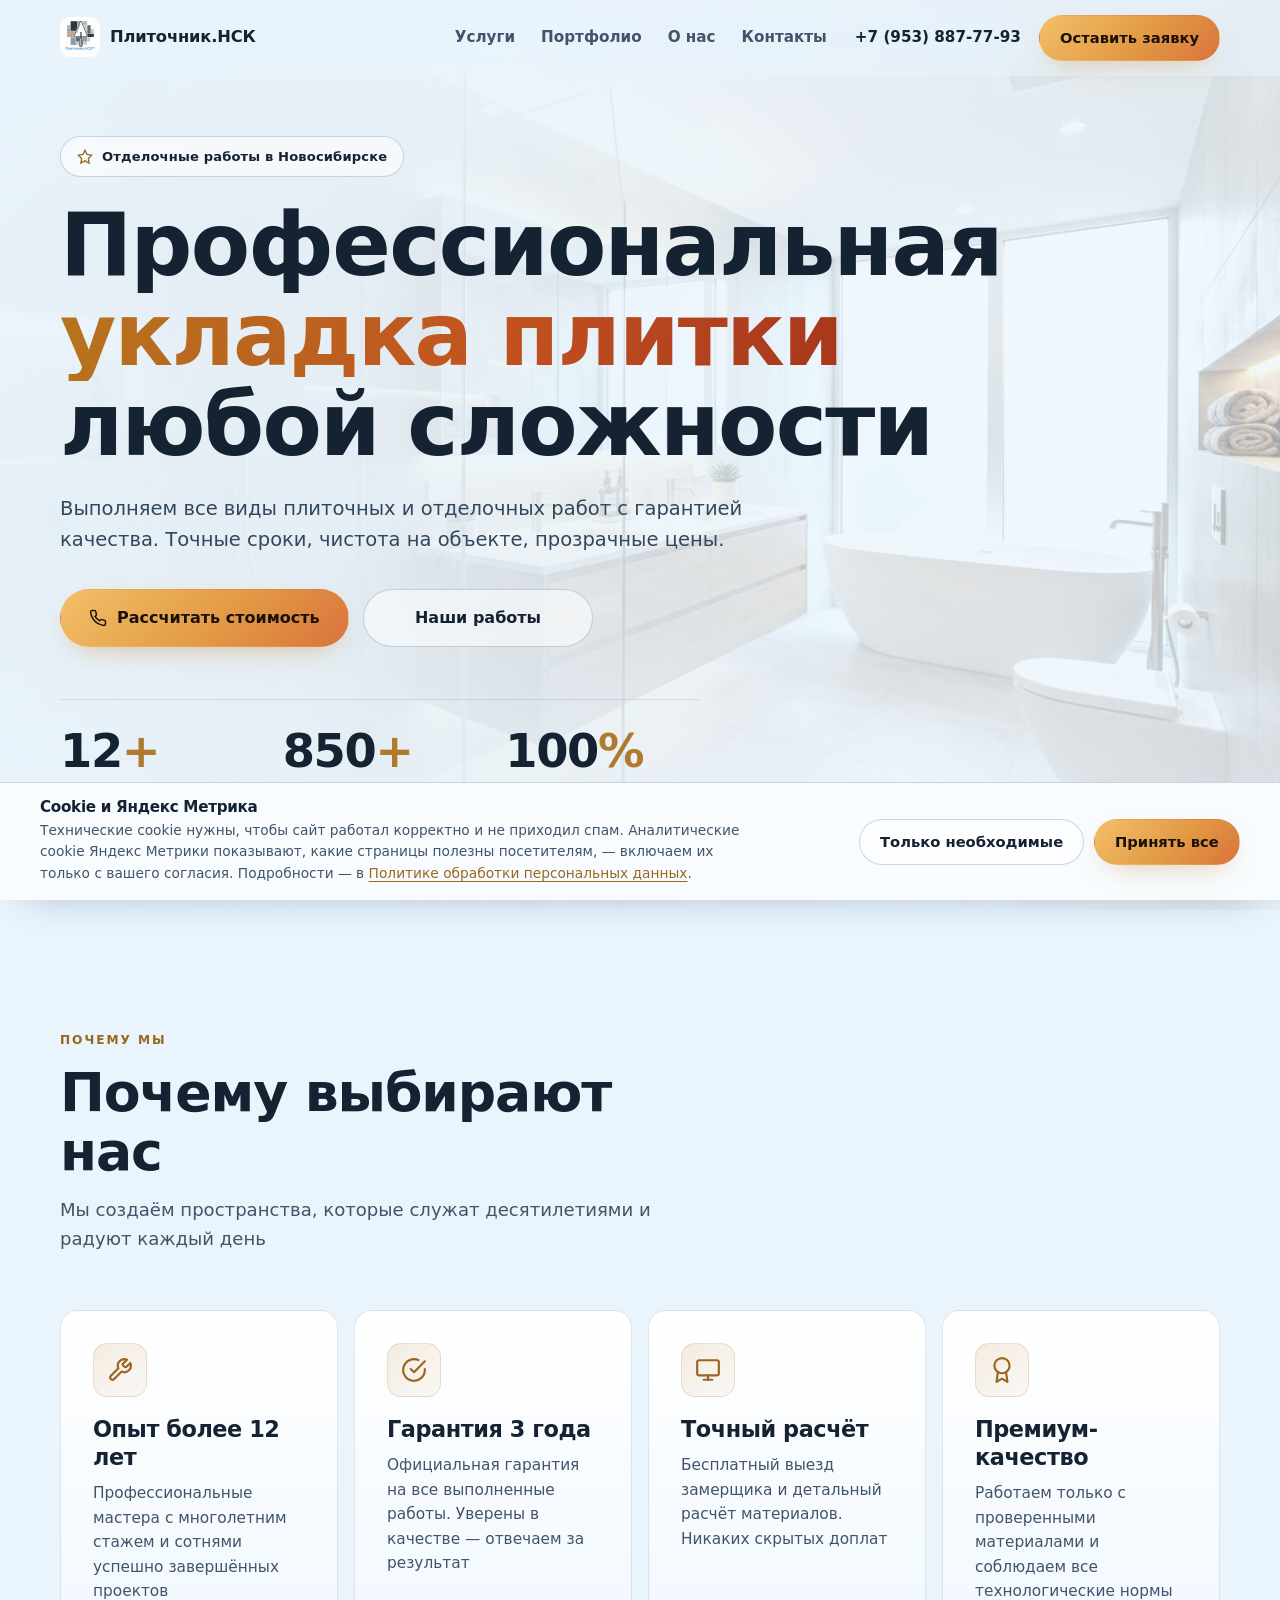
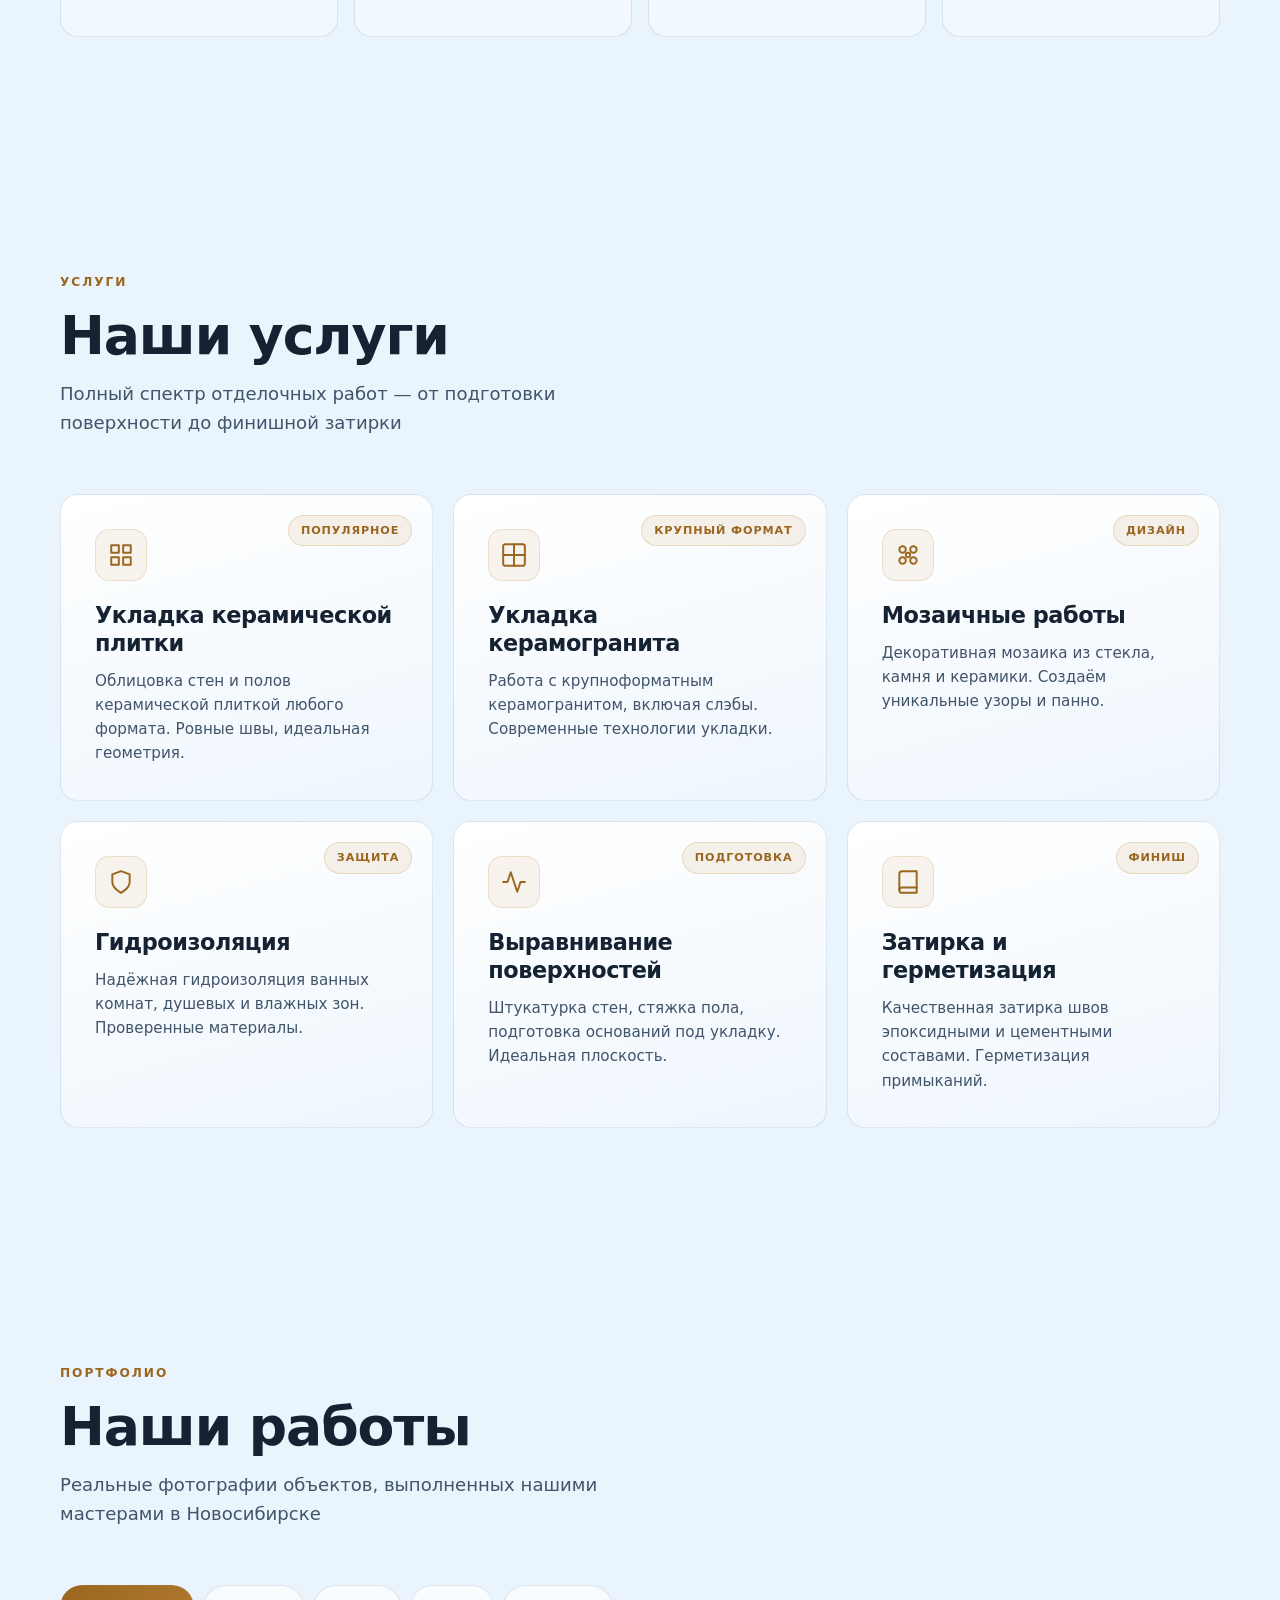
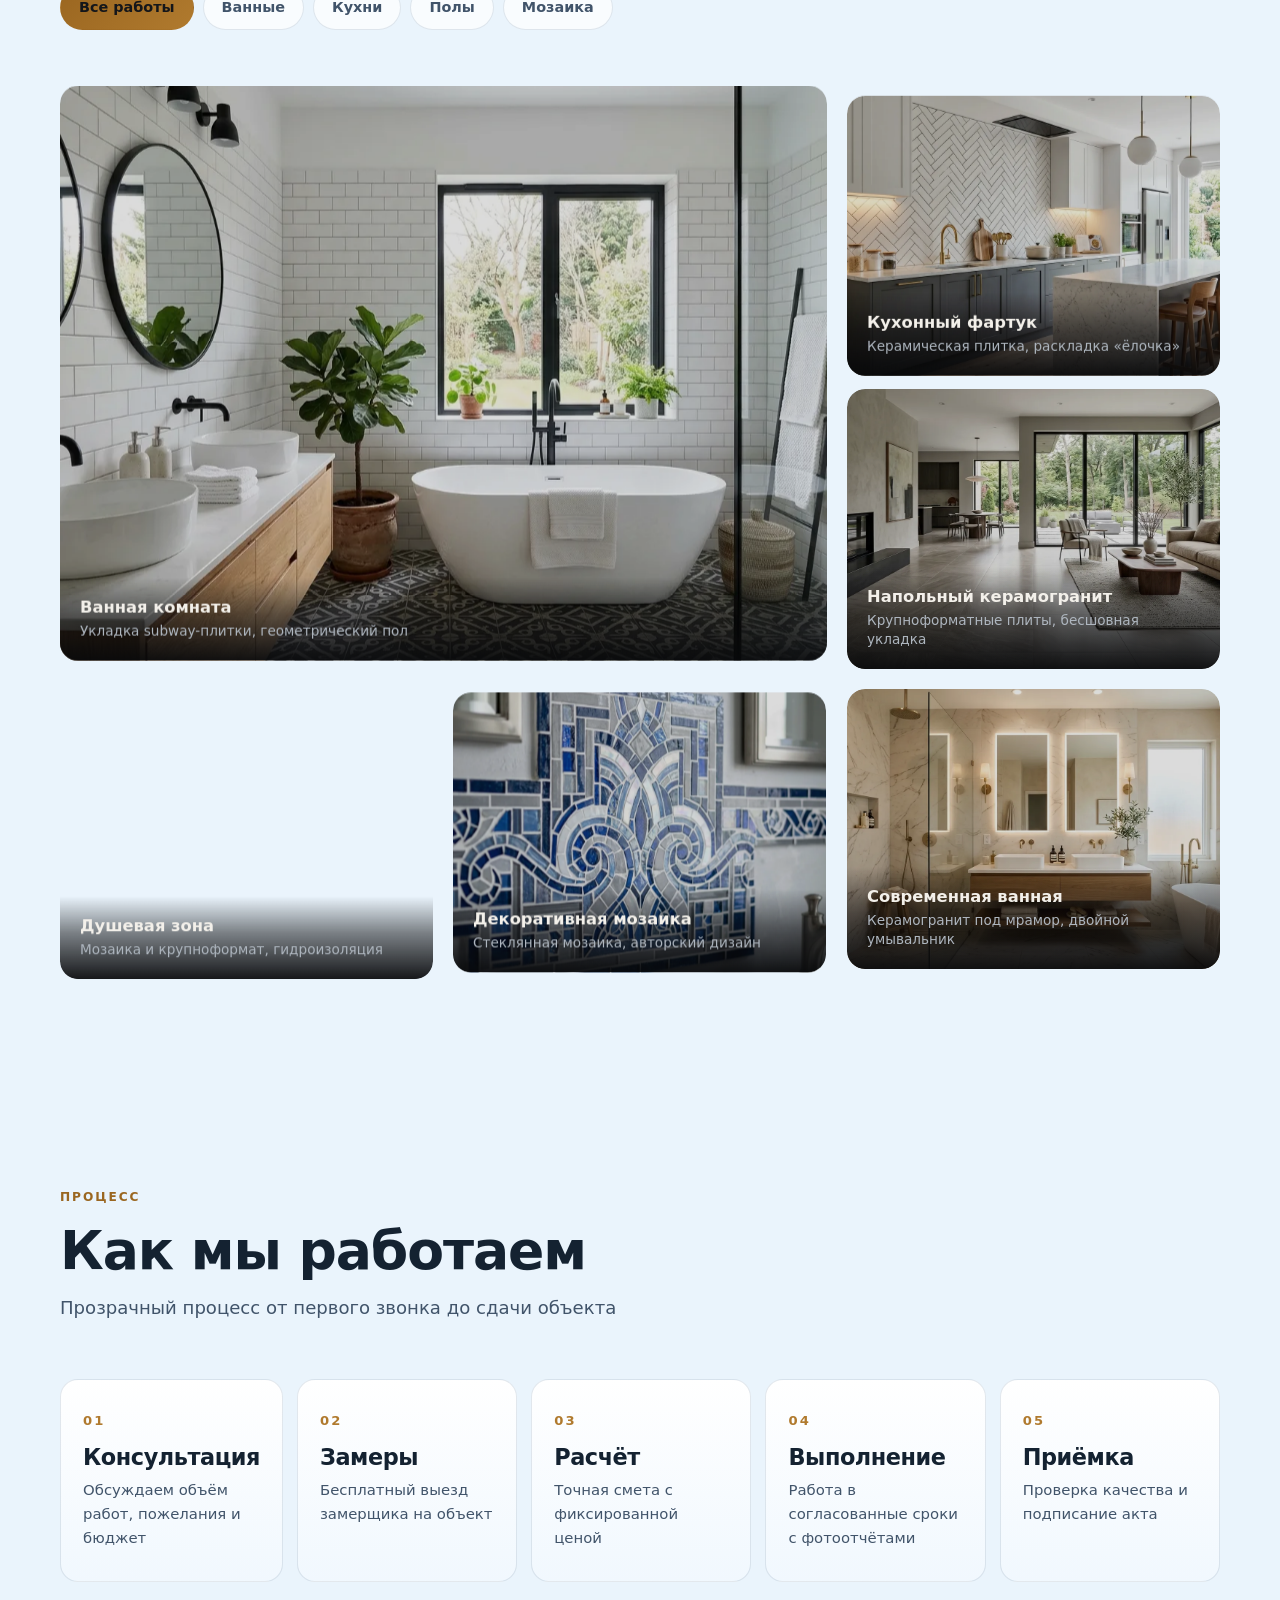
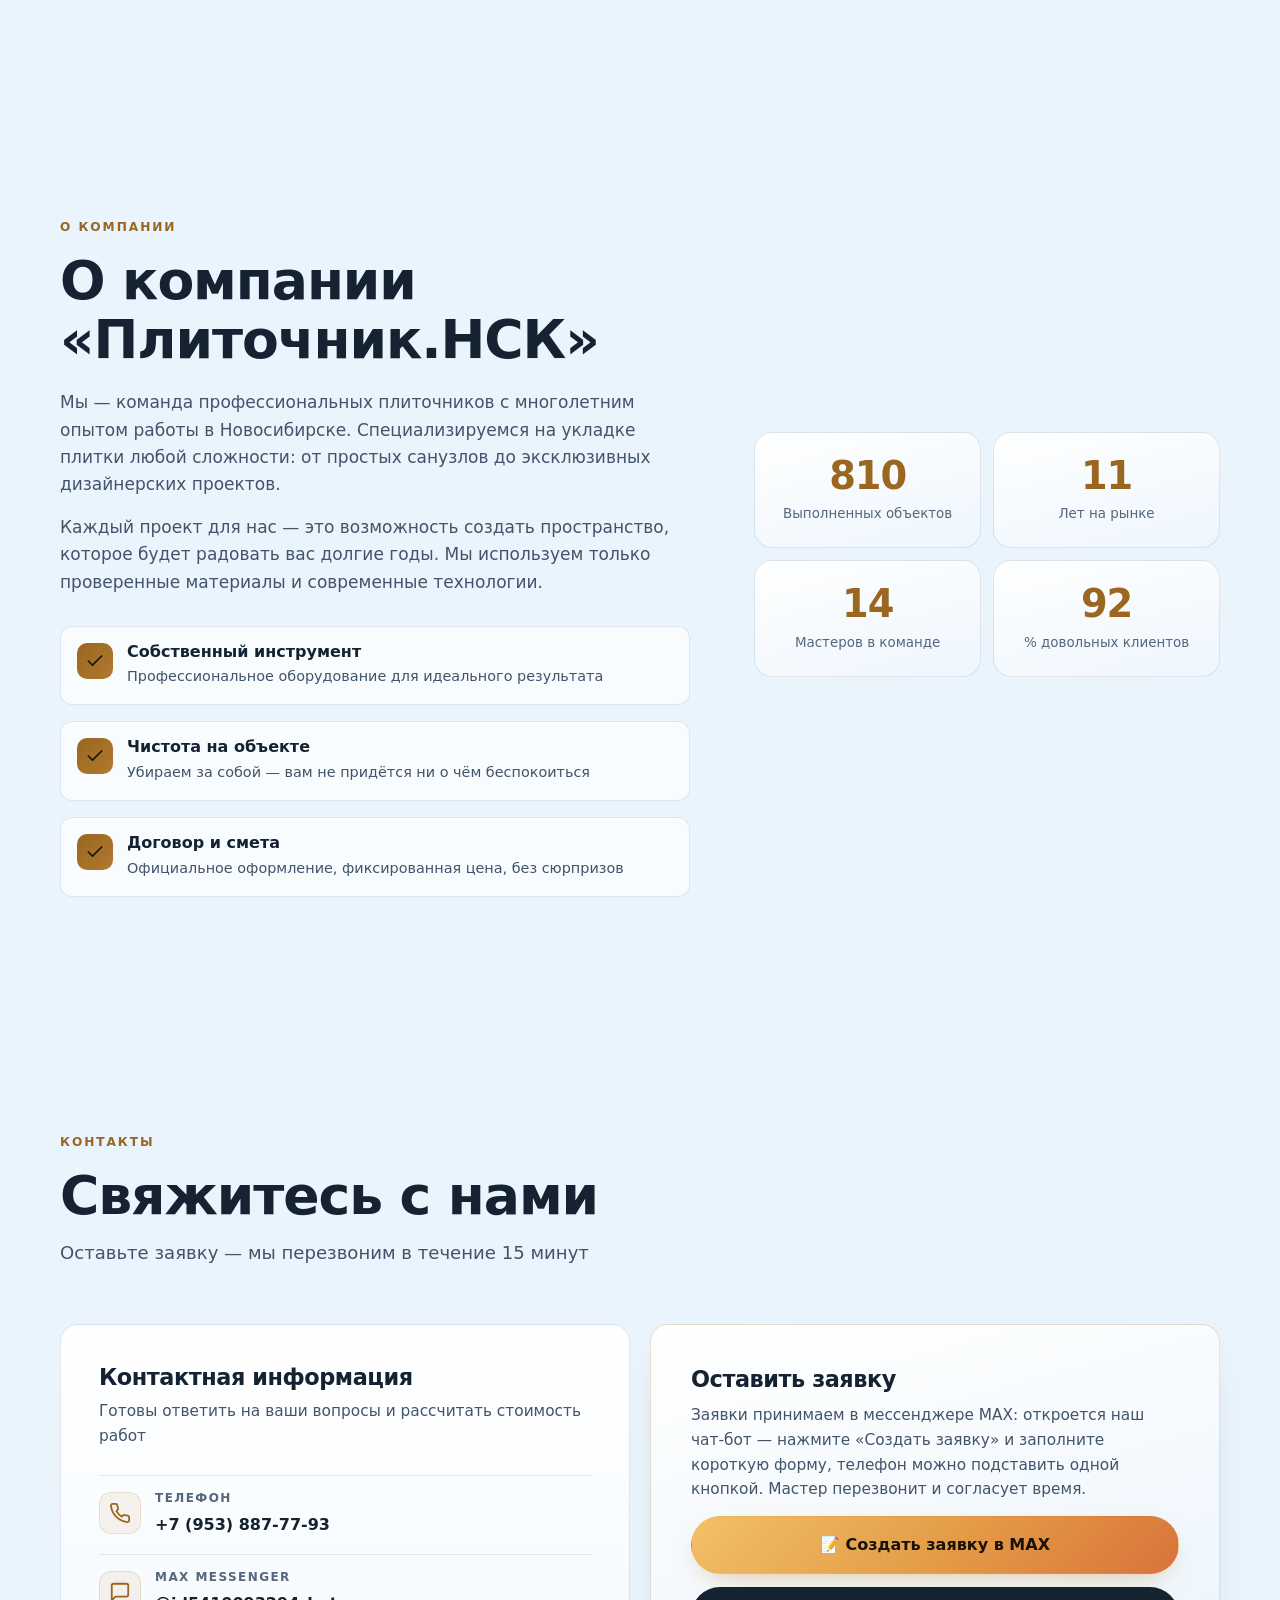
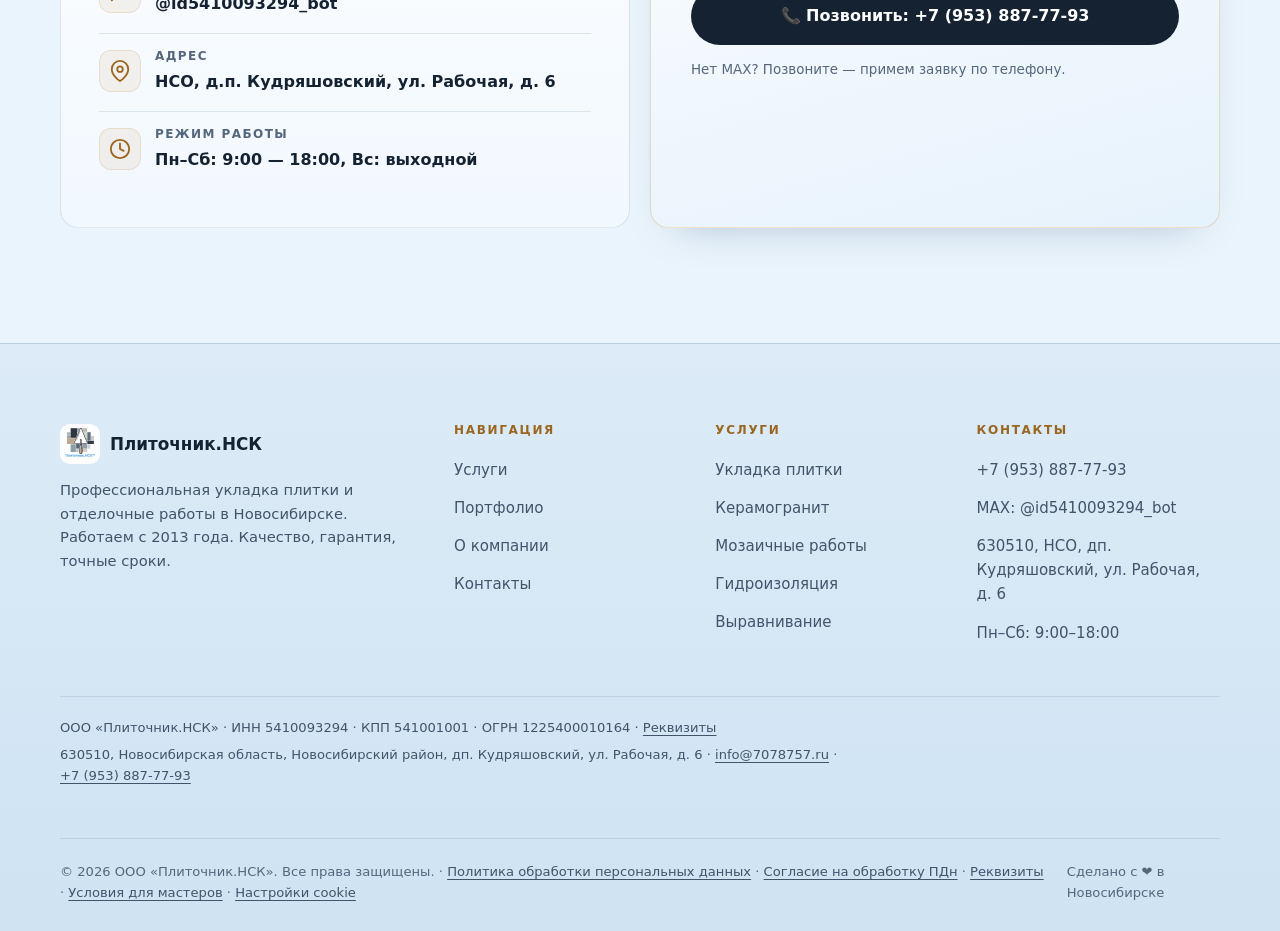
==== commit a3f0036b: "Юр. обвязка (19.11.2026): реквизиты отдельной страницей, cookie-баннер, актуализация политики - нова" ====
--- a/index.html
+++ b/index.html
@@ -44,7 +44,7 @@
   }
   </script>
   <title>Плиточник.НСК — Профессиональная укладка плитки в Новосибирске</title>
-  <link rel="stylesheet" href="style.css?v=20261023">
+  <link rel="stylesheet" href="style.css?v=20261119">
   <link rel="icon" type="image/x-icon" href="assets/logo.jpg">
   <link rel="preload" as="image" href="assets/hero-bg.webp" fetchpriority="high">
 </head>
@@ -537,18 +537,37 @@
           <h4>Контакты</h4>
           <a href="tel:+79538877793">+7 (953) 887-77-93</a>
           <a href="https://max.ru/id5410093294_bot" target="_blank" rel="noopener">MAX: @id5410093294_bot</a>
-          <a href="#contact">НСО, д.п. Кудряшовский</a>
+          <a href="#contact">630510, НСО, дп. Кудряшовский, ул. Рабочая, д. 6</a>
           <a href="#contact">Пн–Сб: 9:00–18:00</a>
         </div>
       </div>
 
+      <div class="footer-legal">
+        <p>ООО «Плиточник.НСК» · ИНН 5410093294 · КПП 541001001 · ОГРН 1225400010164 · <a href="requisites.html">Реквизиты</a></p>
+        <p>630510, Новосибирская область, Новосибирский район, дп. Кудряшовский, ул. Рабочая, д. 6 · <a href="mailto:info@7078757.ru">info@7078757.ru</a> · <a href="tel:+79538877793">+7 (953) 887-77-93</a></p>
+      </div>
+
       <div class="footer-bottom">
-        <span>&copy; 2025 ООО «Плиточник.НСК». Все права защищены. · <a href="privacy.html">Политика обработки персональных данных</a> · <a href="consent.html">Согласие на обработку ПДн</a> · <a href="masters-terms.html">Мастерам</a></span>
+        <span>&copy; 2026 ООО «Плиточник.НСК». Все права защищены. · <a href="privacy.html">Политика обработки персональных данных</a> · <a href="consent.html">Согласие на обработку ПДн</a> · <a href="requisites.html">Реквизиты</a> · <a href="masters-terms.html">Условия для мастеров</a> · <a href="#" id="cookie-settings">Настройки cookie</a></span>
         <span>Сделано с ❤️ в Новосибирске</span>
       </div>
     </div>
   </footer>
 
-  <script src="script.js?v=20261023" defer></script>
+  <script src="script.js?v=20261119" defer></script>
+
+  <!-- ===== COOKIE-БАННЕР (согласие на аналитические cookie) ===== -->
+  <div id="cookie-banner" class="cookie-banner" role="dialog" aria-labelledby="cookie-banner-title" hidden>
+    <div class="cookie-banner__inner">
+      <div class="cookie-banner__text">
+        <h2 id="cookie-banner-title">Cookie и Яндекс Метрика</h2>
+        <p>Технические cookie нужны, чтобы сайт работал корректно и не приходил спам. Аналитические cookie Яндекс Метрики показывают, какие страницы полезны посетителям, — включаем их только с вашего согласия. Подробности — в <a href="privacy.html">Политике обработки персональных данных</a>.</p>
+      </div>
+      <div class="cookie-banner__actions">
+        <button type="button" class="btn btn-outline btn-sm" id="cookie-essential">Только необходимые</button>
+        <button type="button" class="btn btn-primary btn-sm" id="cookie-accept">Принять все</button>
+      </div>
+    </div>
+  </div>
 </body>
 </html>
--- a/style.css
+++ b/style.css
@@ -584,6 +584,42 @@
 }
 .footer-bottom a{color:var(--c-muted);text-decoration:underline;text-underline-offset:3px}
 .footer-bottom a:hover{color:var(--c-brass-lt)}
+
+/* ---------- FOOTER: РЕКВИЗИТЫ ОПЕРАТОРА (152-ФЗ, ст. 5 ФЗ «О рекламе») ---------- */
+.footer-legal{
+  margin-top:clamp(28px,4vw,44px);padding-top:20px;
+  border-top:1px solid var(--c-line);
+  display:flex;flex-direction:column;gap:6px;
+  font-size:.82rem;color:var(--c-dim);
+}
+.footer-legal p{margin:0;max-width:96ch}
+.footer-legal a{color:var(--c-muted);text-decoration:underline;text-underline-offset:3px}
+.footer-legal a:hover{color:var(--c-brass-lt)}
+
+/* ---------- COOKIE-БАННЕР ---------- */
+.cookie-banner{
+  position:fixed;left:0;right:0;bottom:0;z-index:120;
+  padding:16px var(--pad) calc(16px + env(safe-area-inset-bottom));
+  background:var(--c-surface);
+  border-top:1px solid var(--c-line-strong);
+  box-shadow:var(--shadow-md);
+}
+.cookie-banner[hidden]{display:none}
+.cookie-banner__inner{
+  width:100%;max-width:var(--container);margin-inline:auto;
+  display:flex;align-items:center;justify-content:space-between;gap:18px;flex-wrap:wrap;
+}
+.cookie-banner__text{flex:1 1 420px;min-width:0}
+.cookie-banner__text h2{
+  font-size:.95rem;font-weight:700;margin-bottom:4px;color:var(--c-text);
+}
+.cookie-banner__text p{font-size:.86rem;color:var(--c-muted);line-height:1.55;max-width:80ch}
+.cookie-banner__text a{color:var(--c-brass-lt);text-decoration:underline;text-underline-offset:3px}
+.cookie-banner__actions{display:flex;gap:10px;flex-wrap:wrap;flex:0 0 auto}
+@media (max-width:640px){
+  .cookie-banner__inner{flex-direction:column;align-items:stretch}
+  .cookie-banner__actions .btn{flex:1 1 auto}
+}
 
 /* ---------- REVEAL ---------- */
 .reveal{
